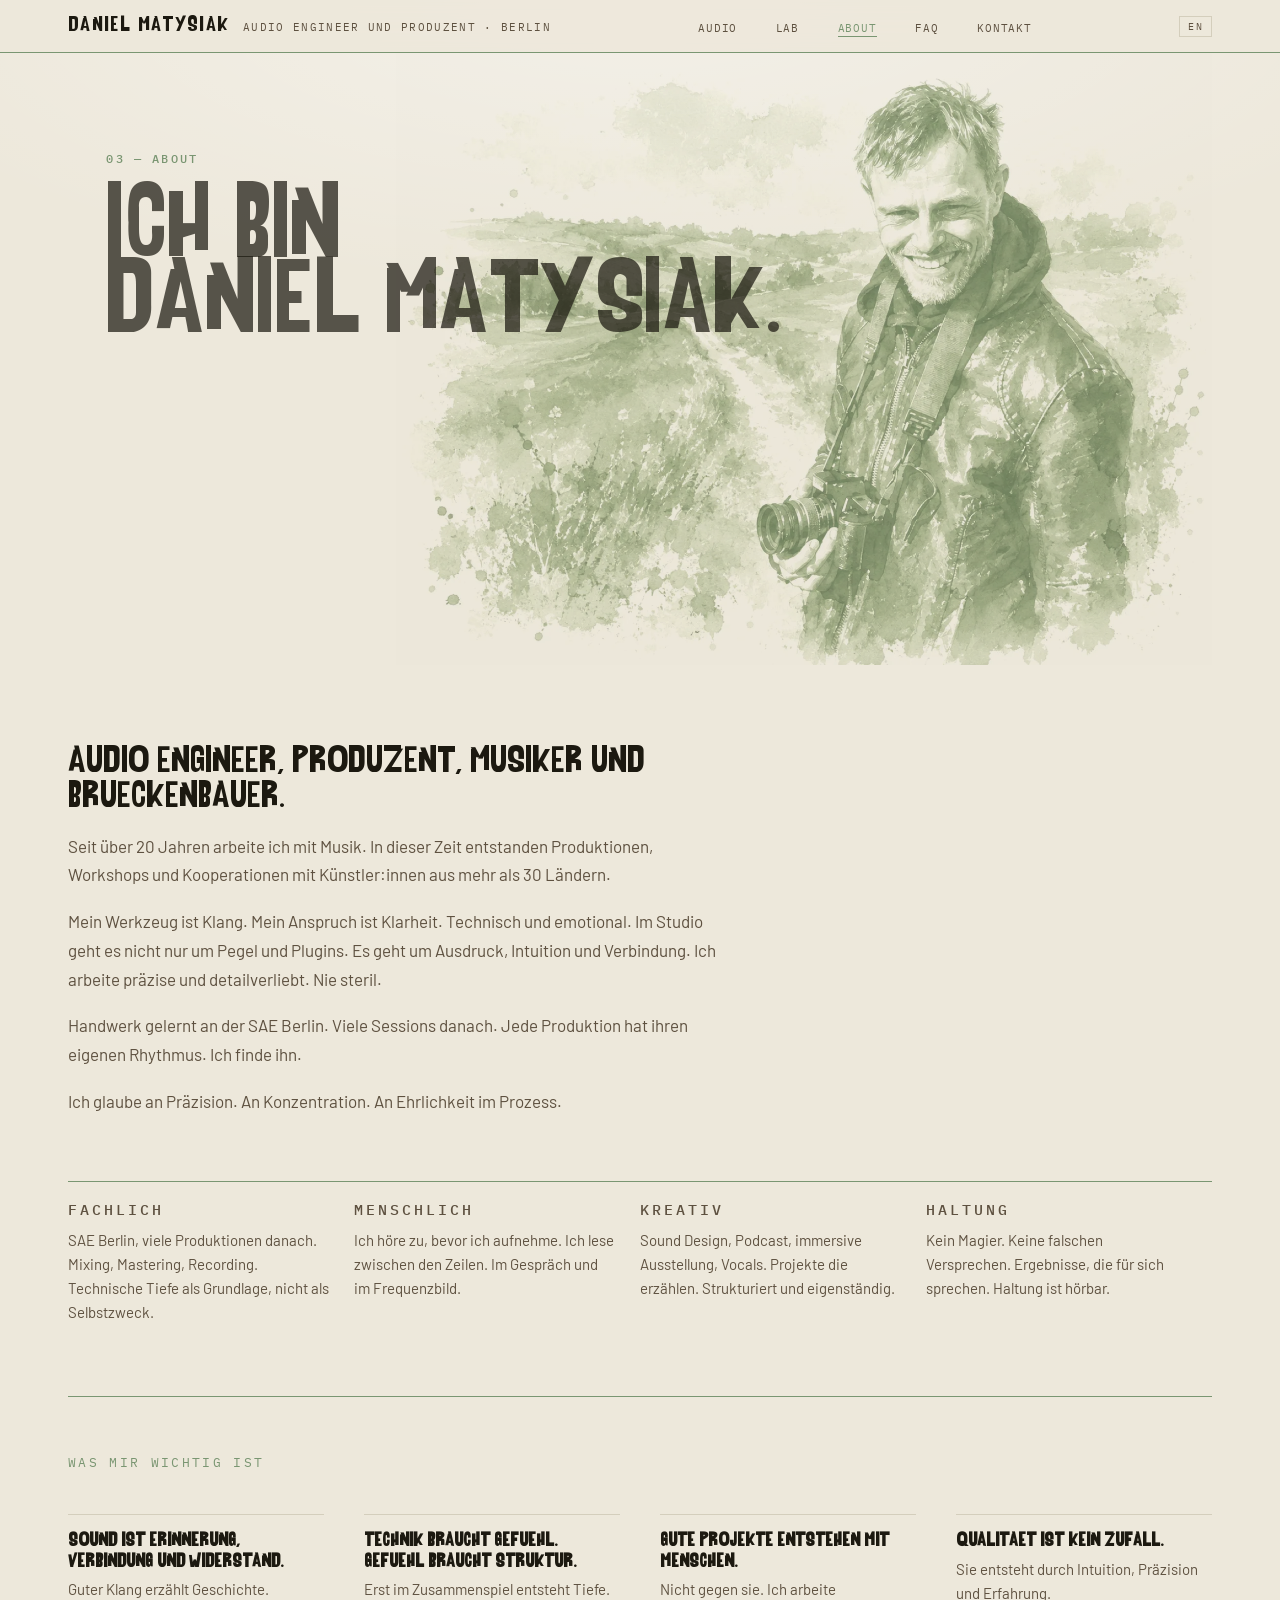
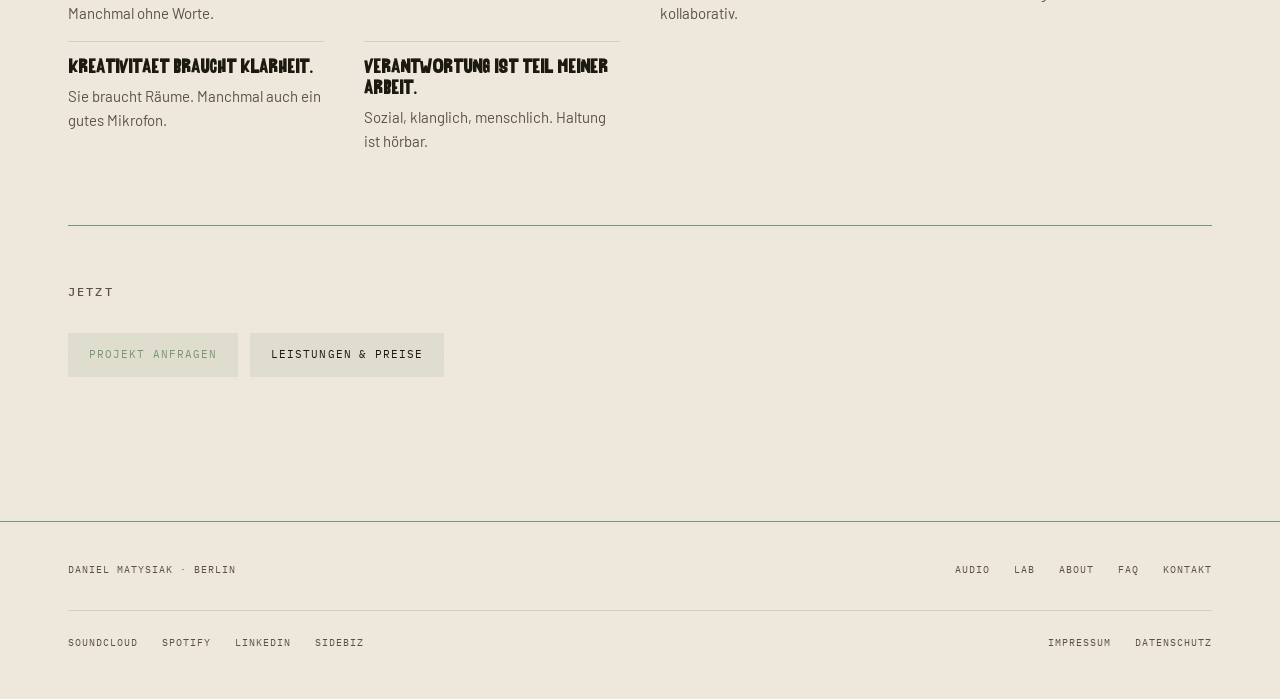
==== about.html @ ee64da7d "fix: Side BiZ → SideBiZ (ein Wort) auf allen Seiten Co-Authored-By: Claude Sonnet 4.6 <noreply@anthr" ====
<!DOCTYPE html>
<html lang="de">
<head>
  <meta charset="UTF-8">
  <meta name="viewport" content="width=device-width, initial-scale=1.0">
  <title>Daniel Matysiak – Audio Engineer & Produzent Berlin</title>
  <meta name="description" content="Daniel Matysiak – Audio Engineer, Produzent und Klangkurator aus Berlin. SAE-ausgebildet. Über 20 Länder. Studio und Vor-Ort.">
  <meta name="robots" content="index, follow">
  <link rel="canonical" href="https://danielmatysiak.de/about.html">
  <meta property="og:type" content="profile">
  <meta property="og:site_name" content="Daniel Matysiak">
  <meta property="og:title" content="Daniel Matysiak – Audio Engineer & Produzent Berlin">
  <meta property="og:description" content="Audio Engineer, Produzent und Klangkurator aus Berlin. SAE-ausgebildet. Über 20 Länder.">
  <meta property="og:url" content="https://danielmatysiak.de/about.html">
  <meta property="og:image" content="https://danielmatysiak.de/img/og_studio.jpg">
  <meta property="og:image:width" content="1200">
  <meta property="og:image:height" content="630">
  <meta property="og:locale" content="de_DE">
  <meta name="twitter:card" content="summary_large_image">
  <meta name="twitter:image" content="https://danielmatysiak.de/img/og_studio.jpg">
  <meta name="twitter:title" content="Daniel Matysiak – Audio Engineer & Produzent Berlin">
  <meta name="twitter:description" content="Audio Engineer, Produzent und Klangkurator aus Berlin. SAE-ausgebildet. Über 20 Länder.">
  <script type="application/ld+json">{"@context":"https://schema.org","@type":"Person","name":"Daniel Matysiak","jobTitle":"Audio Engineer","description":"Audio Engineer, Produzent und Klangkurator aus Berlin.","url":"https://danielmatysiak.de/about.html","address":{"@type":"PostalAddress","addressLocality":"Berlin","addressCountry":"DE"},"alumniOf":{"@type":"EducationalOrganization","name":"SAE Berlin"},"email":"dmatysiak030@gmail.com","sameAs":["https://soundcloud.com/daniel-matysiak","https://open.spotify.com/artist/4DrfQyzufCqDIMgRiKM5IV","https://www.linkedin.com/in/daniel-matysiak-9b5b524a/"]}</script>
  <link rel="preconnect" href="https://fonts.googleapis.com">
  <link rel="preconnect" href="https://fonts.gstatic.com" crossorigin>
  <link href="https://fonts.googleapis.com/css2?family=Boogaloo&family=Barlow:wght@400;500&family=IBM+Plex+Mono&display=swap" rel="stylesheet">
  <link rel="icon" type="image/png" href="favicon_studio_32.png">
  <link rel="icon" type="image/png" sizes="512x512" href="favicon_studio_512.png">
  <link rel="apple-touch-icon" href="favicon_studio_512.png">
  <link rel="stylesheet" href="styles.css">
</head>
<body class="page-about">

  <nav class="site-nav">
    <div class="nav-inner">
      <div class="nav-brand-wrap">
        <a href="index.html" class="nav-brand">Daniel Matysiak</a>
        <span class="nav-claim">Audio Engineer und Produzent · Berlin</span>
      </div>
      <button class="nav-toggle" id="nav-toggle" aria-label="Menü">
        <span></span><span></span><span></span>
      </button>
      <ul class="nav-links" id="nav-links">
        <li><a href="leistungen.html">Audio</a></li>
        <li><a href="lab.html">Lab</a></li>
        <li><a href="about.html" class="active">About</a></li>
        <li><a href="faq.html">FAQ</a></li>
        <li><a href="kontakt.html">Kontakt</a></li>
      </ul>
      <button class="lang-btn" id="lang-btn">EN</button>
    </div>
  </nav>

  <main class="page">

    <section class="hero hero-deco">
      <p class="hero-kicker">03 — About</p>
      <h1 data-en="I'm<br>Daniel Matysiak.">Ich bin<br>Daniel Matysiak.</h1>
      <img class="hero-deco-img hero-deco-full" src="img/about_hero.webp" alt="" aria-hidden="true">
    </section>

    <section class="section">
      <div class="about-grid">
        <div>
          <div class="stance-block">
            <p data-en="Audio engineer, producer, musician and bridge-builder.">Audio Engineer, Produzent, Musiker und Brueckenbauer.</p>
            <p data-en="Over 20 years working with sound. Productions, workshops and collaborations with artists from more than 30 countries.">Seit über 20 Jahren arbeite ich mit Musik. In dieser Zeit entstanden Produktionen, Workshops und Kooperationen mit Künstler:innen aus mehr als 30 Ländern.</p>
            <p data-en="My tool is sound. My standard is clarity. Technical and emotional. In the studio, it's not just about levels and plugins. It's about expression, intuition, and connection.">Mein Werkzeug ist Klang. Mein Anspruch ist Klarheit. Technisch und emotional. Im Studio geht es nicht nur um Pegel und Plugins. Es geht um Ausdruck, Intuition und Verbindung. Ich arbeite präzise und detailverliebt. Nie steril.</p>
            <p data-en="Craft learned at SAE Berlin. Many sessions since. Every production has its own rhythm. I find it.">Handwerk gelernt an der SAE Berlin. Viele Sessions danach. Jede Produktion hat ihren eigenen Rhythmus. Ich finde ihn.</p>
            <p data-en="I believe in precision. In focus. In honesty throughout the process.">Ich glaube an Präzision. An Konzentration. An Ehrlichkeit im Prozess.</p>
          </div>
        </div>
      </div>

      <div class="pillars" style="margin-top:3rem;">
        <div class="pillar">
          <p class="pillar-label" data-en="Professional">Fachlich</p>
          <p data-en="SAE Berlin, many productions since. Mixing, mastering, recording. Technical depth as a foundation, not as an end in itself.">SAE Berlin, viele Produktionen danach. Mixing, Mastering, Recording. Technische Tiefe als Grundlage, nicht als Selbstzweck.</p>
        </div>
        <div class="pillar">
          <p class="pillar-label" data-en="Human">Menschlich</p>
          <p data-en="I listen before I record. I read between the lines — in conversation and in the frequency spectrum.">Ich höre zu, bevor ich aufnehme. Ich lese zwischen den Zeilen. Im Gespräch und im Frequenzbild.</p>
        </div>
        <div class="pillar">
          <p class="pillar-label" data-en="Creative">Kreativ</p>
          <p data-en="Sound design, podcast, immersive exhibition, vocals. Projects that tell stories. Structured and self-directed.">Sound Design, Podcast, immersive Ausstellung, Vocals. Projekte die erzählen. Strukturiert und eigenständig.</p>
        </div>
        <div class="pillar">
          <p class="pillar-label" data-en="Stance">Haltung</p>
          <p data-en="No guru. No empty promises. Results that speak for themselves. Stance is audible.">Kein Magier. Keine falschen Versprechen. Ergebnisse, die für sich sprechen. Haltung ist hörbar.</p>
        </div>
      </div>
    </section>

    <section class="section">
      <p class="eyebrow" data-en="What matters to me">Was mir wichtig ist</p>
      <div class="values-grid">
        <div class="value-item">
          <h4 data-en="Sound is memory, connection, and resistance.">Sound ist Erinnerung, Verbindung und Widerstand.</h4>
          <p data-en="Good sound tells stories. Sometimes without words.">Guter Klang erzählt Geschichte. Manchmal ohne Worte.</p>
        </div>
        <div class="value-item">
          <h4 data-en="Technique needs feeling. Feeling needs structure.">Technik braucht Gefuehl. Gefuehl braucht Struktur.</h4>
          <p data-en="Depth only emerges in the interplay of both.">Erst im Zusammenspiel entsteht Tiefe.</p>
        </div>
        <div class="value-item">
          <h4 data-en="Good projects are made with people.">Gute Projekte entstehen mit Menschen.</h4>
          <p data-en="Not against them. I work collaboratively.">Nicht gegen sie. Ich arbeite kollaborativ.</p>
        </div>
        <div class="value-item">
          <h4 data-en="Quality is no accident.">Qualitaet ist kein Zufall.</h4>
          <p data-en="It comes from intuition, precision, and experience.">Sie entsteht durch Intuition, Präzision und Erfahrung.</p>
        </div>
        <div class="value-item">
          <h4 data-en="Creativity needs clarity.">Kreativitaet braucht Klarheit.</h4>
          <p data-en="It needs space. Sometimes also a good microphone.">Sie braucht Räume. Manchmal auch ein gutes Mikrofon.</p>
        </div>
        <div class="value-item">
          <h4 data-en="Responsibility is part of my work.">Verantwortung ist Teil meiner Arbeit.</h4>
          <p data-en="Social, sonic, human. Stance is audible.">Sozial, klanglich, menschlich. Haltung ist hörbar.</p>
        </div>
      </div>
    </section>

    <section class="section">
      <p class="section-label" data-en="Now">Jetzt</p>
      <div class="cta-row">
        <a class="btn" href="kontakt.html"><span data-en="Start a project">Projekt anfragen</span></a>
        <a class="btn-ghost" href="leistungen.html"><span data-en="Services & Pricing">Leistungen &amp; Preise</span></a>
      </div>
    </section>

  </main>

  <footer>
    <div class="footer-inner">
      <div class="footer-top">
        <span>Daniel Matysiak · Berlin</span>
        <nav class="footer-nav">
          <a href="leistungen.html">Audio</a>
          <a href="lab.html">Lab</a>
          <a href="about.html">About</a>
          <a href="faq.html">FAQ</a>
          <a href="kontakt.html">Kontakt</a>
        </nav>
      </div>
      <div class="footer-bottom">
        <div class="footer-socials">
          <a href="https://soundcloud.com/daniel-matysiak" target="_blank" rel="noopener">SoundCloud</a>
          <a href="https://open.spotify.com/intl-de/artist/17CMWAOhR9dAiNUkGM2mId" target="_blank" rel="noopener">Spotify</a>
          <a href="https://www.linkedin.com/in/daniel-matysiak-9b5b524a/" target="_blank" rel="noopener">LinkedIn</a>
          <a href="https://ki.danielmatysiak.de" target="_blank" rel="noopener">SideBiZ</a>
        </div>
        <div class="footer-legal">
          <a href="kontakt.html#impressum">Impressum</a>
          <a href="kontakt.html#datenschutz">Datenschutz</a>
        </div>
      </div>
    </div>
  </footer>

  <script src="main.js"></script>

</body>
</html>
---- styles.css ----
/* ─── FONTS ───────────────────────────────────────── */
@font-face {
  font-family: "AHDN";
  src: url("ahdn.ttf") format("truetype");
  font-weight: 400;
  font-style: normal;
  font-display: swap;
}

/* ─── VARIABLES ───────────────────────────────────── */
:root {
  --bg:        #f5f0e6;
  --bg-2:      #ece7d6;
  --panel:     #e4dfc9;
  --text:      #1c1910;
  --muted:     #5e5140;
  --line:      #d4cebc;
  --accent:    #c8612a;
  --accent-h:  #d97030;
  --accent-2:  #4878b0;
  --max:       1240px;
  --gutter:    clamp(20px, 4vw, 48px);
  --display:   "AHDN", "Boogaloo", sans-serif;
  --mono:      "IBM Plex Mono", "Courier New", monospace;
  --sans:      "Barlow", Helvetica, Arial, sans-serif;
  --ease-out:  cubic-bezier(0.23, 1, 0.32, 1);
  --ease-in-out: cubic-bezier(0.77, 0, 0.175, 1);
}

*, *::before, *::after { box-sizing: border-box; margin: 0; padding: 0; }

html { scroll-behavior: smooth; overflow-x: hidden; }

body {
  font-family: var(--sans);
  font-size: 16px;
  color: var(--text);
  line-height: 1.6;
  -webkit-font-smoothing: antialiased;
  -moz-osx-font-smoothing: grayscale;
  text-rendering: optimizeLegibility;
  background:
    radial-gradient(ellipse 100% 50% at 50% 0%, rgba(255,255,255,0.4) 0%, transparent 65%),
    #ede8db;
  background-attachment: fixed;
}

body.page-home {
  --accent:    #4878b0;
  --accent-h:  #5a8cc8;
}

body.page-audio {
  --accent:    #4878b0;
  --accent-h:  #5a8cc8;
}

body.page-lab {
  --accent:    #cf7338;
  --accent-h:  #de8450;
}


body.page-about {
  --accent:    #7a9672;
  --accent-h:  #8aaa82;
}

body.page-faq {
  --accent:    #9898cc;
  --accent-h:  #aaaadc;
}

body.page-contact {
  --accent:    #7a4b90;
  --accent-h:  #8a5ba0;
}

a { color: inherit; }
img { max-width: 100%; display: block; }

/* ─── NAV ─────────────────────────────────────────── */
.site-nav {
  position: sticky;
  top: 0;
  z-index: 20;
  background: rgba(237,232,219,0.93);
  backdrop-filter: blur(14px);
  -webkit-backdrop-filter: blur(14px);
  border-bottom: 1px solid var(--accent);
}

.nav-inner {
  max-width: var(--max);
  margin: 0 auto;
  padding: 0 var(--gutter);
  height: 52px;
  display: flex;
  align-items: center;
  justify-content: space-between;
}

.nav-brand-wrap {
  display: flex;
  align-items: baseline;
  gap: 0.85rem;
}

.nav-brand {
  font-family: var(--display);
  font-size: 17px;
  font-weight: 400;
  letter-spacing: 0.08em;
  color: var(--text);
  text-decoration: none;
  transition: color 160ms ease;
}

@media (hover: hover) and (pointer: fine) {
  .nav-brand:hover { color: var(--accent); }
}

.nav-claim {
  font-family: var(--mono);
  font-size: 11px;
  letter-spacing: 0.12em;
  text-transform: uppercase;
  color: var(--muted);
}

@media (max-width: 680px) {
  .nav-claim { display: none; }
}

.nav-links {
  list-style: none;
  display: flex;
  gap: clamp(1rem, 3vw, 2.5rem);
}

.nav-links a {
  font-family: var(--mono);
  font-size: 10.5px;
  letter-spacing: 0.08em;
  text-transform: uppercase;
  color: var(--muted);
  text-decoration: none;
  transition: color 160ms ease;
}

@media (hover: hover) and (pointer: fine) {
  .nav-links a:hover { color: var(--text); }
}
.nav-links a.active {
  color: var(--accent);
  border-bottom: 1px solid var(--accent);
  padding-bottom: 1px;
}

/* Lang toggle */
.lang-btn {
  background: none;
  border: 1px solid var(--line);
  color: var(--muted);
  font-family: var(--mono);
  font-size: 10px;
  letter-spacing: 0.14em;
  padding: 3px 8px;
  cursor: pointer;
  transition: border-color 160ms ease, color 160ms ease;
  flex-shrink: 0;
}

@media (hover: hover) and (pointer: fine) {
  .lang-btn:hover { border-color: var(--accent); color: var(--accent); }
}

/* Hamburger */
.nav-toggle {
  display: none;
  flex-direction: column;
  gap: 5px;
  background: none;
  border: none;
  cursor: pointer;
  padding: 4px;
  -webkit-tap-highlight-color: transparent;
  outline: none;
}
.nav-toggle span {
  display: block;
  width: 22px;
  height: 1.5px;
  background: var(--text);
  transition: transform 160ms ease, opacity 160ms ease;
}
.nav-toggle.open span:nth-child(1) { transform: translateY(6.5px) rotate(45deg); }
.nav-toggle.open span:nth-child(2) { opacity: 0; }
.nav-toggle.open span:nth-child(3) { transform: translateY(-6.5px) rotate(-45deg); }

@media (max-width: 680px) {
  .nav-inner {
    justify-content: flex-start;
  }
  .nav-toggle {
    display: flex;
    margin-left: auto;
    background: color-mix(in srgb, var(--accent) 12%, var(--bg));
    backdrop-filter: blur(10px);
    -webkit-backdrop-filter: blur(10px);
    border-radius: 0;
    padding: 8px 10px;
  }
  .lang-btn {
    margin-left: 1rem;
  }
  .nav-links {
    display: flex;
    flex-direction: column;
    gap: 0;
    padding: 8px 0 16px;
    position: absolute;
    top: 52px;
    left: 0;
    right: 0;
    background: rgba(245, 240, 230, 0.82);
    backdrop-filter: blur(14px);
    -webkit-backdrop-filter: blur(14px);
    border-top: 1px solid var(--line);
    border-bottom: 1px solid var(--line);
    opacity: 0;
    transform: translateY(-6px);
    pointer-events: none;
    transition: opacity 180ms var(--ease-out), transform 180ms var(--ease-out);
  }
  .nav-links.open {
    opacity: 1;
    transform: translateY(0);
    pointer-events: auto;
  }
  .nav-links li a {
    display: block;
    padding: 10px var(--gutter);
  }
}

@media (max-width: 680px) and (prefers-reduced-motion: reduce) {
  .nav-links {
    transition: none;
  }
}

/* ─── PAGE ────────────────────────────────────────── */
.page {
  max-width: var(--max);
  margin: 0 auto;
  padding: 0 var(--gutter) 88px;
}

/* ─── SECTIONS ────────────────────────────────────── */
.section {
  border-top: 1px solid var(--accent);
  padding: 56px 0;
}

.hero + .section {
  border-top: none;
}

.legal-section {
  border-top: 1px solid var(--accent);
  padding: 44px 0;
}

.section-label,
.section-title {
  font-family: var(--mono);
  font-size: 12px;
  font-weight: 500;
  letter-spacing: 0.18em;
  text-transform: uppercase;
  color: var(--muted);
  margin-bottom: 1.5rem;
}

.eyebrow {
  font-family: var(--mono);
  font-size: 13px;
  letter-spacing: 0.18em;
  text-transform: uppercase;
  color: var(--accent);
  margin-bottom: 1.25rem;
}

/* ─── TYPE ────────────────────────────────────────── */
h1 {
  font-family: var(--display);
  font-size: clamp(58px, 8.5vw, 108px);
  font-weight: 400;
  letter-spacing: 0.01em;
  line-height: 0.9;
  color: var(--text);
}

h1, h2, h3, h4,
.nav-brand,
.chapter-title,
.price-name,
.stance-block p:first-child,
.contact-row-name,
details.acc-item > summary {
  text-transform: uppercase;
}

h2 {
  font-family: var(--display);
  font-size: clamp(32px, 4.2vw, 54px);
  font-weight: 400;
  letter-spacing: 0.01em;
  line-height: 1.0;
  color: var(--text);
  margin-bottom: 1.5rem;
}

h3 {
  font-family: var(--display);
  font-size: clamp(22px, 2.8vw, 34px);
  font-weight: 400;
  letter-spacing: -0.02em;
  line-height: 1.1;
  color: var(--text);
}

h4 {
  font-family: var(--display);
  font-weight: 400;
}

.lede {
  font-size: clamp(17px, 2vw, 21px);
  color: var(--muted);
  line-height: 1.62;
  margin-top: 1.25rem;
  max-width: 520px;
  font-weight: 400;
}

.body-text {
  font-size: clamp(15px, 1.5vw, 17px);
  color: var(--muted);
  line-height: 1.7;
  max-width: 66ch;
}

.section-intro {
  font-size: clamp(15px, 1.6vw, 17px);
  color: var(--muted);
  line-height: 1.65;
  max-width: 560px;
  margin-bottom: 2.5rem;
}

/* ─── BUTTONS ─────────────────────────────────────── */
.btn,
.btn-ghost {
  display: inline-flex;
  align-items: center;
  height: 44px;
  padding: 0 20px;
  font-family: var(--mono);
  font-size: 10.5px;
  letter-spacing: 0.1em;
  word-spacing: -0.06em;
  text-transform: uppercase;
  text-decoration: none;
  cursor: pointer;
  border-radius: 0;
  backdrop-filter: blur(10px);
  -webkit-backdrop-filter: blur(10px);
  transition: background 160ms var(--ease-out), color 160ms ease, border-color 160ms var(--ease-out), transform 100ms var(--ease-out);
}

.btn {
  background: rgba(237, 232, 219, 0.52);
  color: var(--accent);
  border: 1px solid transparent;
}

@media (hover: hover) and (pointer: fine) {
  .btn:hover { background: rgba(237, 232, 219, 0.82); }
}
.btn:active { transform: scale(0.97); }

.btn-ghost {
  background: rgba(237, 232, 219, 0.35);
  color: var(--text);
  border: 1px solid transparent;
}

@media (hover: hover) and (pointer: fine) {
  .btn-ghost:hover { background: rgba(237, 232, 219, 0.65); }
}
.btn-ghost:active { transform: scale(0.97); }

/* Buttons außerhalb des Hero: Accent-Tint der jeweiligen Seite */
.section .btn,
.section .btn-ghost,
form .btn {
  background: color-mix(in srgb, var(--accent) 12%, transparent);
}

@media (hover: hover) and (pointer: fine) {
  .section .btn:hover,
  form .btn:hover { background: color-mix(in srgb, var(--accent) 22%, transparent); }
  .section .btn-ghost:hover { background: color-mix(in srgb, var(--accent) 16%, transparent); }
}

.cta-row {
  display: flex;
  flex-wrap: wrap;
  gap: 0.75rem;
  margin-top: 2rem;
}

/* ─── HERO ────────────────────────────────────────── */
.hero {
  padding: clamp(52px, 8vw, 96px) 0 clamp(44px, 6vw, 68px);
  padding-left: clamp(12px, 3vw, 40px);
}

/* Hero with decorative layered image */
.hero-deco {
  position: relative;
  overflow: hidden;
  min-height: clamp(280px, 40vh, 480px);
}
.hero-deco::before {
  display: none;
}
.hero-deco-img {
  position: absolute;
  right: -2%;
  top: 50%;
  transform: translateY(-50%);
  width: 42%;
  opacity: 0.65;
  mix-blend-mode: multiply;
  pointer-events: none;
  z-index: 0;
}

.hero-deco .hero-kicker,
.hero-deco h1,
.hero-deco .lede,
.hero-deco .hero-grid,
.hero-deco .cta-row {
  position: relative;
  z-index: 2;
}

.hero-deco-img.hero-deco-full {
  width: 100%;
  right: 0;
  left: 0;
  top: 0;
  transform: none;
  height: 100%;
  object-fit: cover;
  object-position: center top;
}


/* Hero h1: semi-transparent fill so illustration bleeds through the letters */
.hero-deco h1 {
  color: rgba(28, 25, 16, 0.72);
}

/* Home / Audio / Lab: volle Deckkraft */
.page-home .hero-deco h1,
.page-audio .hero-deco h1,
.page-lab .hero-deco h1 {
  color: var(--text);
}

.hero-deco-img.hero-deco-portrait {
  position: absolute;
  right: 0;
  top: 0;
  width: auto;
  height: 100%;
  transform: none;
  opacity: 0.65;
  mix-blend-mode: multiply;
  pointer-events: none;
  z-index: 0;
}

.page-lab .hero-deco {
  min-height: clamp(360px, 55vh, 580px);
}

.page-faq .hero-deco,
.page-about .hero-deco,
.page-contact .hero-deco {
  min-height: clamp(500px, 68vh, 720px);
}

.page-contact .hero-deco {
  display: flex;
  flex-direction: column;
  justify-content: space-between;
}

.page-faq .hero h1,
.page-contact .hero h1 {
  font-size: clamp(80px, 11vw, 148px);
}

.page-about .hero h1 {
  font-size: clamp(48px, 6.5vw, 84px);
}

.page-contact .hero-deco-img.hero-deco-full,
.page-about .hero-deco-img.hero-deco-full {
  object-fit: contain;
  object-position: right center;
}

/* object-position for home/audio/lab is randomized by JS */

@media (max-width: 480px) {
  /* Hero line-height: 0.9 is too tight when text wraps on small screens */
  h1 {
    line-height: 1.05;
  }

  .page-faq .hero-deco,
  .page-about .hero-deco,
  .page-contact .hero-deco {
    min-height: clamp(300px, 55svh, 440px);
  }

  .page-faq .hero h1,
  .page-contact .hero h1 {
    font-size: clamp(56px, 15vw, 72px);
  }

  .page-lab .hero h1 {
    font-size: clamp(40px, 11vw, 58px);
  }

  /* Portrait images: cap width so they don't crowd text */
  .hero-deco-img.hero-deco-portrait {
    max-width: 52%;
    opacity: 0.5;
  }

}

/* Hero with image — 2-column editorial layout */
.hero-has-img {
  display: grid;
  grid-template-columns: 1fr clamp(280px, 42vw, 540px);
  grid-template-rows: minmax(clamp(320px, 55vh, 680px), auto);
  gap: 0;
  align-items: stretch;
  margin-right: calc(-1 * var(--gutter));
}

.hero-text {
  min-width: 0;
}

/* h1 scales to the narrower text column */
.hero-has-img h1 {
  font-size: clamp(32px, 4.5vw, 58px);
}

.page-kontakt .hero-has-img h1 {
  font-size: clamp(48px, 7vw, 96px);
}

.hero-has-img .hero-grid {
  grid-column: 1 / -1;
  margin-top: 1.25rem;
}

.hero-img-wrap {
  background: transparent;
  overflow: hidden;
  padding-left: clamp(1rem, 2vw, 2rem);
  opacity: 0;
  transform: translateY(6px);
  animation: fadeUp 280ms var(--ease-out) 120ms forwards;
}

.hero-img {
  width: 100%;
  height: 100%;
  object-fit: contain;
  display: block;
  opacity: 0.9;
  mix-blend-mode: multiply;
  position: relative;
  z-index: -1;
}

@media (max-width: 680px) {
  .hero-has-img {
    grid-template-columns: 1fr;
  }
  .hero-img-wrap {
    display: none;
  }
}

.hero-kicker {
  font-family: var(--mono);
  font-size: 12px;
  font-weight: 500;
  letter-spacing: 0.18em;
  text-transform: uppercase;
  color: var(--accent);
  margin-bottom: 1.5rem;
  opacity: 0;
  transform: translateY(6px);
  animation: fadeUp 280ms var(--ease-out) forwards;
}

.hero h1 {
  opacity: 0;
  transform: translateY(6px);
  animation: fadeUp 280ms var(--ease-out) 80ms forwards;
  transition: color 200ms ease;
}

@media (hover: hover) and (pointer: fine) {
  .hero:hover h1 { color: var(--accent); }
}

.hero .lede {
  opacity: 0;
  transform: translateY(6px);
  animation: fadeUp 280ms var(--ease-out) 200ms forwards;
}

.hero .hero-grid {
  opacity: 0;
  transform: translateY(6px);
  animation: fadeUp 280ms var(--ease-out) 260ms forwards;
}

@media (prefers-reduced-motion: reduce) {
  .hero-kicker,
  .hero h1,
  .hero .lede,
  .hero .hero-grid,
  .hero-img-wrap {
    opacity: 1;
    transform: none;
    animation: none;
  }
}

.hero-grid {
  display: grid;
  grid-template-columns: repeat(12, 1fr);
  gap: 22px;
  margin-top: 2.75rem;
}

.hero-copy { grid-column: span 7; }

.hero-panel {
  grid-column: span 5;
  background: rgba(237, 232, 219, 0.52);
  backdrop-filter: blur(10px);
  -webkit-backdrop-filter: blur(10px);
  padding: 1.5rem 1.75rem;
  align-self: start;
}

@media (max-width: 780px) {
  .hero-copy  { grid-column: span 12; }
  .hero-panel { grid-column: span 12; }
}

.hero-panel-label {
  font-family: var(--mono);
  font-size: 10px;
  letter-spacing: 0.2em;
  text-transform: uppercase;
  color: var(--muted);
  margin-bottom: 1rem;
}

.hero-panel ul { list-style: none; }

.hero-panel ul li {
  font-size: 13.5px;
  color: var(--text);
  padding: 0.55rem 0;
  border-bottom: 1px solid var(--line);
  display: flex;
  justify-content: space-between;
  align-items: baseline;
  font-family: var(--sans);
}

.hero-panel ul li:first-child { border-top: 1px solid var(--line); }

.hero-panel ul li span:last-child {
  font-family: var(--mono);
  font-size: 11px;
  color: var(--accent);
  letter-spacing: 0.04em;
}

/* ─── CHAPTER NAV (index only) ────────────────────── */
.chapter-list {
  display: grid;
  gap: 0;
  margin-top: 3rem;
}

.chapter-item {
  display: grid;
  grid-template-columns: 3rem 1fr auto;
  align-items: baseline;
  gap: 1.5rem;
  padding: 1.5rem 0;
  border-top: 1px solid var(--accent);
  text-decoration: none;
  color: var(--text);
  transition: color 180ms var(--ease-out);
  opacity: 0;
  transform: translateY(6px);
  animation: fadeUp 280ms var(--ease-out) forwards;
}

.chapter-item:nth-child(1) { animation-delay: 20ms; }
.chapter-item:nth-child(2) { animation-delay: 50ms; }
.chapter-item:nth-child(3) { animation-delay: 80ms; }
.chapter-item:nth-child(4) { animation-delay: 110ms; }
.chapter-item:nth-child(5) { animation-delay: 140ms; }

@keyframes fadeUp {
  to { opacity: 1; transform: translateY(0); }
}

.chapter-item:last-child { border-bottom: 1px solid var(--accent); }

@media (hover: hover) and (pointer: fine) {
  .chapter-item:hover { color: var(--accent); }
}
.chapter-item:active { color: var(--accent); }

.chapter-num {
  font-family: var(--mono);
  font-size: 10px;
  letter-spacing: 0.18em;
  color: var(--muted);
  padding-top: 4px;
}

.chapter-title {
  font-family: var(--display);
  font-size: clamp(26px, 3.5vw, 44px);
  font-weight: 400;
  line-height: 1.0;
}

.chapter-desc {
  font-family: var(--mono);
  font-size: 10px;
  letter-spacing: 0.1em;
  color: var(--muted);
  text-align: right;
  white-space: nowrap;
  line-height: 1.5;
  text-transform: uppercase;
}

@media (hover: hover) and (pointer: fine) {
  .chapter-item:hover .chapter-title { color: var(--accent); }

  .chapter-item:nth-child(2):hover,
  .chapter-item:nth-child(2):hover .chapter-title { color: #cf7338; }
  .chapter-item:nth-child(3):hover,
  .chapter-item:nth-child(3):hover .chapter-title { color: #7a9672; }
  .chapter-item:nth-child(4):hover,
  .chapter-item:nth-child(4):hover .chapter-title { color: #9898cc; }
  .chapter-item:nth-child(5):hover,
  .chapter-item:nth-child(5):hover .chapter-title { color: #7a4b90; }
}

@media (prefers-reduced-motion: reduce) {
  .chapter-item {
    opacity: 1;
    transform: none;
    animation: none;
  }
}

@media (max-width: 600px) {
  .chapter-item { grid-template-columns: 2rem 1fr; }
  .chapter-desc { display: none; }
}

/* ─── PRICE TABLE ─────────────────────────────────── */
.price-table { margin-top: 2rem; }

.price-row {
  display: flex;
  justify-content: space-between;
  align-items: start;
  gap: 1.5rem;
  padding: 1rem 0.5rem;
  margin: 0 -0.5rem;
  border-top: 1px solid var(--line);
  transition: background 180ms var(--ease-out);
}

@media (hover: hover) and (pointer: fine) {
  .price-row:hover { background: var(--bg-2); }
  .price-row:hover .price-name { color: var(--accent); }
}
.price-row:active { background: var(--bg-2); }
.price-row:active .price-name { color: var(--accent); }

.price-name {
  transition: color 180ms ease;
}

.price-row:last-child { border-bottom: 1px solid var(--line); }

.price-name {
  font-family: var(--display);
  font-size: 17px;
  font-weight: 400;
  color: var(--text);
  margin-bottom: 0.3rem;
}

.price-detail {
  font-size: 15px;
  color: var(--muted);
  line-height: 1.6;
  font-family: var(--sans);
}

.price-amount {
  font-family: var(--mono);
  font-size: 12.5px;
  color: var(--accent);
  white-space: nowrap;
  flex-shrink: 0;
  padding-top: 2px;
  letter-spacing: 0.03em;
}

.service-cols {
  display: grid;
  grid-template-columns: 1fr 1fr;
  gap: 0 3rem;
}

@media (max-width: 680px) {
  .service-cols { grid-template-columns: 1fr; }
}

.service-note {
  font-family: var(--mono);
  font-size: 10.5px;
  color: var(--muted);
  margin-top: 0.6rem;
  letter-spacing: 0.05em;
}

/* ─── ABOUT ───────────────────────────────────────── */
.about-grid {
  display: grid;
  grid-template-columns: 1fr;
  gap: clamp(2rem, 5vw, 5rem);
  align-items: start;
  max-width: 680px;
}

.about-photo-wrap { position: relative; }

.about-photo {
  width: 100%;
  height: 100%;
  max-height: 540px;
  object-fit: cover;
  object-position: center top;
  display: block;
  filter: grayscale(30%) contrast(1.06) sepia(8%);
}

@media (max-width: 720px) {
  .about-grid { grid-template-columns: 1fr; gap: 2.5rem; }
  .about-photo { max-height: 380px; }
}

.stance-block { margin-top: 1.5rem; }

.stance-block p {
  max-width: 66ch;
  color: var(--muted);
  margin-bottom: 1.1rem;
  line-height: 1.7;
  font-size: clamp(15px, 1.6vw, 17px);
}

.stance-block p:first-child {
  font-family: var(--display);
  font-size: clamp(22px, 2.6vw, 30px);
  font-weight: 400;
  line-height: 1.15;
  color: var(--text);
}

.pillars {
  margin-top: 0;
  display: grid;
  grid-template-columns: repeat(4, 1fr);
  gap: 0;
}
@media (min-width: 721px) { .page-lab .pillars { grid-template-columns: repeat(3, 1fr); } }
@media (max-width: 720px) { .pillars { grid-template-columns: 1fr 1fr; } }
@media (max-width: 480px) { .pillars { grid-template-columns: 1fr; } }

.pillar {
  border-top: 1px solid var(--accent);
  padding: 1rem 1.5rem 1rem 0;
}

.page-audio .pillar,
.page-lab .pillar {
  background: none;
}

.pillar-label {
  font-family: var(--mono);
  font-size: 11.5px;
  font-weight: 500;
  letter-spacing: 0.2em;
  text-transform: uppercase;
  color: var(--accent);
  margin-bottom: 0.4rem;
}

.pillar p {
  font-size: 15px;
  color: var(--muted);
  line-height: 1.6;
}

/* ─── VALUES GRID ─────────────────────────────────── */
.values-grid {
  display: grid;
  grid-template-columns: repeat(auto-fit, minmax(220px, 1fr));
  gap: 0 2.5rem;
  margin-top: 2.5rem;
}

.value-item {
  border-top: 1px solid var(--line);
  padding: 1rem 0;
  transition: border-color 180ms ease;
}

.value-item h4 {
  font-size: 15px;
  font-weight: 600;
  letter-spacing: 0;
  line-height: 1.38;
  color: var(--text);
  margin-bottom: 0.3rem;
  transition: color 180ms ease;
}

.value-item p {
  font-size: 15px;
  color: var(--muted);
  line-height: 1.6;
}

.value-item:active { border-top-color: var(--accent); }
.value-item:active h4 { color: var(--accent); }


.pillar { transition: background 180ms var(--ease-out); }

@media (hover: hover) and (pointer: fine) {
  .pillar:hover { background: var(--bg-2); }
}

/* ─── LAB MODULES ─────────────────────────────────── */
.lab-intro { max-width: 640px; margin-bottom: 3rem; }

.lab-phases {
  display: grid;
  grid-template-columns: repeat(4, 1fr);
  gap: 0;
  margin-bottom: 3.5rem;
}
@media (max-width: 720px) {
  .lab-phases { grid-template-columns: 1fr 1fr; }
  .lab-phase { min-height: 200px; padding-bottom: 1rem; }
}

.lab-phase {
  border-top: 2px solid var(--accent);
  padding: 1rem 1.5rem 0 0;
  background: none;
}

.lab-phase-num {
  font-family: var(--mono);
  font-size: 10px;
  letter-spacing: 0.18em;
  color: var(--accent);
  margin-bottom: 0.4rem;
}

.lab-phase h4 {
  font-size: clamp(15px, 1.5vw, 17px);
  color: var(--text);
  margin-bottom: 0.35rem;
}

.lab-phase p {
  font-size: 15px;
  color: var(--muted);
  line-height: 1.5;
}

.lab-modules {
  display: grid;
  grid-template-columns: repeat(3, 1fr);
  gap: 0;
}
@media (max-width: 900px) { .lab-modules { grid-template-columns: 1fr 1fr; } }
@media (max-width: 600px) { .lab-modules { grid-template-columns: 1fr; } }

.lab-module {
  border-top: 1px solid var(--line);
  padding: 1.25rem 1.5rem 1.25rem 0;
  background: none;
  transition: border-color 180ms ease, background 180ms ease;
}

@media (hover: hover) and (pointer: fine) {
  .lab-module:hover {
    border-top-color: var(--accent);
    background: var(--bg-2);
  }
  .lab-module:hover h4 {
    color: var(--accent);
  }
}
.lab-module:active { border-top-color: var(--accent); background: var(--bg-2); }
.lab-module:active h4 { color: var(--accent); }

.lab-module h4 {
  transition: color 180ms ease;
}

.lab-module-tag {
  font-family: var(--mono);
  font-size: 11.5px;
  font-weight: 500;
  letter-spacing: 0.16em;
  text-transform: uppercase;
  color: var(--muted);
  margin-bottom: 0.5rem;
}

.lab-module h4 {
  font-size: clamp(16px, 1.6vw, 21px);
  letter-spacing: 0.06em;
  color: var(--text);
  margin-bottom: 0.5rem;
  line-height: 1.2;
}

.lab-module p {
  font-size: 15px;
  color: var(--muted);
  line-height: 1.6;
}

.lab-module strong {
  color: var(--text);
  font-weight: 500;
}

.modules-cta {
  margin-top: 2.5rem;
}

.modules-cta-text {
  font-size: 15px;
  color: var(--muted);
  margin-bottom: 1rem;
}

.lab-cta {
  margin-top: 3rem;
  padding-top: 2rem;
  display: flex;
  flex-direction: column;
  align-items: flex-start;
  gap: 1rem;
}

.lab-cta p {
  font-size: 15px;
  color: var(--muted);
}

/* ─── EDITORIAL LIST ──────────────────────────────── */
.editorial-list { display: grid; gap: 0; }

.editorial-item {
  padding: 1.75rem 0 2rem;
  border-top: 1px solid var(--line);
}

.editorial-item:first-child { border-top: 0; padding-top: 0; }

.editorial-item h3 {
  margin: 0.35rem 0 0.5rem;
}

.editorial-item h3 a {
  text-decoration: none;
  transition: color 160ms ease;
}

.editorial-item h3 a:hover { color: var(--accent); }

.editorial-item p {
  font-size: 15px;
  color: var(--muted);
}

/* ─── FAQ ─────────────────────────────────────────── */
.faq-tabs {
  display: flex;
  border-bottom: 1px solid var(--line);
  margin-bottom: 0;
}

.faq-tab {
  background: none;
  border: none;
  border-bottom: 2px solid transparent;
  margin-bottom: -1px;
  padding: 0.65rem 1.25rem;
  font-family: var(--mono);
  font-size: 10.5px;
  letter-spacing: 0.1em;
  text-transform: uppercase;
  color: var(--muted);
  cursor: pointer;
  transition: color 160ms ease, border-color 160ms ease;
}

.faq-tab.active { color: var(--accent); border-bottom-color: var(--accent); }
@media (hover: hover) and (pointer: fine) {
  .faq-tab:hover { color: var(--text); }
}

.faq-panel        { display: none; }
.faq-panel.active { display: block; }

details.acc-item { border-top: 1px solid var(--line); }
details.acc-item:last-child { border-bottom: 1px solid var(--line); }

details.acc-item > summary {
  list-style: none;
  cursor: pointer;
  display: flex;
  justify-content: space-between;
  align-items: center;
  padding: 1.1rem 0;
  font-family: var(--display);
  font-size: clamp(16px, 1.7vw, 19px);
  font-weight: 400;
  color: var(--text);
  user-select: none;
  transition: color 160ms ease;
}

details.acc-item > summary::-webkit-details-marker { display: none; }

details.acc-item > summary::after {
  content: '+';
  font-family: var(--sans);
  font-size: 1.15rem;
  font-weight: 400;
  color: var(--accent);
  flex-shrink: 0;
  transition: transform 160ms ease;
}

details.acc-item[open] > summary::after { transform: rotate(45deg); }

.acc-body {
  padding-bottom: 1.25rem;
  font-size: 15px;
  color: var(--muted);
  line-height: 1.7;
  max-width: 640px;
  opacity: 1;
  transform: translateY(0);
  transition: opacity 220ms var(--ease-out), transform 220ms var(--ease-out);
}

@starting-style {
  details.acc-item[open] > .acc-body {
    opacity: 0;
    transform: translateY(-4px);
  }
}

/* ─── CONTACT ─────────────────────────────────────── */
.contact-grid {
  display: grid;
  grid-template-columns: 1fr 1.4fr;
  gap: 5rem;
  align-items: start;
  margin-top: 2rem;
}

@media (max-width: 720px) {
  .contact-grid { grid-template-columns: 1fr; gap: 2.5rem; }
}

a.contact-row {
  display: flex;
  justify-content: space-between;
  align-items: center;
  padding: 1rem 0;
  border-top: 1px solid var(--line);
  text-decoration: none;
}

a.contact-row:last-child { border-bottom: 1px solid var(--line); }

.contact-row-name {
  display: block;
  font-family: var(--display);
  font-size: 19px;
  font-weight: 400;
  color: var(--text);
  transition: color 160ms ease;
}

.contact-row-sub {
  display: block;
  font-family: var(--mono);
  font-size: 10.5px;
  color: var(--muted);
  margin-top: 0.2rem;
  letter-spacing: 0.04em;
}

.contact-row-arrow {
  font-size: 1rem;
  color: var(--muted);
  transition: color 160ms ease, transform 120ms var(--ease-out);
}

@media (hover: hover) and (pointer: fine) {
  a.contact-row:hover .contact-row-arrow {
    transform: translateX(4px);
    color: var(--accent);
  }
}


.hours { margin-top: 2rem; }

.hour-row {
  display: flex;
  justify-content: space-between;
  padding: 0.55rem 0;
  border-top: 1px solid var(--line);
  font-size: 13px;
}

.hour-row:last-child { border-bottom: 1px solid var(--line); }
.hour-row .day  { font-weight: 500; color: var(--text); font-family: var(--sans); }
.hour-row .time { font-family: var(--mono); font-size: 11px; color: var(--muted); letter-spacing: 0.04em; }

.hours-note {
  font-family: var(--mono);
  font-size: 10.5px;
  color: var(--muted);
  margin-top: 0.75rem;
  letter-spacing: 0.04em;
}

/* ─── FORM ────────────────────────────────────────── */
.form-field {
  display: flex;
  flex-direction: column;
  gap: 0.4rem;
  margin-bottom: 1rem;
}

form label {
  font-family: var(--mono);
  font-size: 10px;
  letter-spacing: 0.18em;
  text-transform: uppercase;
  color: var(--muted);
}

form input[type="text"],
form input[type="email"],
form textarea {
  background: var(--bg-2);
  border: 1px solid var(--line);
  color: var(--text);
  font-family: var(--sans);
  font-size: 15px;
  padding: 0.7rem 0.9rem;
  outline: none;
  width: 100%;
  border-radius: 0;
  transition: border-color 160ms var(--ease-out), background 160ms ease;
}

form input::placeholder,
form textarea::placeholder { color: var(--muted); opacity: 0.7; }

form input:focus,
form textarea:focus {
  border-color: var(--accent);
  background: var(--panel);
}

form textarea { min-height: 120px; resize: vertical; }

.hidden { display: none !important; }

#thank-you {
  padding: 1.5rem;
  background: var(--bg-2);
  border: 1px solid var(--line);
  opacity: 1;
  transform: translateY(0);
  transition: opacity 280ms var(--ease-out), transform 280ms var(--ease-out);
}

@starting-style {
  #thank-you { opacity: 0; transform: translateY(4px); }
}

#thank-you h3 { font-size: 1.1rem; margin-bottom: 0.35rem; color: var(--text); }
#thank-you p  { font-size: 14px; color: var(--muted); }

/* ─── IMPRESSUM / DATENSCHUTZ ─────────────────────── */
.legal-section h2 {
  font-size: clamp(24px, 3vw, 36px);
  margin-bottom: 1.5rem;
}

.legal-section p, .legal-section li {
  font-size: clamp(15px, 1.5vw, 17px);
  color: var(--muted);
  line-height: 1.7;
  max-width: 640px;
}

.legal-section a { color: var(--accent); }

.legal-section ul { list-style: none; margin-top: 0.75rem; }
.legal-section ul li + li { margin-top: 0.4rem; }

.legal-section h3 {
  font-family: var(--mono);
  font-size: 10px;
  font-weight: 400;
  letter-spacing: 0.18em;
  text-transform: uppercase;
  color: var(--muted);
  margin: 2rem 0 0.6rem;
}

/* ─── EMBEDS ──────────────────────────────────────── */
.embed-stack {
  display: flex;
  flex-direction: column;
  gap: 1.5rem;
  margin-top: 2rem;
}

.embed-row {
  display: grid;
  grid-template-columns: 1fr 1fr;
  gap: 1.5rem;
}

@media (max-width: 780px) {
  .embed-row { grid-template-columns: 1fr; }
}

.releases-block {
  margin-top: 2.5rem;
}

.releases-block + .releases-block {
  margin-top: 3rem;
  padding-top: 2.5rem;
  border-top: 1px solid var(--line);
}

.embed-wrap {
  border: 1px solid var(--line);
  overflow: hidden;
  background: var(--bg-2);
}

.embed-wrap-label {
  font-family: var(--mono);
  font-size: 10px;
  letter-spacing: 0.18em;
  text-transform: uppercase;
  color: var(--muted);
  padding: 0.6rem 1rem;
  border-bottom: 1px solid var(--line);
  display: flex;
  justify-content: space-between;
  align-items: center;
}

.embed-wrap-label a {
  color: var(--accent);
  text-decoration: none;
  transition: color 160ms ease;
}
.embed-wrap-label a:hover { color: var(--accent-h); }

.embed-wrap iframe {
  display: block;
  width: 100%;
  border: none;
  border-radius: 0 !important;
  clip-path: inset(0);
}

.embed-wrap.embed-spotify iframe {
  filter: sepia(8%) brightness(0.97) saturate(0.88);
}

.embed-attribution {
  font-family: var(--mono);
  font-size: 9.5px;
  letter-spacing: 0.06em;
  color: var(--muted);
  padding: 0.5rem 1rem;
  border-top: 1px solid var(--line);
}

.embed-attribution a {
  color: var(--muted);
  text-decoration: none;
  transition: color 160ms ease;
}
.embed-attribution a:hover { color: var(--accent); }

.embed-links {
  display: flex;
  gap: 2rem;
  margin-top: 1.5rem;
  flex-wrap: wrap;
}

.embed-links a {
  font-family: var(--mono);
  font-size: 10.5px;
  letter-spacing: 0.08em;
  text-transform: uppercase;
  color: var(--muted);
  text-decoration: none;
  transition: color 160ms ease;
}
.embed-links a:hover { color: var(--text); }

/* ─── MOBILE TAP HIGHLIGHT (erste 3 Seiten) ──────── */
.chapter-item.tapped { color: var(--accent); }
.chapter-item.tapped .chapter-title { color: var(--accent); }
.price-row.tapped { background: var(--bg-2); }
.price-row.tapped .price-name { color: var(--accent); }
.lab-module.tapped { border-top-color: var(--accent); background: var(--bg-2); }
.lab-module.tapped h4 { color: var(--accent); }

/* Letzte 3 Seiten: statische Accent-Farbe auf Touch, kein Fading */
@media (hover: none) {
  .value-item h4 { color: var(--accent); }
  details.acc-item > summary { color: var(--accent); }
  a.contact-row .contact-row-name { color: var(--accent); }
}

.swipe-hint {
  display: none;
}
@media (hover: none) {
  .swipe-hint {
    display: block;
    font-family: var(--mono);
    font-size: 11px;
    letter-spacing: 0.08em;
    color: var(--muted);
    opacity: 0.45;
    text-align: center;
    margin-top: 1.5rem;
  }
}

/* ─── SCROLL REVEAL ──────────────────────────────── */
.reveal {
  opacity: 0;
  transform: translateY(8px);
  transition: opacity 280ms var(--ease-out), transform 280ms var(--ease-out);
}
.reveal.is-visible {
  opacity: 1;
  transform: none;
}

/* ─── FOOTER ──────────────────────────────────────── */
footer {
  border-top: 1px solid var(--accent);
  padding: 2.5rem 0 3rem;
}

.footer-inner {
  max-width: var(--max);
  margin: 0 auto;
  padding: 0 var(--gutter);
  display: flex;
  flex-direction: column;
}

.footer-inner span,
.footer-inner a {
  font-family: var(--mono);
  font-size: 10px;
  letter-spacing: 0.1em;
  text-transform: uppercase;
  color: var(--muted);
  text-decoration: none;
  transition: color 160ms ease;
}

.footer-inner a:hover { color: var(--text); }

.footer-socials { display: flex; gap: 1.5rem; flex-wrap: wrap; }

.footer-top {
  display: flex;
  align-items: flex-start;
  justify-content: space-between;
  gap: 2rem;
  flex-wrap: wrap;
  margin-bottom: 2rem;
}

.footer-nav { display: flex; gap: 1.5rem; flex-wrap: wrap; }
.footer-legal { display: flex; gap: 1.5rem; }

.footer-bottom {
  display: flex;
  align-items: center;
  justify-content: space-between;
  flex-wrap: wrap;
  gap: 1rem;
  padding-top: 1.5rem;
  border-top: 1px solid var(--line);
}

/* ─── SWIPE PAGE TRANSITION ───────────────────────── */
@keyframes swipe-in-from-right {
  from { transform: translateX(60%); opacity: 0; }
}
@keyframes swipe-in-from-left {
  from { transform: translateX(-60%); opacity: 0; }
}

.page[data-entering="from-right"] {
  animation: swipe-in-from-right 380ms cubic-bezier(0.32, 0.72, 0, 1);
}
.page[data-entering="from-left"] {
  animation: swipe-in-from-left 380ms cubic-bezier(0.32, 0.72, 0, 1);
}
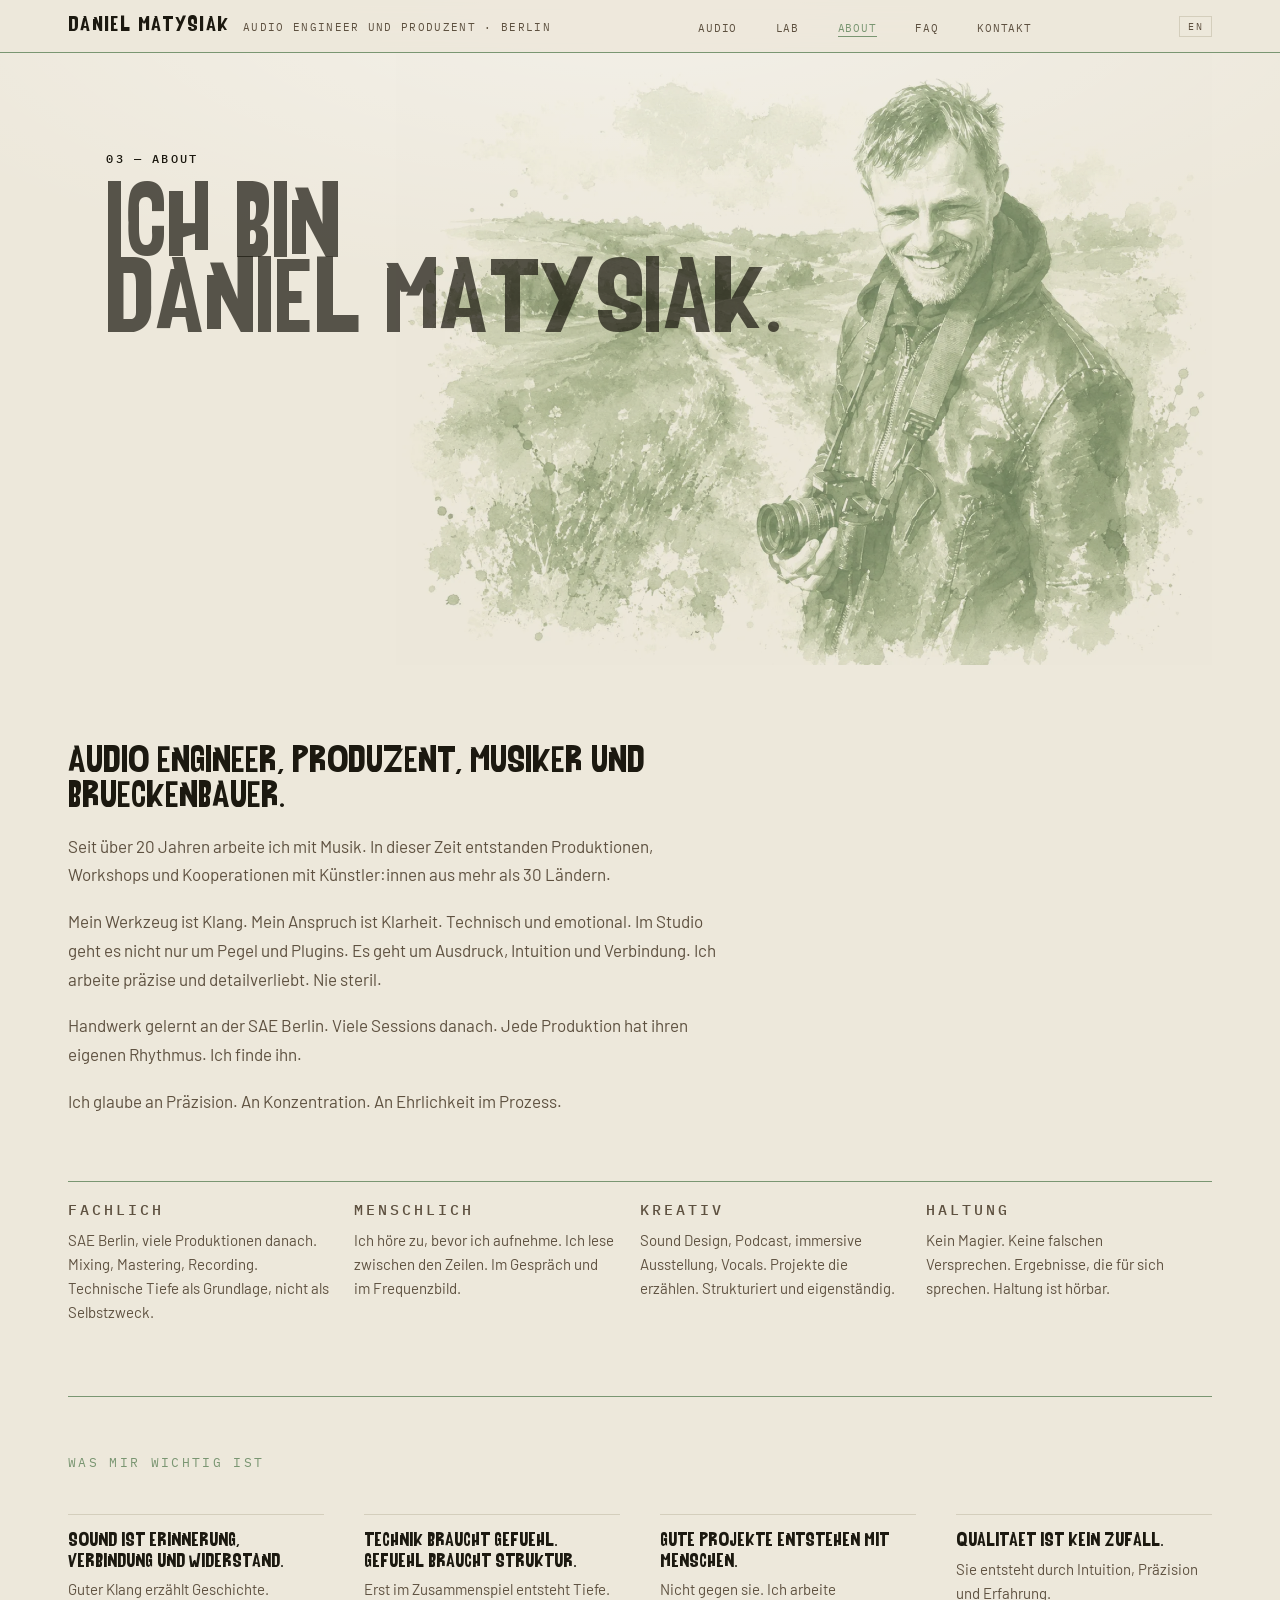
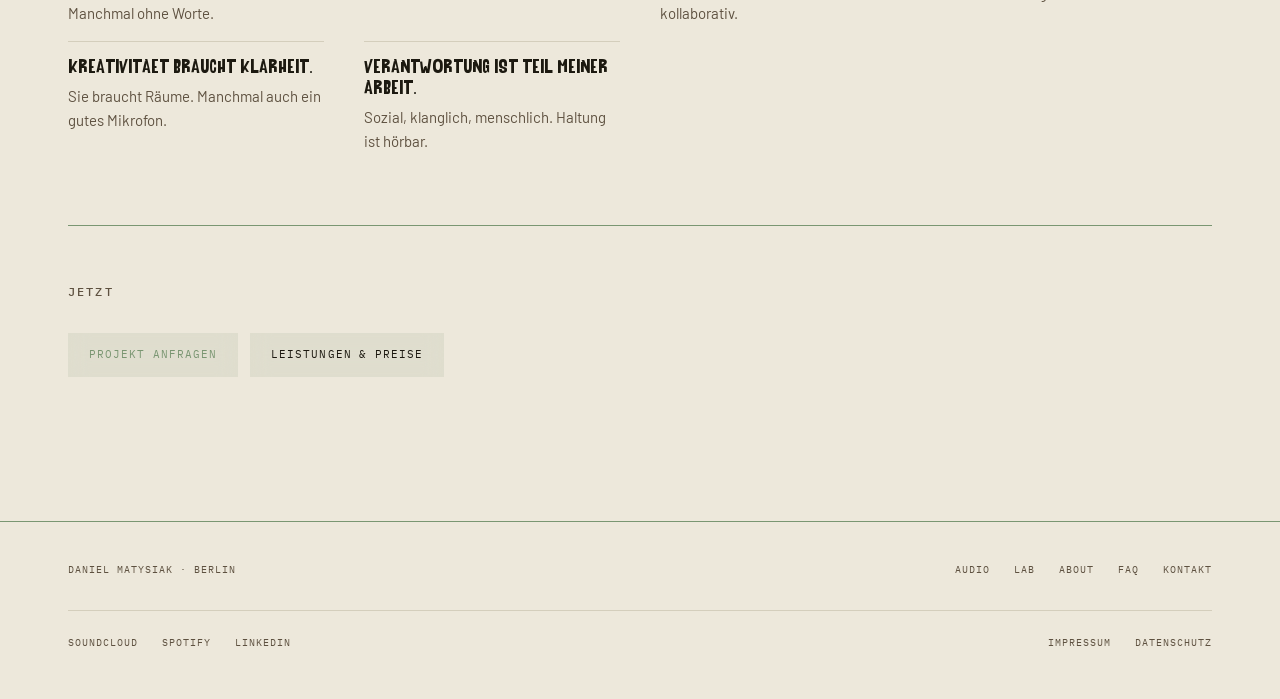
==== commit 9312d2a2: "Footer: SideBiZ-Link entfernen Co-Authored-By: Claude Sonnet 5 <noreply@anthropic.com>" ====
--- a/about.html
+++ b/about.html
@@ -149,7 +149,6 @@
           <a href="https://soundcloud.com/daniel-matysiak" target="_blank" rel="noopener">SoundCloud</a>
           <a href="https://open.spotify.com/intl-de/artist/17CMWAOhR9dAiNUkGM2mId" target="_blank" rel="noopener">Spotify</a>
           <a href="https://www.linkedin.com/in/daniel-matysiak-9b5b524a/" target="_blank" rel="noopener">LinkedIn</a>
-          <a href="https://ki.danielmatysiak.de" target="_blank" rel="noopener">SideBiZ</a>
         </div>
         <div class="footer-legal">
           <a href="kontakt.html#impressum">Impressum</a>
--- a/styles.css
+++ b/styles.css
@@ -405,13 +405,15 @@
 /* Buttons außerhalb des Hero: Accent-Tint der jeweiligen Seite */
 .section .btn,
 .section .btn-ghost,
-form .btn {
+form .btn,
+.lab-dialog .btn {
   background: color-mix(in srgb, var(--accent) 12%, transparent);
 }
 
 @media (hover: hover) and (pointer: fine) {
   .section .btn:hover,
-  form .btn:hover { background: color-mix(in srgb, var(--accent) 22%, transparent); }
+  form .btn:hover,
+  .lab-dialog .btn:hover { background: color-mix(in srgb, var(--accent) 22%, transparent); }
   .section .btn-ghost:hover { background: color-mix(in srgb, var(--accent) 16%, transparent); }
 }
 
@@ -431,7 +433,7 @@
 /* Hero with decorative layered image */
 .hero-deco {
   position: relative;
-  overflow: hidden;
+  overflow: clip;
   min-height: clamp(280px, 40vh, 480px);
 }
 .hero-deco::before {
@@ -449,6 +451,11 @@
   z-index: 0;
 }
 
+.hero-deco .lede { color: var(--text); }
+
+
+.hero-deco .hero-kicker { color: var(--text); }
+
 .hero-deco .hero-kicker,
 .hero-deco h1,
 .hero-deco .lede,
@@ -456,6 +463,13 @@
 .hero-deco .cta-row {
   position: relative;
   z-index: 2;
+}
+
+.hero-deco .hero-copy {
+  background: rgba(237, 232, 219, 0.52);
+  backdrop-filter: blur(10px);
+  -webkit-backdrop-filter: blur(10px);
+  padding: 1.75rem 2rem;
 }
 
 .hero-deco-img.hero-deco-full {
@@ -475,12 +489,7 @@
   color: rgba(28, 25, 16, 0.72);
 }
 
-/* Home / Audio / Lab: volle Deckkraft */
-.page-home .hero-deco h1,
-.page-audio .hero-deco h1,
-.page-lab .hero-deco h1 {
-  color: var(--text);
-}
+
 
 .hero-deco-img.hero-deco-portrait {
   position: absolute;
@@ -495,6 +504,14 @@
   z-index: 0;
 }
 
+.page-home .hero-deco {
+  min-height: clamp(320px, 65vh, 780px);
+}
+
+.page-home .hero-copy {
+  grid-column: span 5;
+}
+
 .page-lab .hero-deco {
   min-height: clamp(360px, 55vh, 580px);
 }
@@ -553,6 +570,17 @@
   .hero-deco-img.hero-deco-portrait {
     max-width: 52%;
     opacity: 0.5;
+  }
+
+  /* On mobile the bg image is reduced to 0.5 opacity, so text needs more presence */
+  .hero-deco h1 {
+    color: rgba(28, 25, 16, 0.88);
+  }
+
+  /* bg image is 0.5 vs 0.65 on desktop — reduce glass opacity to keep same visual weight */
+  .hero-deco .hero-copy,
+  .hero-panel {
+    background: rgba(237, 232, 219, 0.38);
   }
 
 }
@@ -635,7 +663,7 @@
 }
 
 @media (hover: hover) and (pointer: fine) {
-  .hero:hover h1 { color: var(--accent); }
+  .hero:hover h1 { color: color-mix(in srgb, var(--accent) 72%, transparent); }
 }
 
 .hero .lede {
@@ -644,7 +672,8 @@
   animation: fadeUp 280ms var(--ease-out) 200ms forwards;
 }
 
-.hero .hero-grid {
+.hero .hero-grid,
+.hero .hero-copy {
   opacity: 0;
   transform: translateY(6px);
   animation: fadeUp 280ms var(--ease-out) 260ms forwards;
@@ -655,6 +684,7 @@
   .hero h1,
   .hero .lede,
   .hero .hero-grid,
+  .hero .hero-copy,
   .hero-img-wrap {
     opacity: 1;
     transform: none;
@@ -683,6 +713,14 @@
 @media (max-width: 780px) {
   .hero-copy  { grid-column: span 12; }
   .hero-panel { grid-column: span 12; }
+  .page-home .hero-copy { grid-column: span 12; }
+}
+
+.hero-panel .lede {
+  background-color: rgba(255, 255, 255, 0.30);
+  backdrop-filter: blur(4px);
+  -webkit-backdrop-filter: blur(4px);
+  transform: translateZ(0);
 }
 
 .hero-panel-label {
@@ -973,7 +1011,7 @@
 
 .value-item h4 {
   font-size: 15px;
-  font-weight: 600;
+  font-weight: 400;
   letter-spacing: 0;
   line-height: 1.38;
   color: var(--text);
@@ -1050,6 +1088,8 @@
   padding: 1.25rem 1.5rem 1.25rem 0;
   background: none;
   transition: border-color 180ms ease, background 180ms ease;
+  display: flex;
+  flex-direction: column;
 }
 
 @media (hover: hover) and (pointer: fine) {
@@ -1119,6 +1159,230 @@
 .lab-cta p {
   font-size: 15px;
   color: var(--muted);
+}
+
+/* ─── LAB MODULE POPUPS ───────────────────────────── */
+.lab-module-more {
+  margin-top: auto;
+  padding-top: 0.75rem;
+}
+
+.lab-more-btn {
+  background: none;
+  border: none;
+  cursor: pointer;
+  font-family: var(--mono);
+  font-size: 11px;
+  font-weight: 500;
+  letter-spacing: 0.08em;
+  text-transform: uppercase;
+  color: var(--accent);
+  padding: 0;
+  transition: transform 100ms var(--ease-out);
+}
+
+@media (hover: hover) and (pointer: fine) {
+  .lab-more-btn:hover { text-decoration: underline; }
+}
+
+.lab-more-btn:active { transform: scale(0.97); }
+
+.lab-dialog {
+  max-width: 560px;
+  width: calc(100% - 2.5rem);
+  max-height: 85vh;
+  margin: auto;
+  overflow-y: auto;
+  padding: clamp(1.5rem, 4vw, 2.25rem);
+  border: none;
+  border-radius: 0;
+  background: var(--bg);
+  color: var(--text);
+  opacity: 0;
+  transform: translateY(6px);
+  transition: opacity 220ms var(--ease-out), transform 220ms var(--ease-out),
+              overlay 220ms allow-discrete, display 220ms allow-discrete;
+}
+
+.lab-dialog[open] {
+  opacity: 1;
+  transform: translateY(0);
+}
+
+@starting-style {
+  .lab-dialog[open] {
+    opacity: 0;
+    transform: translateY(6px);
+  }
+}
+
+.lab-dialog::backdrop {
+  background: rgba(28, 25, 16, 0);
+  backdrop-filter: blur(0px);
+  -webkit-backdrop-filter: blur(0px);
+  transition: background 220ms ease, backdrop-filter 220ms ease,
+              overlay 220ms allow-discrete, display 220ms allow-discrete;
+}
+
+.lab-dialog[open]::backdrop {
+  background: rgba(28, 25, 16, 0.55);
+  backdrop-filter: blur(4px);
+  -webkit-backdrop-filter: blur(4px);
+}
+
+@starting-style {
+  .lab-dialog[open]::backdrop {
+    background: rgba(28, 25, 16, 0);
+    backdrop-filter: blur(0px);
+    -webkit-backdrop-filter: blur(0px);
+  }
+}
+
+@media (prefers-reduced-motion: reduce) {
+  .lab-dialog,
+  .lab-dialog[open] { transform: none; }
+  @starting-style {
+    .lab-dialog[open] { transform: none; }
+  }
+}
+
+.lab-dialog-close {
+  display: flex;
+  justify-content: flex-end;
+  margin: 0 0 0.5rem;
+}
+
+.lab-dialog-close button {
+  background: none;
+  border: none;
+  font-size: 22px;
+  line-height: 1;
+  color: var(--muted);
+  cursor: pointer;
+  padding: 0.25rem;
+  transition: color 160ms ease, transform 100ms var(--ease-out);
+}
+
+@media (hover: hover) and (pointer: fine) {
+  .lab-dialog-close button:hover { color: var(--accent); }
+}
+
+.lab-dialog-close button:active { transform: scale(0.9); }
+
+.lab-dialog-tag {
+  font-family: var(--mono);
+  font-size: 11.5px;
+  font-weight: 500;
+  letter-spacing: 0.16em;
+  text-transform: uppercase;
+  color: var(--muted);
+  margin-bottom: 0.4rem;
+}
+
+.lab-dialog h4 {
+  font-size: clamp(20px, 3vw, 26px);
+  line-height: 1.1;
+  margin-bottom: 0.5rem;
+}
+
+.lab-dialog .lab-dialog-lede {
+  font-style: italic;
+  color: var(--muted);
+  font-size: 15px;
+  margin: 0 0 1.25rem;
+}
+
+.lab-dialog h5 {
+  font-family: var(--mono);
+  font-size: 11px;
+  font-weight: 500;
+  letter-spacing: 0.14em;
+  text-transform: uppercase;
+  color: var(--muted);
+  margin: 1.25rem 0 0.5rem;
+}
+
+.lab-dialog p {
+  font-size: 15px;
+  color: var(--muted);
+  line-height: 1.6;
+}
+
+.lab-dialog ul {
+  margin: 0 0 1rem;
+  padding-left: 1.1rem;
+  color: var(--muted);
+  font-size: 15px;
+  line-height: 1.6;
+}
+
+.lab-dialog ul li { margin-bottom: 0.35rem; }
+
+.lab-dialog .lab-dialog-note {
+  font-style: italic;
+  font-size: 14px;
+}
+
+.lab-dialog-table {
+  width: 100%;
+  border-collapse: collapse;
+  margin: 0.75rem 0 1.25rem;
+}
+
+.lab-dialog-table tr { border-top: 1px solid var(--line); }
+.lab-dialog-table tr:first-child { border-top: none; }
+
+.lab-dialog-table th,
+.lab-dialog-table td {
+  text-align: left;
+  padding: 0.6rem 0;
+  font-size: 15px;
+  vertical-align: top;
+  font-weight: 400;
+}
+
+.lab-dialog-table th {
+  font-family: var(--mono);
+  font-weight: 500;
+  white-space: nowrap;
+  padding-right: 1rem;
+  color: var(--text);
+}
+
+.lab-dialog-table td { color: var(--muted); }
+
+.lab-dialog-cta { margin-top: 1.5rem; }
+
+.lab-dialog-tabs {
+  display: flex;
+  gap: 1.25rem;
+  margin: 0.25rem 0 1.25rem;
+  border-bottom: 1px solid var(--line);
+}
+
+.lab-dialog-panel { transition: opacity 90ms ease; }
+
+.lab-dialog-panel.lab-panel-fade-out,
+.lab-dialog-panel.lab-panel-fade-in { opacity: 0; }
+
+.lab-tab {
+  background: none;
+  border: none;
+  cursor: pointer;
+  font-family: var(--mono);
+  font-size: 11.5px;
+  font-weight: 500;
+  letter-spacing: 0.1em;
+  text-transform: uppercase;
+  color: var(--muted);
+  padding: 0 0 0.6rem;
+  border-bottom: 2px solid transparent;
+  margin-bottom: -1px;
+}
+
+.lab-tab.is-active {
+  color: var(--accent);
+  border-bottom-color: var(--accent);
 }
 
 /* ─── EDITORIAL LIST ──────────────────────────────── */
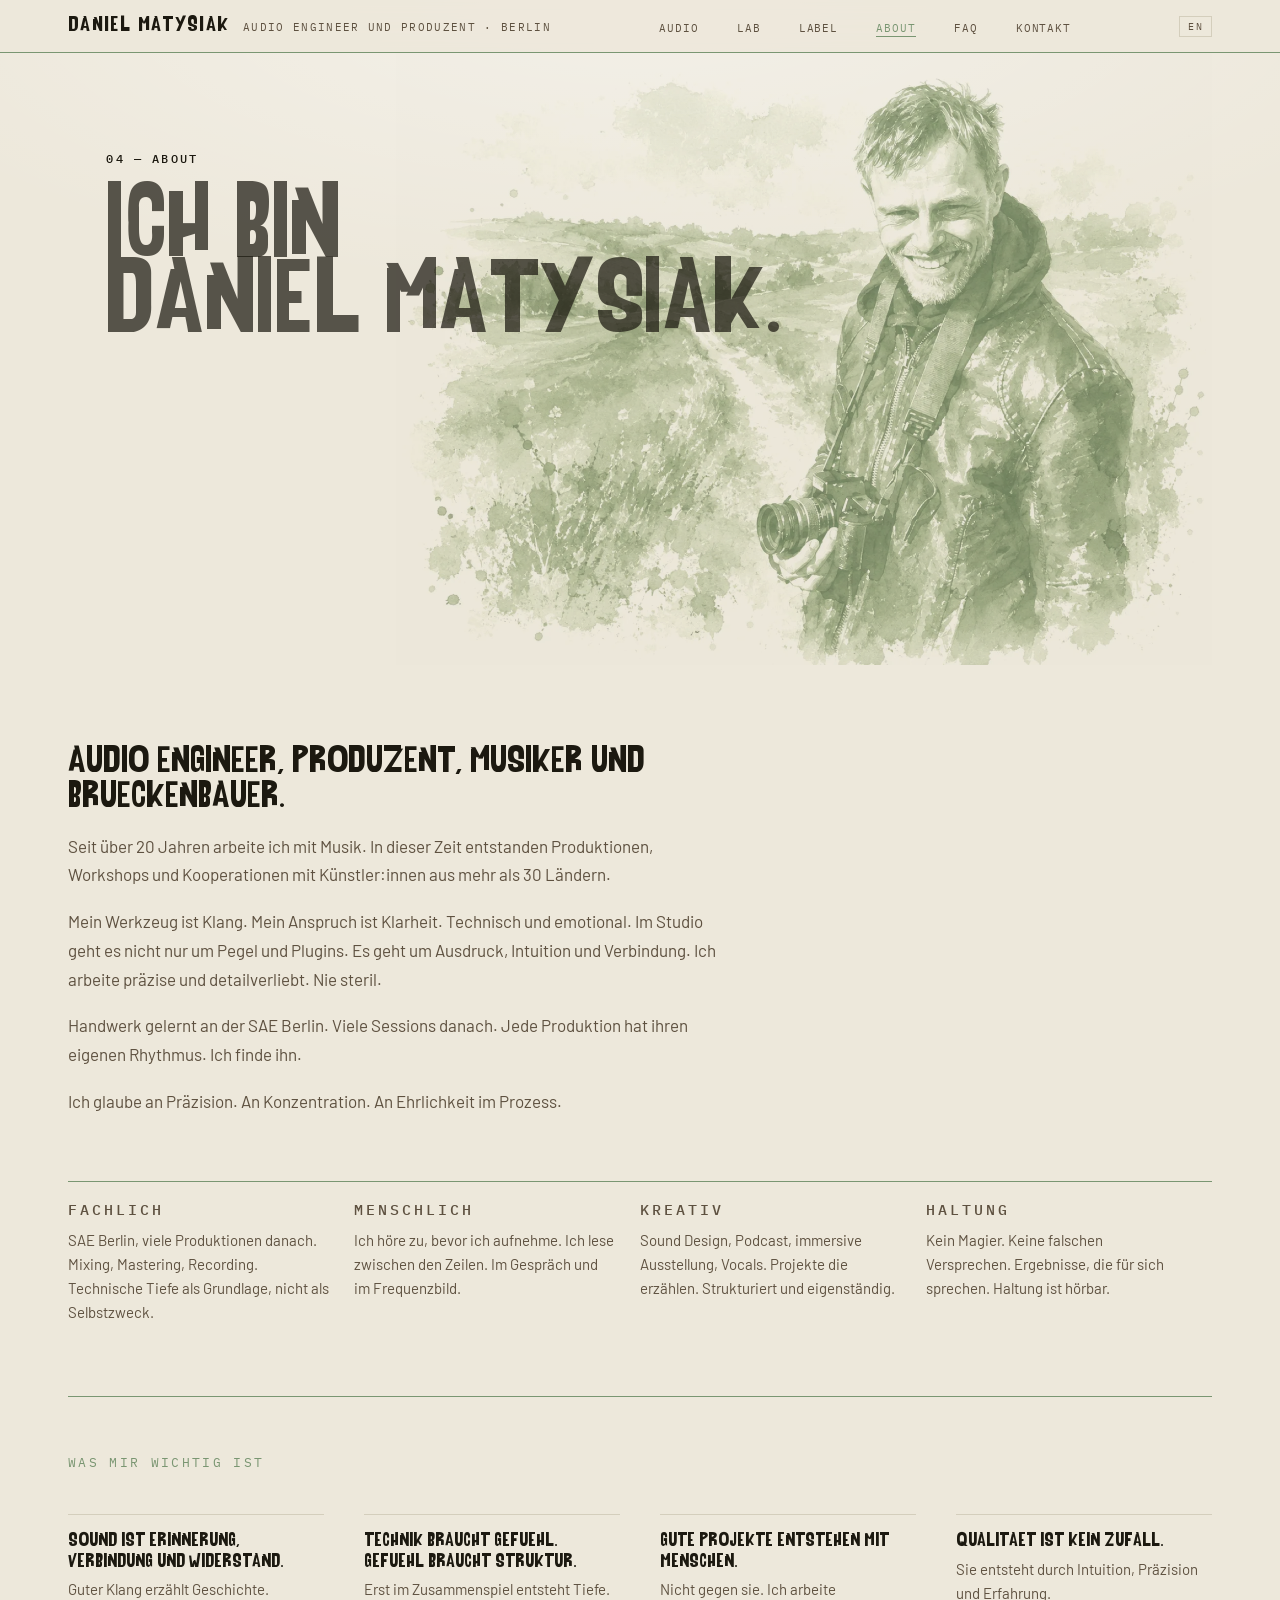
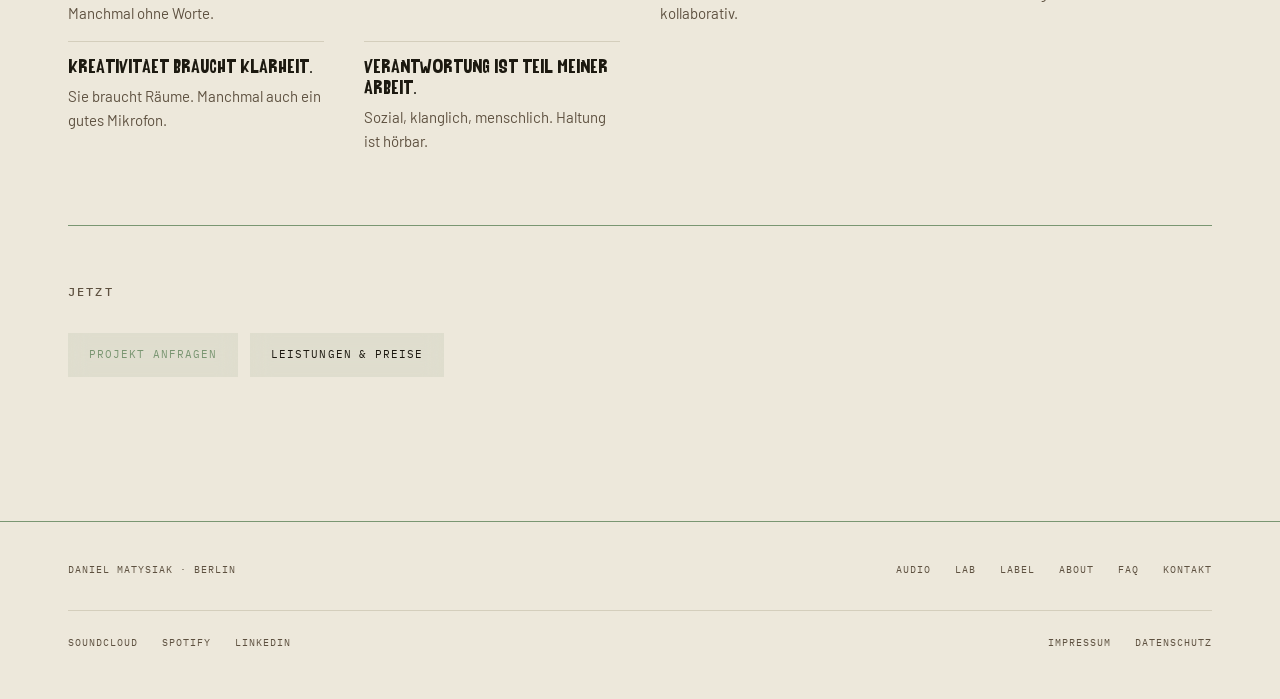
==== commit cf388001: "Label-Seite 4Spur Records mit Plattenwand und Spotify-Player - Neuer Reiter Label (03): Hero wie Aud" ====
--- a/about.html
+++ b/about.html
@@ -43,6 +43,7 @@
       <ul class="nav-links" id="nav-links">
         <li><a href="leistungen.html">Audio</a></li>
         <li><a href="lab.html">Lab</a></li>
+        <li><a href="label.html">Label</a></li>
         <li><a href="about.html" class="active">About</a></li>
         <li><a href="faq.html">FAQ</a></li>
         <li><a href="kontakt.html">Kontakt</a></li>
@@ -54,7 +55,7 @@
   <main class="page">
 
     <section class="hero hero-deco">
-      <p class="hero-kicker">03 — About</p>
+      <p class="hero-kicker">04 — About</p>
       <h1 data-en="I'm<br>Daniel Matysiak.">Ich bin<br>Daniel Matysiak.</h1>
       <img class="hero-deco-img hero-deco-full" src="img/about_hero.webp" alt="" aria-hidden="true">
     </section>
@@ -139,6 +140,7 @@
         <nav class="footer-nav">
           <a href="leistungen.html">Audio</a>
           <a href="lab.html">Lab</a>
+          <a href="label.html">Label</a>
           <a href="about.html">About</a>
           <a href="faq.html">FAQ</a>
           <a href="kontakt.html">Kontakt</a>
--- a/styles.css
+++ b/styles.css
@@ -61,6 +61,11 @@
 }
 
 
+body.page-label {
+  --accent:    #4878b0;
+  --accent-h:  #5a8cc8;
+}
+
 body.page-about {
   --accent:    #7a9672;
   --accent-h:  #8aaa82;
@@ -781,6 +786,7 @@
 .chapter-item:nth-child(3) { animation-delay: 80ms; }
 .chapter-item:nth-child(4) { animation-delay: 110ms; }
 .chapter-item:nth-child(5) { animation-delay: 140ms; }
+.chapter-item:nth-child(6) { animation-delay: 170ms; }
 
 @keyframes fadeUp {
   to { opacity: 1; transform: translateY(0); }
@@ -825,11 +831,13 @@
   .chapter-item:nth-child(2):hover,
   .chapter-item:nth-child(2):hover .chapter-title { color: #cf7338; }
   .chapter-item:nth-child(3):hover,
-  .chapter-item:nth-child(3):hover .chapter-title { color: #7a9672; }
+  .chapter-item:nth-child(3):hover .chapter-title { color: #4878b0; }
   .chapter-item:nth-child(4):hover,
-  .chapter-item:nth-child(4):hover .chapter-title { color: #9898cc; }
+  .chapter-item:nth-child(4):hover .chapter-title { color: #7a9672; }
   .chapter-item:nth-child(5):hover,
-  .chapter-item:nth-child(5):hover .chapter-title { color: #7a4b90; }
+  .chapter-item:nth-child(5):hover .chapter-title { color: #9898cc; }
+  .chapter-item:nth-child(6):hover,
+  .chapter-item:nth-child(6):hover .chapter-title { color: #7a4b90; }
 }
 
 @media (prefers-reduced-motion: reduce) {
@@ -1864,3 +1872,426 @@
 .page[data-entering="from-left"] {
   animation: swipe-in-from-left 380ms cubic-bezier(0.32, 0.72, 0, 1);
 }
+
+/* ─── LABEL: PLATTENWAND ──────────────────────────── */
+.page-label { scrollbar-gutter: stable; }
+html:has(dialog:modal) { overflow: hidden; scrollbar-gutter: stable; }
+
+.page-label .page { max-width: 2000px; }
+.page-label .release-wall { border-top: none; padding-top: 24px; }
+
+.visually-hidden {
+  position: absolute; width: 1px; height: 1px; margin: -1px; padding: 0;
+  overflow: hidden; clip: rect(0 0 0 0); white-space: nowrap; border: 0;
+}
+
+/* Jahresanker: erste Kachel eines Jahres */
+.release[id] { scroll-margin-top: 84px; }
+
+/* Hängung: dicht, quadratische Cover, 2 Spalten mobil, 4–6 am Desktop */
+.release-grid {
+  list-style: none;
+  padding: 0;
+  display: grid;
+  grid-template-columns: repeat(auto-fill, minmax(clamp(150px, 13.2vw, 240px), 1fr));
+  gap: 34px 14px;
+  align-items: start;
+}
+
+@media (max-width: 600px) {
+  .release-grid { grid-template-columns: repeat(2, minmax(0, 1fr)); gap: 22px 10px; }
+  .release.is-highlight.hl-left,
+  .release.is-highlight.hl-right { grid-row: auto; grid-column: 1 / -1; }
+}
+
+.release { margin: 0; min-width: 0; }
+.release.is-highlight { grid-column: span 2; grid-row: span 2; }
+
+.release-open {
+  display: block;
+  width: 100%;
+  padding: 0;
+  border: 0;
+  background: none;
+  color: var(--text);
+  font: inherit;
+  text-align: left;
+  cursor: pointer;
+  position: relative;
+  -webkit-tap-highlight-color: transparent;
+}
+
+.release-open:focus-visible { outline: 3px solid var(--accent); outline-offset: 4px; }
+
+/* Cover: Platz wird vor dem Laden reserviert */
+.cover {
+  display: block;
+  position: relative;
+  aspect-ratio: 1 / 1;
+  width: 100%;
+  overflow: hidden;
+  background: var(--panel);
+}
+
+.cover img { display: block; width: 100%; height: 100%; object-fit: cover; }
+
+.cover-ph, .panel-cover.cover-ph {
+  background: var(--panel);
+  box-shadow: inset 0 0 0 1px var(--line);
+}
+
+/* Hover: Artist halbtransparent über dem Cover, in der Display-Schrift des Labels */
+.cover-info {
+  position: absolute;
+  inset: 0;
+  display: flex;
+  align-items: flex-end;
+  padding: clamp(10px, 1.1vw, 16px);
+  background: linear-gradient(to top, rgba(18, 16, 10, 0.56) 0%, rgba(18, 16, 10, 0.2) 40%, rgba(18, 16, 10, 0) 70%);
+  opacity: 0;
+  pointer-events: none;
+  transition: opacity 120ms var(--ease-out); /* Ausblenden schneller als Einblenden */
+}
+
+.cover-artist {
+  display: block;
+  font-family: var(--display);
+  font-size: clamp(18px, 1.8vw, 28px);
+  line-height: 1.02;
+  color: rgba(245, 240, 230, 0.9);
+  text-wrap: balance;
+  overflow-wrap: anywhere;
+  transform: translateY(6px);
+  transition: transform 120ms var(--ease-out);
+}
+
+.is-highlight .cover-artist { font-size: clamp(24px, 2.6vw, 40px); }
+.cover { transition: transform 160ms var(--ease-out); }
+.release-open:active .cover { transform: scale(0.985); }
+
+/* Tastaturfokus: sofort, ohne Animation */
+.release-open:focus-visible .cover-info { opacity: 1; transition: none; }
+.release-open:focus-visible .cover-artist { transform: none; transition: none; }
+
+@media (hover: hover) and (pointer: fine) {
+  .release-open:hover .cover-info { opacity: 1; transition: opacity 220ms var(--ease-out); }
+  .release-open:hover .cover-artist { transform: none; transition: transform 260ms var(--ease-out); }
+  .release-open:hover .release-title { color: var(--accent); }
+}
+
+.release-artist,
+.release-title,
+.release-date { display: block; overflow-wrap: break-word; hyphens: auto; }
+.release-title { text-wrap: balance; }
+
+.release-artist {
+  margin-top: 10px;
+  font-family: var(--mono);
+  font-size: 11px;
+  letter-spacing: 0.1em;
+  text-transform: uppercase;
+  line-height: 1.4;
+  color: var(--muted);
+}
+.release-feat { text-transform: none; letter-spacing: 0; }
+
+.release-title {
+  margin-top: 3px;
+  font-family: var(--sans);
+  font-weight: 500;
+  font-size: clamp(15px, 1.25vw, 18px);
+  line-height: 1.22;
+  transition: color 160ms var(--ease-out);
+}
+
+.release-date {
+  margin-top: 4px;
+  font-family: var(--mono);
+  font-size: 11px;
+  letter-spacing: 0.04em;
+  color: var(--muted);
+}
+
+.release-count { color: var(--accent); font-weight: 500; }
+
+/* Jahresnavigation */
+.year-nav {
+  position: fixed;
+  z-index: 15;
+  opacity: 0;
+  pointer-events: none;
+  transition: opacity 200ms var(--ease-out);
+}
+.year-nav.visible { opacity: 1; pointer-events: auto; }
+.year-nav ul { list-style: none; margin: 0; padding: 0; display: flex; }
+.year-nav a {
+  display: block;
+  font-family: var(--mono);
+  font-size: 11px;
+  letter-spacing: 0.1em;
+  color: var(--muted);
+  text-decoration: none;
+  padding: 6px 8px;
+}
+.year-nav a.active { color: var(--accent); font-weight: 500; }
+@media (hover: hover) and (pointer: fine) { .year-nav a:hover { color: var(--accent); } }
+.year-nav a { transition: color 160ms ease, transform 100ms var(--ease-out); }
+.year-nav a:active { transform: scale(0.94); }
+.year-nav a:focus-visible { outline: 2px solid var(--accent); outline-offset: 2px; }
+
+@media (min-width: 900px) {
+  .year-nav { right: clamp(6px, 1vw, 18px); top: 50%; transform: translate(0, -50%); transition: opacity 200ms var(--ease-out), transform 260ms var(--ease-out); }
+  .panel-side .year-nav { transform: translate(calc(-1 * min(520px, 44vw)), -50%); z-index: 30; }
+  .year-nav ul { flex-direction: column; align-items: flex-end; }
+  .page-label .release-wall { padding-right: 52px; }
+}
+
+@media (max-width: 899px) {
+  .year-nav {
+    left: 0; right: 0; bottom: 0;
+    background: rgba(245,240,230,0.94);
+    border-top: 1px solid var(--line);
+    padding-bottom: env(safe-area-inset-bottom);
+    -webkit-backdrop-filter: blur(6px); backdrop-filter: blur(6px);
+  }
+  .year-nav ul { flex-direction: row; overflow-x: auto; padding: 0 8px; scrollbar-width: none; }
+  .year-nav ul::-webkit-scrollbar { display: none; }
+  .year-nav a { padding: 12px 10px; }
+}
+
+/* Detailpanel: Glas wie die Navigation, ohne Rand */
+.release-panel {
+  position: fixed;
+  inset: var(--panel-top, 0px) 0 0 auto;   /* Desktop: beginnt unter dem Hero, nie darüber */
+  margin: 0;
+  padding: 0;
+  width: min(520px, 44vw);
+  max-width: none;
+  height: auto;
+  max-height: none;
+  z-index: 25;
+  border: none;
+  border-radius: 0;
+  background: rgba(237, 232, 219, 0.74);
+  -webkit-backdrop-filter: blur(18px);
+  backdrop-filter: blur(18px);
+  color: var(--text);
+  overflow: hidden;
+  opacity: 0;
+  transform: translateX(24px);
+  transition: opacity 150ms var(--ease-out), transform 150ms var(--ease-out),
+              overlay 150ms allow-discrete, display 150ms allow-discrete;   /* Schließen: schnell */
+}
+
+.release-panel[open] {
+  opacity: 1; transform: none;
+  transition: opacity 240ms var(--ease-out), transform 240ms var(--ease-out),
+              overlay 240ms allow-discrete, display 240ms allow-discrete;   /* Öffnen: etwas ruhiger */
+}
+@starting-style { .release-panel[open] { opacity: 0; transform: translateX(24px); } }
+
+.release-panel::backdrop {
+  background: rgba(28, 25, 16, 0);
+  transition: background 220ms ease, overlay 220ms allow-discrete, display 220ms allow-discrete;
+}
+.release-panel[open]::backdrop { background: rgba(28, 25, 16, 0.22); }
+@starting-style { .release-panel[open]::backdrop { background: rgba(28, 25, 16, 0); } }
+
+.panel-inner { height: 100%; display: flex; flex-direction: column; position: relative; }
+
+.panel-close {
+  position: absolute;
+  top: 10px; right: 10px;
+  z-index: 2;
+  width: 44px; height: 44px;
+  display: grid; place-items: center;
+  border: none;
+  background: none;
+  color: var(--muted);
+  font-family: var(--mono);
+  font-size: 26px;
+  line-height: 1;
+  cursor: pointer;
+  text-shadow: 0 0 10px rgba(237, 232, 219, 0.9);
+  transition: color 160ms ease, transform 100ms var(--ease-out);
+}
+@media (hover: hover) and (pointer: fine) { .panel-close:hover { color: var(--accent); } }
+.panel-close:active { transform: scale(0.9); }
+.panel-close:focus-visible { outline: 2px solid var(--accent); outline-offset: 2px; }
+
+.panel-body {
+  flex: 1;
+  overflow-y: auto;
+  overscroll-behavior: contain;
+  padding: 0 clamp(20px, 3vw, 32px) 40px;
+}
+
+.panel-cover {
+  display: block;
+  aspect-ratio: 1 / 1;
+  width: min(100%, 40dvh);
+  margin: 0 0 24px;
+  padding: 0;
+  background: var(--panel);
+}
+.panel-cover img { display: block; width: 100%; height: 100%; object-fit: cover; }
+
+.panel-artist {
+  font-family: var(--mono);
+  font-size: 12px;
+  letter-spacing: 0.1em;
+  text-transform: uppercase;
+  color: var(--muted);
+}
+
+.panel-title {
+  margin: 6px 0 10px;
+  font-family: var(--display);
+  font-weight: 400;
+  font-size: clamp(28px, 3vw, 40px);
+  line-height: 1.05;
+  overflow-wrap: anywhere;
+}
+
+.title-ver {
+  display: block;
+  margin-top: 6px;
+  font-family: var(--sans);
+  font-weight: 500;
+  font-size: clamp(15px, 1.4vw, 18px);
+  line-height: 1.3;
+  color: var(--muted);
+}
+
+.panel-meta { font-family: var(--mono); font-size: 11.5px; letter-spacing: 0.08em; color: var(--muted); }
+
+.panel-actions { margin: 24px 0 8px; }
+.release-panel .btn {
+  background: color-mix(in srgb, var(--accent) 12%, transparent);
+  color: var(--accent);
+  border: none;
+}
+@media (hover: hover) and (pointer: fine) {
+  .release-panel .btn:hover { background: color-mix(in srgb, var(--accent) 22%, transparent); }
+}
+.release-panel .btn:focus-visible { outline: 2px solid var(--accent); outline-offset: 2px; }
+.release-panel .btn.btn-disabled { background: color-mix(in srgb, var(--muted) 10%, transparent); color: var(--muted); }
+.panel-player { margin-top: 14px; }
+.panel-player[hidden] { display: none; }
+/* Spotify-Player unverändert (Cover und Farben bleiben original) */
+.panel-player iframe { display: block; width: 100%; border: 0; border-radius: 12px; background: transparent; }
+.panel-actions button.btn {
+  height: auto; padding: 4px 0; background: none; border: none; color: var(--accent);
+  font-family: var(--mono); font-size: 11px; letter-spacing: 0.1em; text-transform: uppercase;
+  text-decoration: underline; text-decoration-color: color-mix(in srgb, currentColor 40%, transparent); text-underline-offset: 4px;
+  backdrop-filter: none; -webkit-backdrop-filter: none; cursor: pointer;
+}
+.panel-actions button.btn[aria-expanded="true"] { color: var(--muted); }
+@media (hover: hover) and (pointer: fine) {
+  .release-panel .panel-actions button.btn:hover { background: none; color: var(--accent); }
+}
+
+.panel-note { margin-top: 10px; font-size: 14px; color: var(--muted); }
+
+.panel-links { list-style: none; display: flex; flex-wrap: wrap; gap: 6px 18px; margin-top: 14px; padding: 0; }
+.panel-links a {
+  font-family: var(--mono); font-size: 11px; letter-spacing: 0.1em; text-transform: uppercase;
+  color: var(--text); text-decoration-color: var(--accent); text-underline-offset: 3px;
+}
+
+.panel-desc { margin-top: 20px; line-height: 1.65; }
+
+.panel-h {
+  margin: 28px 0 10px;
+  font-family: var(--mono); font-size: 11px; font-weight: 500;
+  letter-spacing: 0.18em; text-transform: uppercase; color: var(--accent);
+}
+
+.panel-tracks { padding-left: 1.6rem; }
+.panel-tracks li { padding: 6px 0; border-bottom: 1px solid var(--line); }
+.panel-tracks li span:first-child { overflow-wrap: anywhere; }
+.track-dur { float: right; font-family: var(--mono); font-size: 11px; color: var(--muted); }
+
+.panel-credits { display: grid; grid-template-columns: auto 1fr; gap: 4px 16px; }
+.panel-credits dt { font-family: var(--mono); font-size: 11px; letter-spacing: 0.08em; text-transform: uppercase; color: var(--muted); }
+.panel-credits dd { margin: 0; }
+
+@media (max-width: 700px) {
+  .release-panel { inset: 0; width: 100vw; border-left: 0; }
+  .panel-cover { width: min(100%, 44dvh); margin: 0 0 20px; }
+  .panel-body { padding: 64px 16px 40px; }
+  .panel-close { top: 10px; right: 10px; }
+}
+
+@media (prefers-reduced-motion: reduce) {
+  html { scroll-behavior: auto; }
+  .year-nav { transition: opacity 200ms linear; }
+  .release-panel, .release-panel[open] { transform: none; }
+  .cover-info, .release-title, .year-nav, .cover { transition: none; }
+  .cover-artist { transform: none; transition: none; }
+}
+
+/* Label: Geschichte der Cover */
+.label-story { border-top: none; padding-top: 8px; padding-bottom: 8px; padding-left: clamp(12px, 3vw, 40px); }
+.story-text { max-width: 640px; }
+.story-text p { font-size: clamp(16px, 1.5vw, 18px); line-height: 1.7; color: var(--text); margin: 0 0 1rem; }
+.story-link { font-family: var(--mono); font-size: 11px; letter-spacing: 0.1em; text-transform: uppercase; color: var(--accent);
+  text-decoration: underline; text-decoration-color: color-mix(in srgb, currentColor 40%, transparent); text-underline-offset: 4px; }
+.page-label .release-wall { padding-left: 0; }
+
+/* Plattform-Links in einer Zeile */
+.panel-open { display: flex; flex-wrap: wrap; align-items: baseline; gap: 4px 14px; margin-top: 16px;
+  font-family: var(--mono); font-size: 11px; letter-spacing: 0.1em; text-transform: uppercase; color: var(--muted); }
+.panel-open a { color: var(--text); white-space: nowrap; text-decoration: underline;
+  text-decoration-color: var(--accent); text-underline-offset: 3px; }
+@media (hover: hover) and (pointer: fine) { .panel-open a:hover { color: var(--accent); } }
+
+.story-links { display: flex; flex-wrap: wrap; align-items: baseline; gap: 4px 16px; font-family: var(--mono); font-size: 11px;
+  letter-spacing: 0.1em; text-transform: uppercase; color: var(--muted); margin-top: 1.25rem; }
+.story-links .story-link { white-space: nowrap; }
+@media (hover: hover) and (pointer: fine) { .story-link:hover { color: var(--accent-h); } }
+
+.story-text .story-links { font-size: 11px; line-height: 1.5; color: var(--muted); }
+
+/* Kopfbereich wie bei Audio: gleiche Breite wie die übrigen Seiten; nur die Plattenwand nutzt die volle Breite */
+.page-label .hero-deco,
+.page-label .label-story { max-width: calc(var(--max) - 2 * var(--gutter)); margin-left: auto; margin-right: auto; }
+.page-label .label-story { padding-left: clamp(12px, 3vw, 40px); }
+
+/* Akkordeon „Über die Cover“ unter der Archiv-Einleitung */
+.release-wall .section-intro { margin-bottom: 0.5rem; }
+.cover-story { margin: 0 0 clamp(16px, 2.5vw, 32px); max-width: 640px; }
+.story-toggle {
+  background: none; border: none; padding: 6px 0; cursor: pointer; color: var(--accent);
+  font-family: var(--mono); font-size: 11px; letter-spacing: 0.1em; text-transform: uppercase;
+  text-decoration: underline; text-decoration-color: color-mix(in srgb, currentColor 40%, transparent); text-underline-offset: 4px;
+}
+.story-toggle::after { content: "▾"; display: inline-block; margin-left: 0.5em; transition: transform 200ms var(--ease-out); }
+.story-toggle[aria-expanded="true"]::after { transform: rotate(180deg); }
+.story-toggle:focus-visible { outline: 2px solid var(--accent); outline-offset: 3px; }
+.story-body { display: grid; grid-template-rows: 0fr; transition: grid-template-rows 260ms var(--ease-out); }
+.story-body.open { grid-template-rows: 1fr; }
+.story-inner { overflow: hidden; min-height: 0; }
+.story-body:not(.open) .story-inner { visibility: hidden; transition: visibility 0s linear 260ms; }
+.story-body.open .story-inner { visibility: visible; }
+.cover-story .story-text { padding-top: 14px; }
+@media (prefers-reduced-motion: reduce) { .story-body, .story-toggle::after { transition: none; } }
+
+/* Seitenpanel offen: die Wand weicht aus und ordnet sich neu, nichts liegt darunter */
+@media (min-width: 701px) { .panel-side .release-wall { padding-right: calc(min(520px, 44vw) + 16px); } }
+@media (min-width: 900px) { .panel-side .release-wall { padding-right: calc(min(520px, 44vw) + 60px); } }
+
+/* Hero: beide Glasflächen gleich hoch */
+.page-label .hero-grid { align-items: stretch; }
+.page-label .hero-panel { align-self: stretch; }
+.page-label .hero-copy { display: flex; flex-direction: column; justify-content: space-between; }
+.page-label .hero-copy .cta-row { margin-top: 1.5rem; }
+
+/* Druck-Feedback für alle klickbaren Elemente */
+.story-toggle { transition: transform 100ms var(--ease-out); }
+.story-toggle:active, .panel-actions button.btn:active { transform: scale(0.97); }
+
+/* Typografie: Fließtext ohne Waisen und Witwen, Mischtext in Meta-Zeilen nicht gesperrt */
+.story-text p, .panel-desc, .panel-note { text-wrap: pretty; }
+.panel-title { text-wrap: balance; }
+.panel-meta { letter-spacing: 0.04em; }
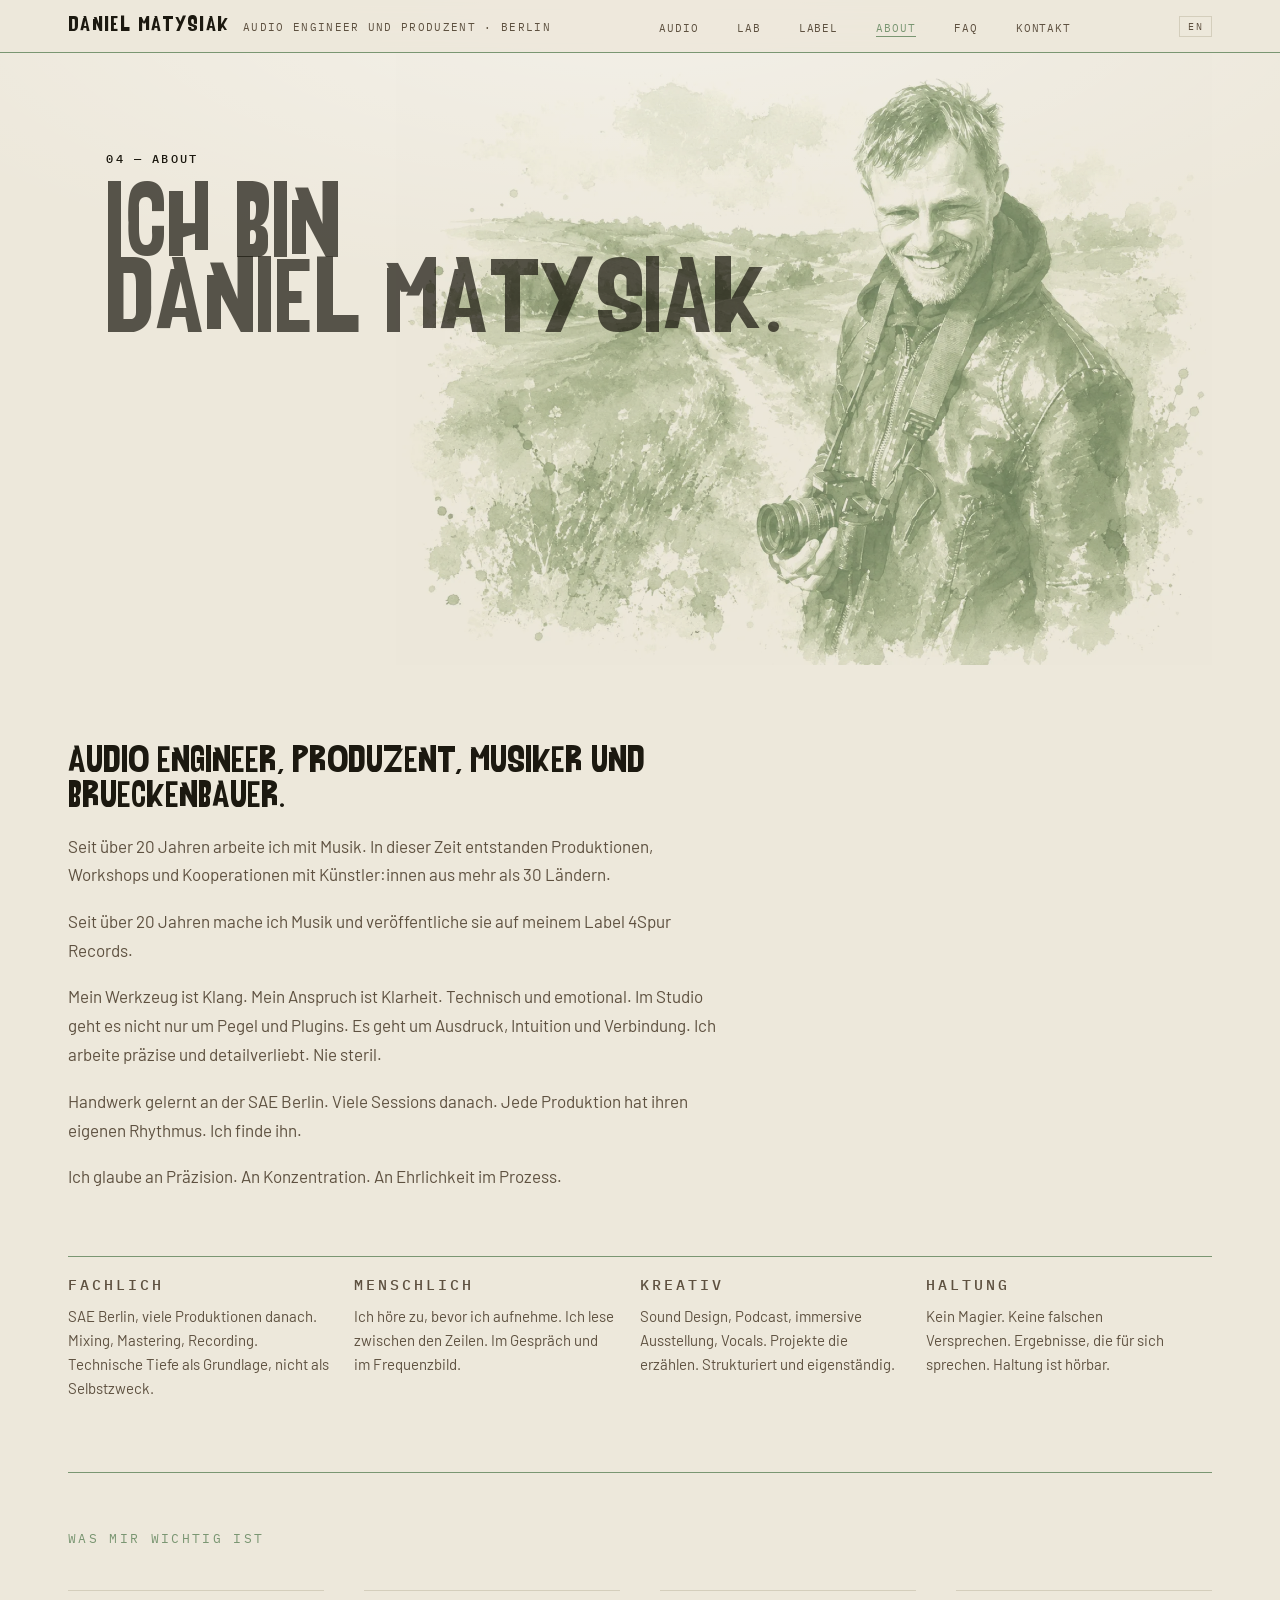
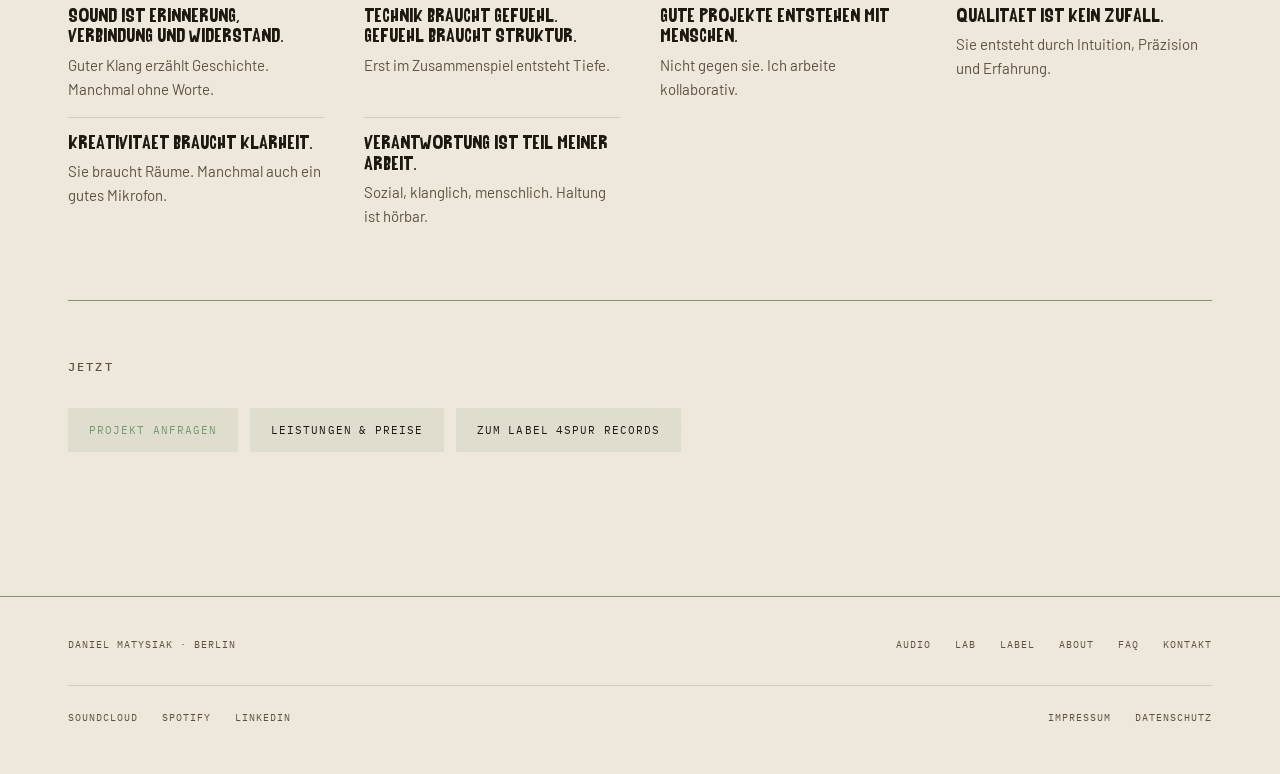
==== commit f43e4b88: "About: Labelarbeit erwähnt, Button zum Label Co-Authored-By: Claude Sonnet 5.5 <noreply@anthropic.co" ====
--- a/about.html
+++ b/about.html
@@ -66,6 +66,7 @@
           <div class="stance-block">
             <p data-en="Audio engineer, producer, musician and bridge-builder.">Audio Engineer, Produzent, Musiker und Brueckenbauer.</p>
             <p data-en="Over 20 years working with sound. Productions, workshops and collaborations with artists from more than 30 countries.">Seit über 20 Jahren arbeite ich mit Musik. In dieser Zeit entstanden Produktionen, Workshops und Kooperationen mit Künstler:innen aus mehr als 30 Ländern.</p>
+            <p data-en="I have been making music for over 20 years and release it on my own label, 4Spur Records.">Seit über 20 Jahren mache ich Musik und veröffentliche sie auf meinem Label 4Spur Records.</p>
             <p data-en="My tool is sound. My standard is clarity. Technical and emotional. In the studio, it's not just about levels and plugins. It's about expression, intuition, and connection.">Mein Werkzeug ist Klang. Mein Anspruch ist Klarheit. Technisch und emotional. Im Studio geht es nicht nur um Pegel und Plugins. Es geht um Ausdruck, Intuition und Verbindung. Ich arbeite präzise und detailverliebt. Nie steril.</p>
             <p data-en="Craft learned at SAE Berlin. Many sessions since. Every production has its own rhythm. I find it.">Handwerk gelernt an der SAE Berlin. Viele Sessions danach. Jede Produktion hat ihren eigenen Rhythmus. Ich finde ihn.</p>
             <p data-en="I believe in precision. In focus. In honesty throughout the process.">Ich glaube an Präzision. An Konzentration. An Ehrlichkeit im Prozess.</p>
@@ -128,6 +129,7 @@
       <div class="cta-row">
         <a class="btn" href="kontakt.html"><span data-en="Start a project">Projekt anfragen</span></a>
         <a class="btn-ghost" href="leistungen.html"><span data-en="Services & Pricing">Leistungen &amp; Preise</span></a>
+        <a class="btn-ghost" href="label.html"><span data-en="To the label 4Spur Records">Zum Label 4Spur Records</span></a>
       </div>
     </section>
 
--- a/styles.css
+++ b/styles.css
@@ -1894,18 +1894,25 @@
   padding: 0;
   display: grid;
   grid-template-columns: repeat(auto-fill, minmax(clamp(150px, 13.2vw, 240px), 1fr));
-  gap: 34px 14px;
+  /* Raster-Rechnung: gleiche Abstände waagerecht und senkrecht (--g), feste Beschriftungshöhe (--cap).
+     Zwei Zeilen = 2·(s + cap) + g. Ein großes Cover ist 2·s + g breit und hoch, seine Beschriftung 2·cap hoch:
+     2·s + g + 2·cap, also genau so hoch wie zwei Zeilen. Oberkante und Unterkante liegen auf denselben Linien. */
+  --g: clamp(14px, 1.4vw, 22px);
+  --cap: 112px;
+  gap: var(--g);
   align-items: start;
 }
 
 @media (max-width: 600px) {
-  .release-grid { grid-template-columns: repeat(2, minmax(0, 1fr)); gap: 22px 10px; }
+  .release-grid { grid-template-columns: repeat(2, minmax(0, 1fr)); --g: 12px; --cap: 128px; }
   .release.is-highlight.hl-left,
   .release.is-highlight.hl-right { grid-row: auto; grid-column: 1 / -1; }
 }
 
 .release { margin: 0; min-width: 0; }
 .release.is-highlight { grid-column: span 2; grid-row: span 2; }
+.meta { display: flow-root; min-height: var(--cap); }  /* flow-root: Außenabstand der ersten Zeile bleibt im Block */
+.release.is-highlight .meta { min-height: calc(2 * var(--cap)); }
 
 .release-open {
   display: block;
@@ -2062,7 +2069,7 @@
 /* Detailpanel: Glas wie die Navigation, ohne Rand */
 .release-panel {
   position: fixed;
-  inset: var(--panel-top, 0px) 0 0 auto;   /* Desktop: beginnt unter dem Hero, nie darüber */
+  inset: var(--panel-top, 0px) 0 var(--panel-bottom, 0px) auto;   /* Desktop: unter dem Menü, über dem Footer */
   margin: 0;
   padding: 0;
   width: min(520px, 44vw);
@@ -2231,12 +2238,6 @@
   .cover-artist { transform: none; transition: none; }
 }
 
-/* Label: Geschichte der Cover */
-.label-story { border-top: none; padding-top: 8px; padding-bottom: 8px; padding-left: clamp(12px, 3vw, 40px); }
-.story-text { max-width: 640px; }
-.story-text p { font-size: clamp(16px, 1.5vw, 18px); line-height: 1.7; color: var(--text); margin: 0 0 1rem; }
-.story-link { font-family: var(--mono); font-size: 11px; letter-spacing: 0.1em; text-transform: uppercase; color: var(--accent);
-  text-decoration: underline; text-decoration-color: color-mix(in srgb, currentColor 40%, transparent); text-underline-offset: 4px; }
 .page-label .release-wall { padding-left: 0; }
 
 /* Plattform-Links in einer Zeile */
@@ -2246,36 +2247,10 @@
   text-decoration-color: var(--accent); text-underline-offset: 3px; }
 @media (hover: hover) and (pointer: fine) { .panel-open a:hover { color: var(--accent); } }
 
-.story-links { display: flex; flex-wrap: wrap; align-items: baseline; gap: 4px 16px; font-family: var(--mono); font-size: 11px;
-  letter-spacing: 0.1em; text-transform: uppercase; color: var(--muted); margin-top: 1.25rem; }
-.story-links .story-link { white-space: nowrap; }
-@media (hover: hover) and (pointer: fine) { .story-link:hover { color: var(--accent-h); } }
-
-.story-text .story-links { font-size: 11px; line-height: 1.5; color: var(--muted); }
-
 /* Kopfbereich wie bei Audio: gleiche Breite wie die übrigen Seiten; nur die Plattenwand nutzt die volle Breite */
-.page-label .hero-deco,
-.page-label .label-story { max-width: calc(var(--max) - 2 * var(--gutter)); margin-left: auto; margin-right: auto; }
-.page-label .label-story { padding-left: clamp(12px, 3vw, 40px); }
-
-/* Akkordeon „Über die Cover“ unter der Archiv-Einleitung */
-.release-wall .section-intro { margin-bottom: 0.5rem; }
-.cover-story { margin: 0 0 clamp(16px, 2.5vw, 32px); max-width: 640px; }
-.story-toggle {
-  background: none; border: none; padding: 6px 0; cursor: pointer; color: var(--accent);
-  font-family: var(--mono); font-size: 11px; letter-spacing: 0.1em; text-transform: uppercase;
-  text-decoration: underline; text-decoration-color: color-mix(in srgb, currentColor 40%, transparent); text-underline-offset: 4px;
-}
-.story-toggle::after { content: "▾"; display: inline-block; margin-left: 0.5em; transition: transform 200ms var(--ease-out); }
-.story-toggle[aria-expanded="true"]::after { transform: rotate(180deg); }
-.story-toggle:focus-visible { outline: 2px solid var(--accent); outline-offset: 3px; }
-.story-body { display: grid; grid-template-rows: 0fr; transition: grid-template-rows 260ms var(--ease-out); }
-.story-body.open { grid-template-rows: 1fr; }
-.story-inner { overflow: hidden; min-height: 0; }
-.story-body:not(.open) .story-inner { visibility: hidden; transition: visibility 0s linear 260ms; }
-.story-body.open .story-inner { visibility: visible; }
-.cover-story .story-text { padding-top: 14px; }
-@media (prefers-reduced-motion: reduce) { .story-body, .story-toggle::after { transition: none; } }
+.page-label .hero-deco { max-width: calc(var(--max) - 2 * var(--gutter)); margin-left: auto; margin-right: auto; }
+
+.release-wall .section-intro { margin-bottom: 1.25rem; }
 
 /* Seitenpanel offen: die Wand weicht aus und ordnet sich neu, nichts liegt darunter */
 @media (min-width: 701px) { .panel-side .release-wall { padding-right: calc(min(520px, 44vw) + 16px); } }
@@ -2288,10 +2263,128 @@
 .page-label .hero-copy .cta-row { margin-top: 1.5rem; }
 
 /* Druck-Feedback für alle klickbaren Elemente */
-.story-toggle { transition: transform 100ms var(--ease-out); }
-.story-toggle:active, .panel-actions button.btn:active { transform: scale(0.97); }
+.panel-actions button.btn:active { transform: scale(0.97); }
 
 /* Typografie: Fließtext ohne Waisen und Witwen, Mischtext in Meta-Zeilen nicht gesperrt */
-.story-text p, .panel-desc, .panel-note { text-wrap: pretty; }
+.panel-desc, .panel-note { text-wrap: pretty; }
 .panel-title { text-wrap: balance; }
 .panel-meta { letter-spacing: 0.04em; }
+
+/* Künstlerkachel: gleiche Größe wie ein Cover; Porträt im Panel im Originalformat */
+.artist-tile { grid-row: span 2; align-self: stretch; }
+.artist-tile .release-open { display: flex; flex-direction: column; height: 100%; }
+.artist-tile .cover { flex: 1 1 0; min-height: 0; aspect-ratio: auto; }   /* Höhe = zwei Zeilen minus Beschriftung */
+.artist-tile .cover img { position: absolute; inset: 0; width: 100%; height: 100%; object-fit: cover; object-position: 50% 12%; }
+.artist-tile .meta { flex: none; }
+.artist-tile .release-artist { text-transform: uppercase; }
+.panel-cover.is-portrait { aspect-ratio: auto; width: auto; max-width: 100%; background: none; }
+.panel-cover.is-portrait img { width: auto; max-width: 100%; height: auto; max-height: 42dvh; object-fit: contain; }
+
+.year-nav.behind-hero { opacity: 0; pointer-events: none; }
+
+@media (max-width: 600px) { .release.is-highlight .meta { min-height: var(--cap); } }
+
+/* Quellenangabe unter der Wand */
+.cover-credit { margin-top: clamp(28px, 4vw, 56px); font-family: var(--mono); font-size: 11px; letter-spacing: 0.1em; text-transform: uppercase; color: var(--muted); }
+.cover-credit a { color: var(--text); text-decoration: underline; text-decoration-color: var(--accent); text-underline-offset: 3px; }
+@media (hover: hover) and (pointer: fine) { .cover-credit a:hover { color: var(--accent); } }
+
+/* Bildtitel des Covers im Detailpanel */
+.panel-art { margin-top: 10px; font-family: var(--mono); font-size: 11px; letter-spacing: 0.04em; color: var(--muted); }
+.panel-art span { text-transform: uppercase; letter-spacing: 0.1em; margin-right: 0.4em; }
+
+/* Bildtitel als Schalter und Großansicht */
+.art-open {
+  background: none; border: none; padding: 4px 0; cursor: zoom-in; color: var(--accent);
+  font-family: var(--mono); font-size: 11px; letter-spacing: 0.1em;   /* wie „Player schließen“ */
+  text-decoration: underline; text-decoration-color: color-mix(in srgb, currentColor 40%, transparent); text-underline-offset: 4px;
+  transition: color 160ms var(--ease-out), transform 100ms var(--ease-out);
+}
+@media (hover: hover) and (pointer: fine) { .art-open:hover { color: var(--accent-h); } }
+.art-open:active { transform: scale(0.97); }
+.art-open:focus-visible { outline: 2px solid var(--accent); outline-offset: 3px; }
+
+.lightbox { width: 100vw; height: 100dvh; max-width: none; max-height: none; margin: 0; padding: 0; border: none; background: transparent; color: #f5f0e6;
+  display: none; place-items: center; overflow: hidden;
+  opacity: 0; transition: opacity 150ms var(--ease-out), overlay 150ms allow-discrete, display 150ms allow-discrete; }
+.lightbox[open] { display: grid; opacity: 1; transition-duration: 220ms; }
+@starting-style { .lightbox[open] { opacity: 0; } }
+.lightbox::backdrop { background: rgba(28, 25, 16, 0.78); -webkit-backdrop-filter: blur(8px); backdrop-filter: blur(8px); }
+.lightbox-fig { margin: 0; display: grid; justify-items: center; gap: 12px; transform: scale(0.97); transition: transform 150ms var(--ease-out); }
+.lightbox[open] .lightbox-fig { transform: none; transition-duration: 240ms; }
+@starting-style { .lightbox[open] .lightbox-fig { transform: scale(0.97); } }
+.lightbox-fig img { display: block; width: min(92vw, 84dvh); height: min(92vw, 84dvh); object-fit: contain; background: transparent; cursor: default; }
+.lightbox-fig figcaption { font-family: var(--mono); font-size: 11px; letter-spacing: 0.06em; color: rgba(245, 240, 230, 0.85); }
+.lightbox-close { position: absolute; top: 12px; right: 12px; width: 44px; height: 44px; display: grid; place-items: center; border: none; background: none;
+  color: rgba(245, 240, 230, 0.9); font-family: var(--mono); font-size: 28px; line-height: 1; cursor: pointer; transition: color 160ms ease, transform 100ms var(--ease-out); }
+@media (hover: hover) and (pointer: fine) { .lightbox-close:hover { color: #fff; } }
+.lightbox-close:active { transform: scale(0.9); }
+.lightbox-close:focus-visible { outline: 2px solid rgba(245, 240, 230, 0.9); outline-offset: 2px; }
+@media (prefers-reduced-motion: reduce) { .lightbox, .lightbox-fig { transition: none; transform: none; } }
+
+/* Großansicht: Erklärzeile unter dem Bild */
+.lightbox-art { position: relative; display: block; width: min(92vw, 84dvh); height: min(92vw, 84dvh); }
+.lightbox-art img { width: 100%; height: 100%; }
+
+/* Eine Zeile unter dem Player: Schalter und „Öffnen in …“ */
+.panel-row { display: flex; flex-wrap: wrap; align-items: baseline; gap: 6px 24px; margin-top: 12px; }
+.panel-row .panel-open { margin-top: 0; }
+
+/* ─── ARTISTS: Menü im Hero, Filter der Wand, Textblock ─── */
+.btn-menu { gap: 10px; }
+.btn-menu .caret {
+  width: 6px; height: 6px; margin-top: -3px;
+  border-right: 1.5px solid currentColor; border-bottom: 1.5px solid currentColor;
+  transform: rotate(45deg); transition: transform 200ms var(--ease-out);
+}
+.btn-menu[aria-expanded="true"] .caret { transform: translateY(3px) rotate(-135deg); }
+
+.artist-menu {
+  position: absolute; inset: auto; margin: 0; padding: 6px 0;
+  width: max-content; max-width: min(92vw, 320px); max-height: min(60vh, 460px); overflow-y: auto;
+  border: none; border-radius: 0; color: var(--text);
+  background: rgba(237, 232, 219, 0.95);   /* fast deckend: das Menü liegt über dem bewegten Hero-Bild */
+  -webkit-backdrop-filter: blur(18px); backdrop-filter: blur(18px);
+  opacity: 0; transform: translateY(-6px);
+  transition: opacity 120ms var(--ease-out), transform 120ms var(--ease-out), overlay 120ms allow-discrete, display 120ms allow-discrete;   /* Schließen: schnell */
+}
+.artist-menu:popover-open { opacity: 1; transform: none; transition-duration: 200ms; }
+@starting-style { .artist-menu:popover-open { opacity: 0; transform: translateY(-6px); } }
+.artist-menu ul { list-style: none; margin: 0; padding: 0; }
+.artist-menu button {
+  display: flex; justify-content: space-between; align-items: baseline; gap: 24px; width: 100%;
+  padding: 11px 20px; background: none; border: 0; text-align: left; cursor: pointer;
+  font-family: var(--mono); font-size: 11.5px; letter-spacing: 0.08em; color: var(--text);
+  transition: color 160ms ease, background-color 160ms ease, transform 100ms var(--ease-out);
+}
+.artist-menu li:first-child button { color: var(--muted); border-bottom: 1px solid var(--line); margin-bottom: 4px; }
+.artist-menu button[aria-current] { color: var(--accent); font-weight: 500; }
+.artist-menu .menu-count { color: var(--muted); font-size: 10.5px; }
+@media (hover: hover) and (pointer: fine) { .artist-menu button:hover { color: var(--accent); background: color-mix(in srgb, var(--accent) 8%, transparent); } }
+.artist-menu button:active { transform: scale(0.98); }
+.artist-menu button:focus-visible { outline: 2px solid var(--accent); outline-offset: -2px; }
+
+.artist-intro { padding: clamp(28px, 4vw, 56px) 0 8px; scroll-margin-top: 84px; max-width: 68ch; }
+.artist-intro[hidden] { display: none; }
+.artist-intro.is-in { animation: intro-in 260ms var(--ease-out); }
+@keyframes intro-in { from { opacity: 0; transform: translateY(8px); } }
+.artist-intro-name { font-family: var(--display); font-weight: 400; font-size: clamp(34px, 4.4vw, 60px); line-height: 1.02; margin: 0 0 1rem; text-wrap: balance; }
+.artist-intro-text { font-size: clamp(16px, 1.5vw, 18px); line-height: 1.6; margin: 0 0 1.25rem; }
+.artist-intro-meta { display: flex; flex-wrap: wrap; align-items: baseline; gap: 6px 22px; margin: 0; font-family: var(--mono); font-size: 11px; letter-spacing: 0.1em; text-transform: uppercase; color: var(--muted); }
+.artist-intro-link { color: var(--text); text-decoration: underline; text-decoration-color: var(--accent); text-underline-offset: 3px; }
+.artist-intro-reset { background: none; border: 0; padding: 0; font: inherit; letter-spacing: inherit; text-transform: inherit; color: var(--accent); cursor: pointer; text-decoration: underline; text-underline-offset: 3px; transition: color 160ms ease, transform 100ms var(--ease-out); }
+.artist-intro-reset:active { transform: scale(0.97); }
+@media (hover: hover) and (pointer: fine) { .artist-intro-link:hover, .artist-intro-reset:hover { color: var(--accent-h); } }
+.artist-intro-link:focus-visible, .artist-intro-reset:focus-visible { outline: 2px solid var(--accent); outline-offset: 3px; }
+
+/* Gefilterte Wand: keine großen Kacheln, damit keine Lücken entstehen */
+.release[hidden] { display: none; }
+.filtered .release.is-highlight { grid-column: auto; grid-row: auto; }
+.filtered .release.is-highlight .meta { min-height: var(--cap); }
+.filtered .release { scroll-margin-top: 84px; }
+@media (prefers-reduced-motion: reduce) {
+  .artist-menu, .artist-menu:popover-open { transition: none; transform: none; }
+  .artist-intro.is-in { animation: none; }
+  .btn-menu .caret { transition: none; }
+}
+.filtered .release-wall .section-intro { display: none; }
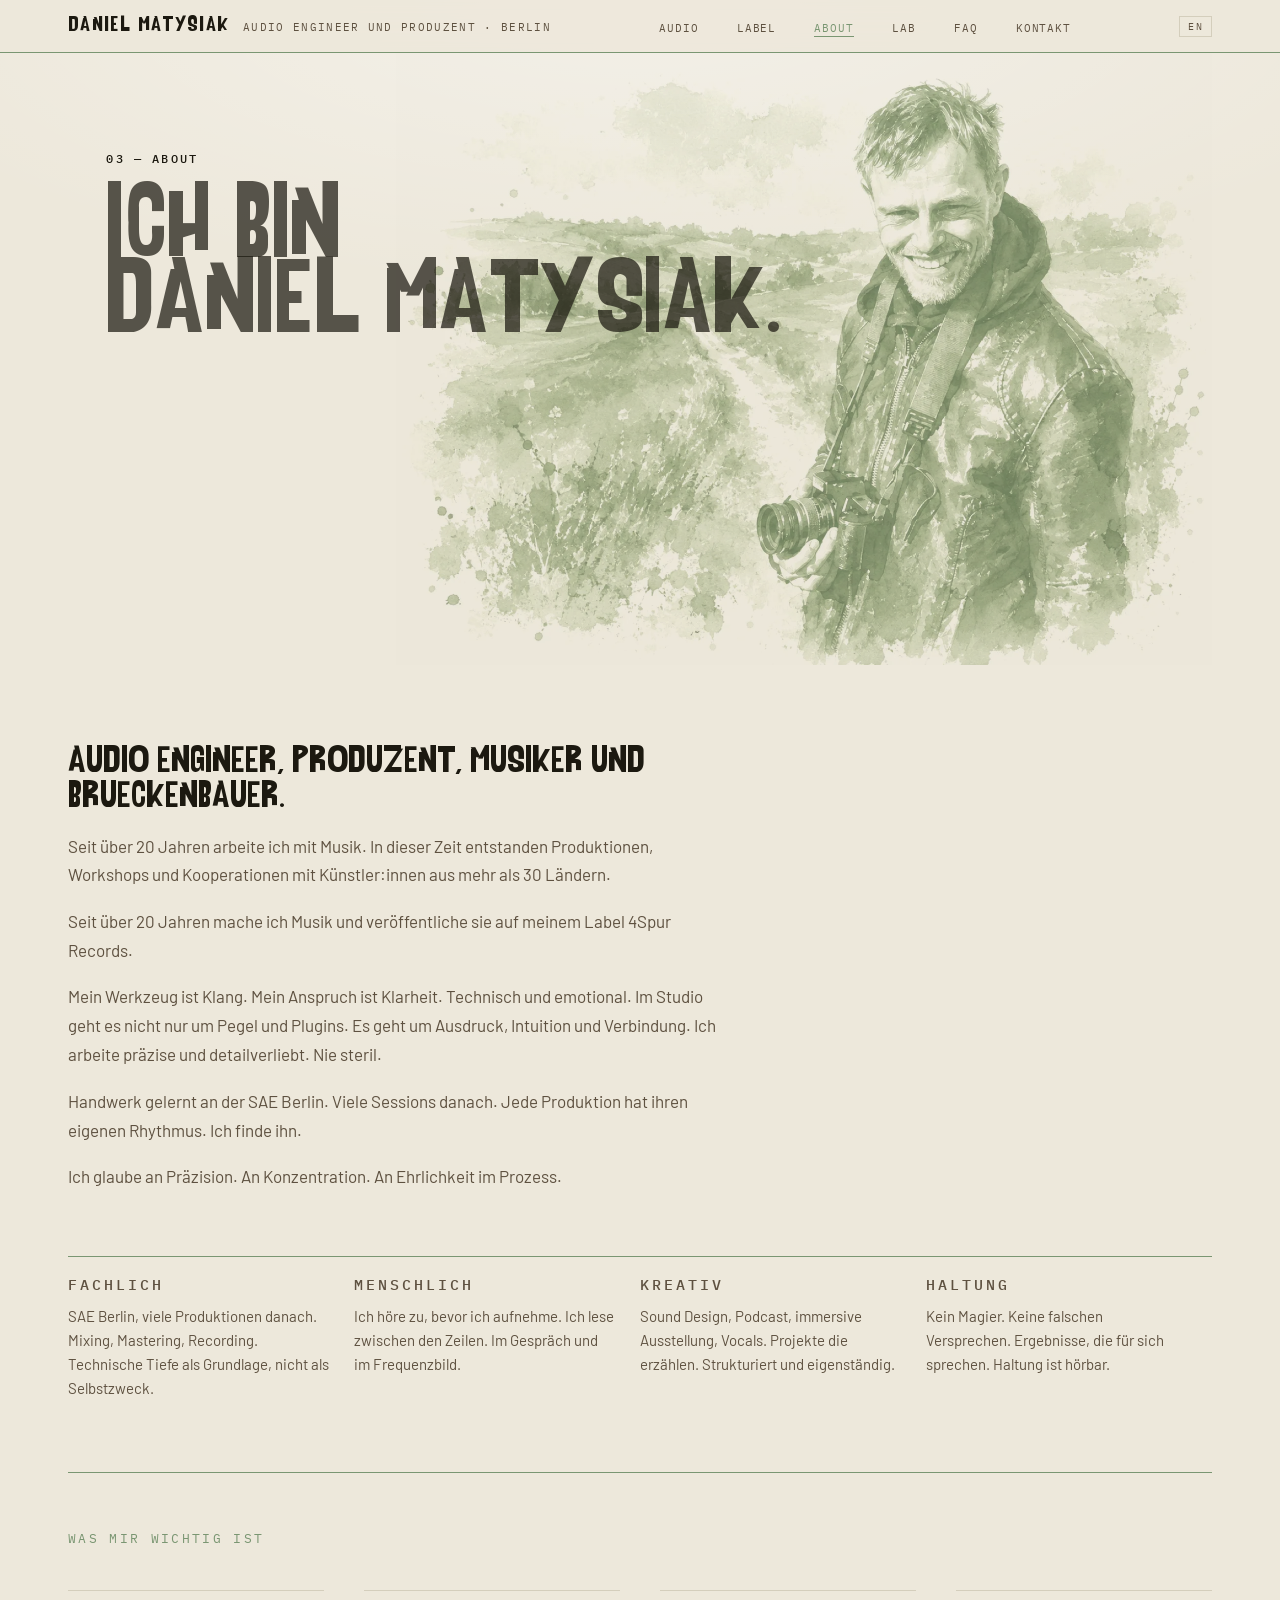
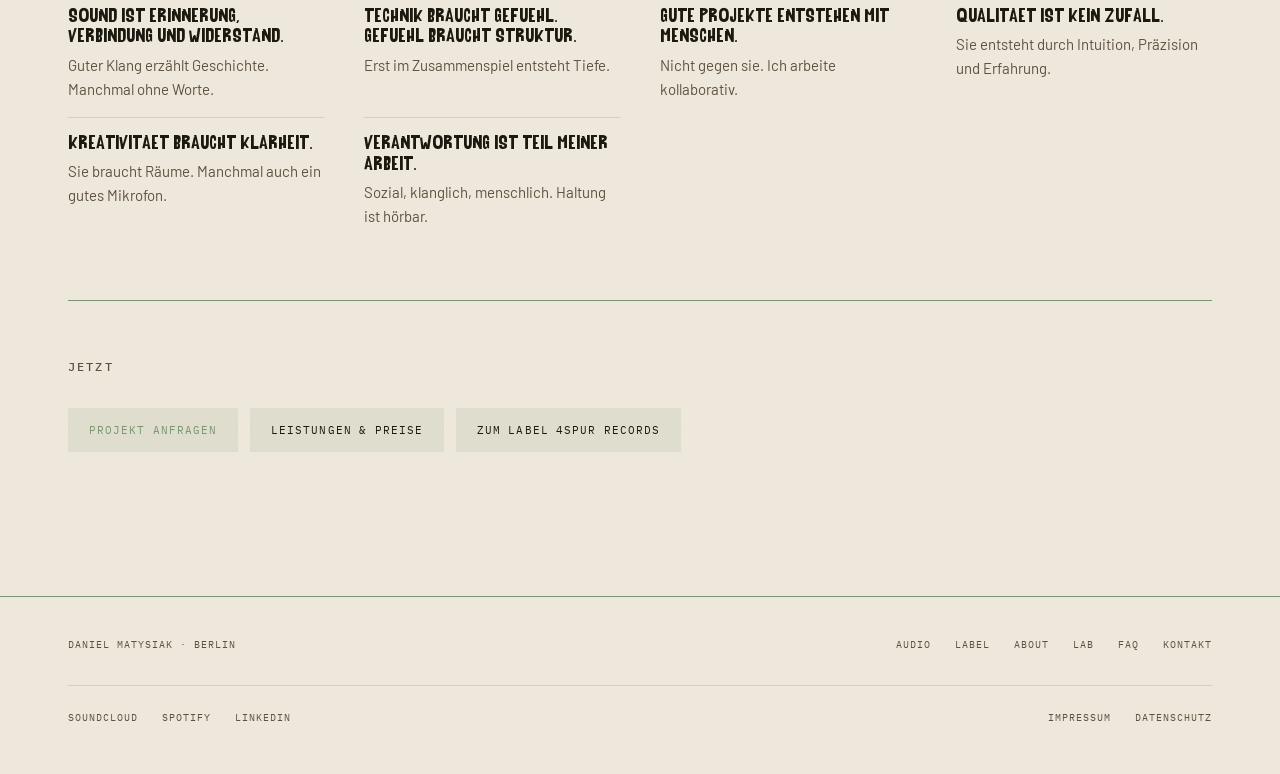
==== commit 323a7822: "Menü-Reihenfolge: Audio, Label, About, Lab, FAQ, Kontakt Co-Authored-By: Claude Sonnet 5.5 <noreply@" ====
--- a/about.html
+++ b/about.html
@@ -42,9 +42,9 @@
       </button>
       <ul class="nav-links" id="nav-links">
         <li><a href="leistungen.html">Audio</a></li>
-        <li><a href="lab.html">Lab</a></li>
         <li><a href="label.html">Label</a></li>
         <li><a href="about.html" class="active">About</a></li>
+        <li><a href="lab.html">Lab</a></li>
         <li><a href="faq.html">FAQ</a></li>
         <li><a href="kontakt.html">Kontakt</a></li>
       </ul>
@@ -55,7 +55,7 @@
   <main class="page">
 
     <section class="hero hero-deco">
-      <p class="hero-kicker">04 — About</p>
+      <p class="hero-kicker">03 — About</p>
       <h1 data-en="I'm<br>Daniel Matysiak.">Ich bin<br>Daniel Matysiak.</h1>
       <img class="hero-deco-img hero-deco-full" src="img/about_hero.webp" alt="" aria-hidden="true">
     </section>
@@ -141,9 +141,9 @@
         <span>Daniel Matysiak · Berlin</span>
         <nav class="footer-nav">
           <a href="leistungen.html">Audio</a>
-          <a href="lab.html">Lab</a>
           <a href="label.html">Label</a>
           <a href="about.html">About</a>
+          <a href="lab.html">Lab</a>
           <a href="faq.html">FAQ</a>
           <a href="kontakt.html">Kontakt</a>
         </nav>
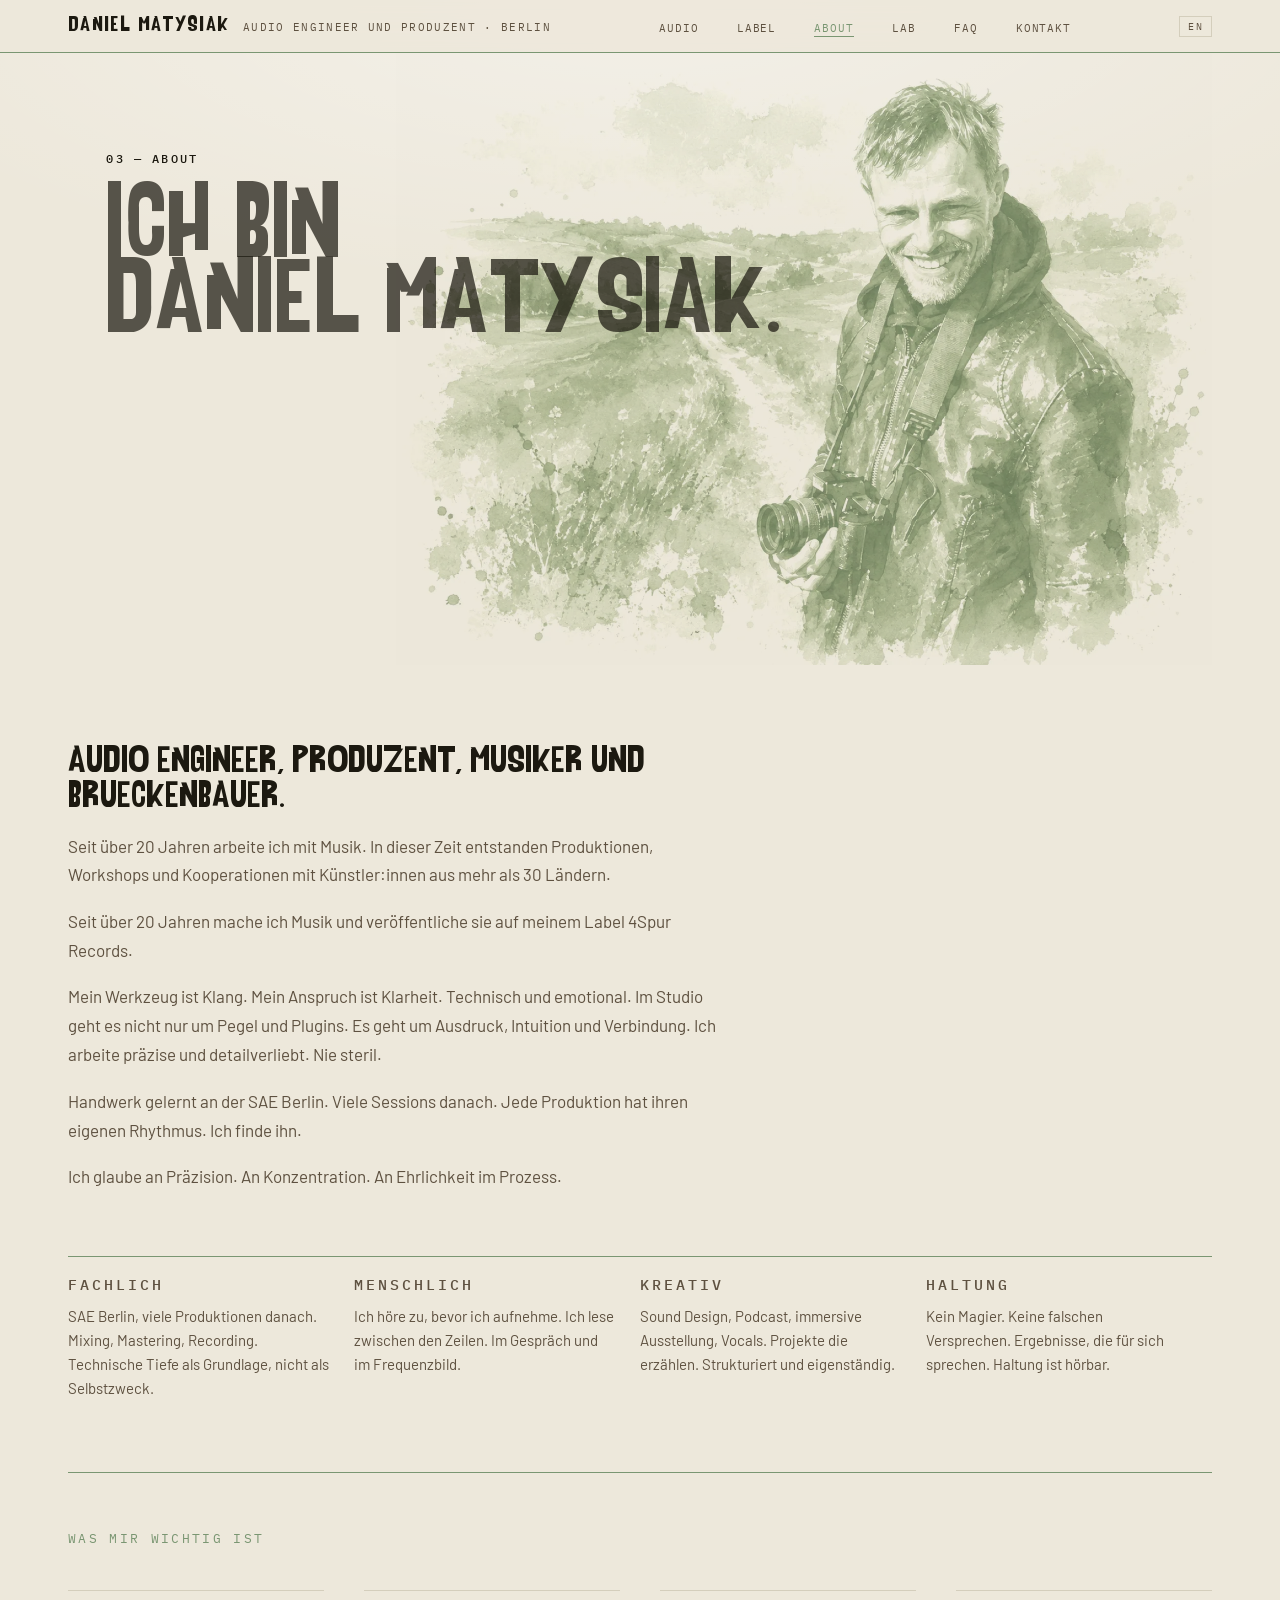
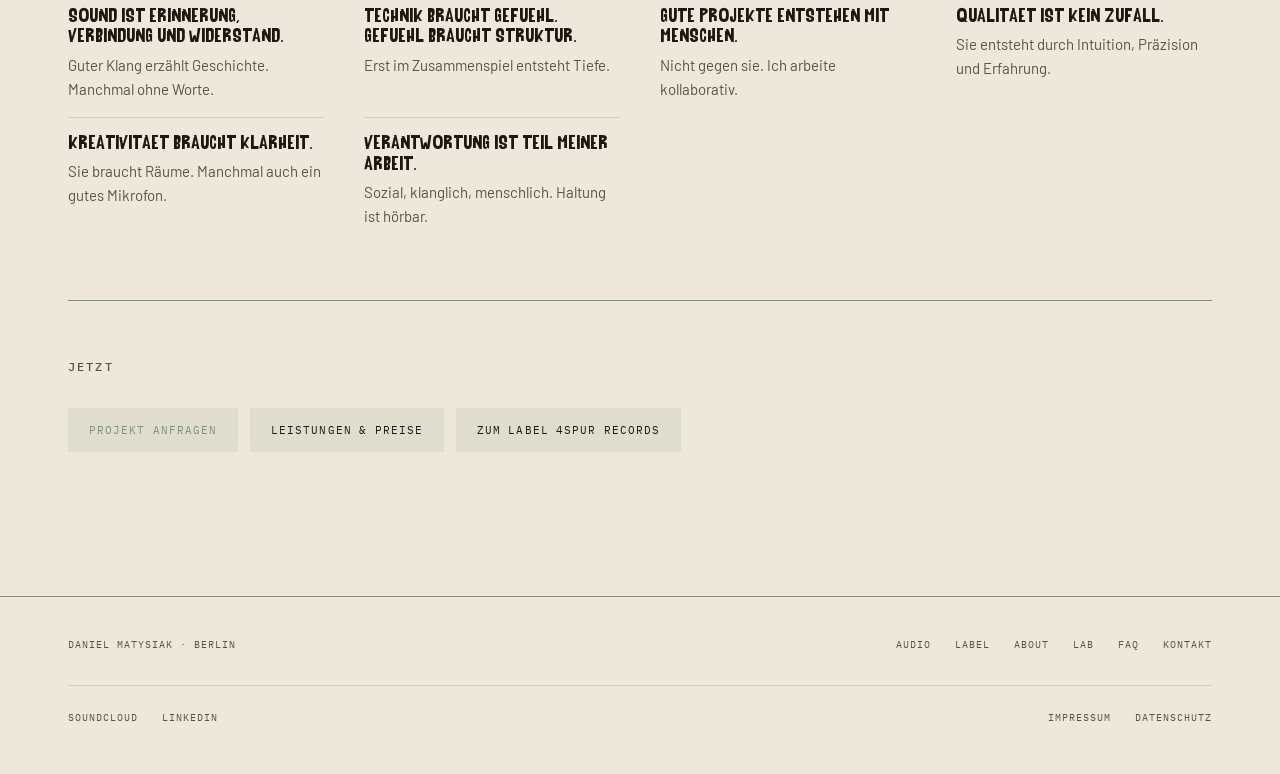
==== commit 2e043d48: "808 gespiegelt, Platzhalter-Cover wieder drin, Spotify-Link im Footer entfernt Co-Authored-By: Claud" ====
--- a/about.html
+++ b/about.html
@@ -151,7 +151,6 @@
       <div class="footer-bottom">
         <div class="footer-socials">
           <a href="https://soundcloud.com/daniel-matysiak" target="_blank" rel="noopener">SoundCloud</a>
-          <a href="https://open.spotify.com/intl-de/artist/17CMWAOhR9dAiNUkGM2mId" target="_blank" rel="noopener">Spotify</a>
           <a href="https://www.linkedin.com/in/daniel-matysiak-9b5b524a/" target="_blank" rel="noopener">LinkedIn</a>
         </div>
         <div class="footer-legal">
--- a/styles.css
+++ b/styles.css
@@ -2364,12 +2364,21 @@
 .artist-menu button:active { transform: scale(0.98); }
 .artist-menu button:focus-visible { outline: 2px solid var(--accent); outline-offset: -2px; }
 
-.artist-intro { padding: clamp(28px, 4vw, 56px) 0 8px; scroll-margin-top: 84px; max-width: 68ch; }
+.artist-intro { padding: clamp(28px, 4vw, 56px) 0 8px; scroll-margin-top: 84px; --ag: clamp(14px, 1.4vw, 22px); }   /* --ag = Abstand der Cover untereinander */
+.artist-intro-body { display: flex; align-items: flex-start; gap: var(--ag); margin-bottom: 1.25rem; }
+.artist-intro-photo { flex: none; width: 232px; height: 174px; padding: 0; border: 0; background: none; cursor: zoom-in; overflow: hidden;
+  opacity: 0.8; transition: opacity 220ms var(--ease-out), transform 100ms var(--ease-out); }   /* Größe setzt label.js: so hoch wie der Text */
+.artist-intro-photo[hidden] { display: none; }
+.artist-intro-photo img { display: block; width: 100%; height: 100%; object-fit: cover; }
+@media (hover: hover) and (pointer: fine) { .artist-intro-photo:hover { opacity: 0.98; } }
+.artist-intro-photo:active { transform: scale(0.99); }
+.artist-intro-photo:focus-visible { outline: 2px solid var(--accent); outline-offset: 3px; opacity: 1; }
+@media (max-width: 800px) { .artist-intro-body { flex-direction: column; } .artist-intro-photo { width: 100% !important; height: auto !important; aspect-ratio: 4 / 3; } }
 .artist-intro[hidden] { display: none; }
 .artist-intro.is-in { animation: intro-in 260ms var(--ease-out); }
 @keyframes intro-in { from { opacity: 0; transform: translateY(8px); } }
 .artist-intro-name { font-family: var(--display); font-weight: 400; font-size: clamp(34px, 4.4vw, 60px); line-height: 1.02; margin: 0 0 1rem; text-wrap: balance; }
-.artist-intro-text { font-size: clamp(16px, 1.5vw, 18px); line-height: 1.6; margin: 0 0 1.25rem; }
+.artist-intro-text { flex: 0 1 50ch; min-width: 0; font-size: clamp(16px, 1.5vw, 18px); line-height: 1.6; margin: 0; }
 .artist-intro-meta { display: flex; flex-wrap: wrap; align-items: baseline; gap: 6px 22px; margin: 0; font-family: var(--mono); font-size: 11px; letter-spacing: 0.1em; text-transform: uppercase; color: var(--muted); }
 .artist-intro-link { color: var(--text); text-decoration: underline; text-decoration-color: var(--accent); text-underline-offset: 3px; }
 .artist-intro-reset { background: none; border: 0; padding: 0; font: inherit; letter-spacing: inherit; text-transform: inherit; color: var(--accent); cursor: pointer; text-decoration: underline; text-underline-offset: 3px; transition: color 160ms ease, transform 100ms var(--ease-out); }
@@ -2388,3 +2397,17 @@
   .btn-menu .caret { transition: none; }
 }
 .filtered .release-wall .section-intro { display: none; }
+
+/* Artist-Foto in der Lightbox: Format des Fotos, nie größer als das Original erlaubt (max-width setzt label.js) */
+.lightbox.is-photo .lightbox-art { width: min(92vw, calc(84dvh * var(--ar, 1.3333))); height: auto; aspect-ratio: var(--ar, 1.3333); }
+.lightbox.is-photo .lightbox-fig img { width: 100%; height: 100%; object-fit: cover; }
+
+/* Widerruf der Spotify-Einwilligung: leise, unter dem Player */
+.panel-revoke { display: block; margin: 10px 0 0; padding: 0; background: none; border: 0; cursor: pointer; font-family: var(--mono); font-size: 11px; letter-spacing: 0.04em; color: var(--muted); text-decoration: underline; text-underline-offset: 3px; transition: color 160ms ease, transform 100ms var(--ease-out); }
+.panel-revoke[hidden] { display: none; }
+.panel-revoke:active { transform: scale(0.97); }
+@media (hover: hover) and (pointer: fine) { .panel-revoke:hover { color: var(--accent); } }
+.panel-revoke:focus-visible { outline: 2px solid var(--accent); outline-offset: 2px; }
+
+/* „808“ in der Display-Schrift vertikal gespiegelt: der große Bauch unten */
+.n808 { display: inline-block; transform: translateY(-0.115em) scaleY(-1); transform-origin: 50% 50%; }   /* Spiegelachse liegt mittig im Zeilenkasten, die Ziffer sitzt tiefer: um 0,115 em anheben */
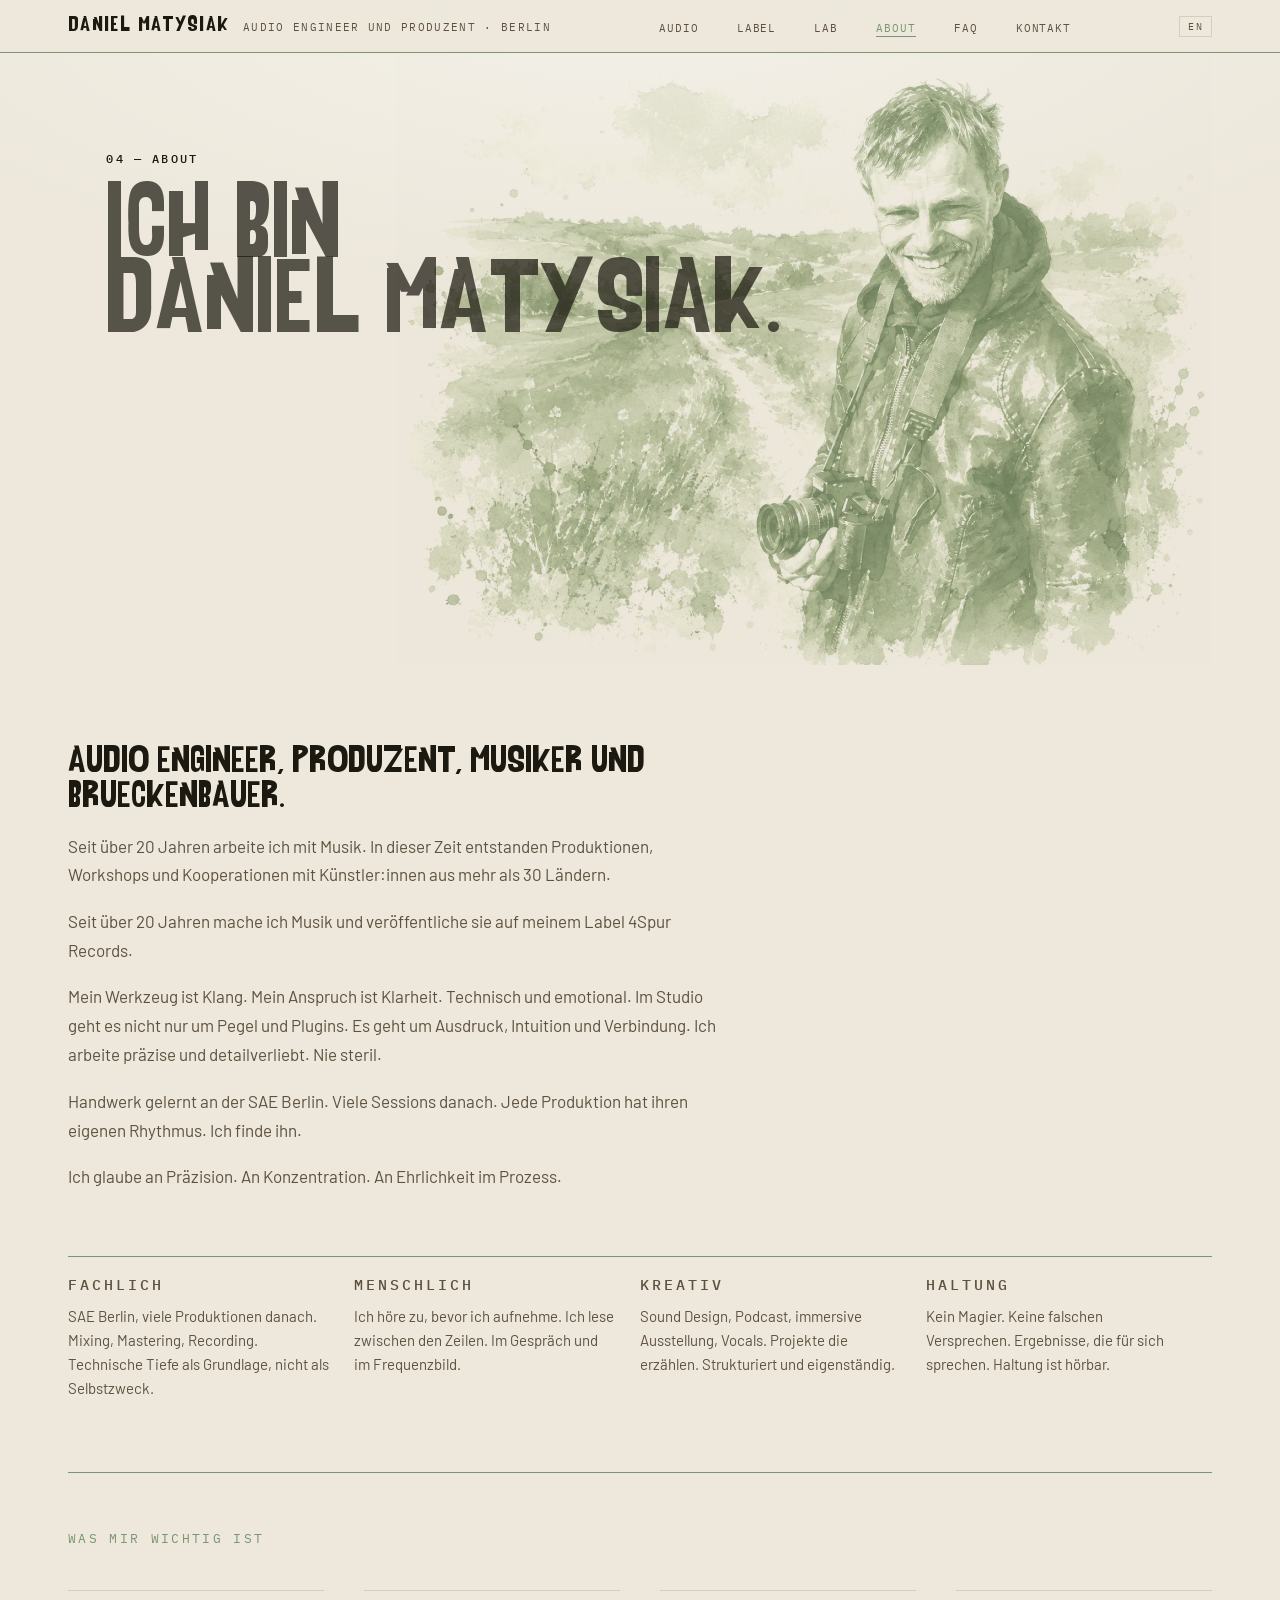
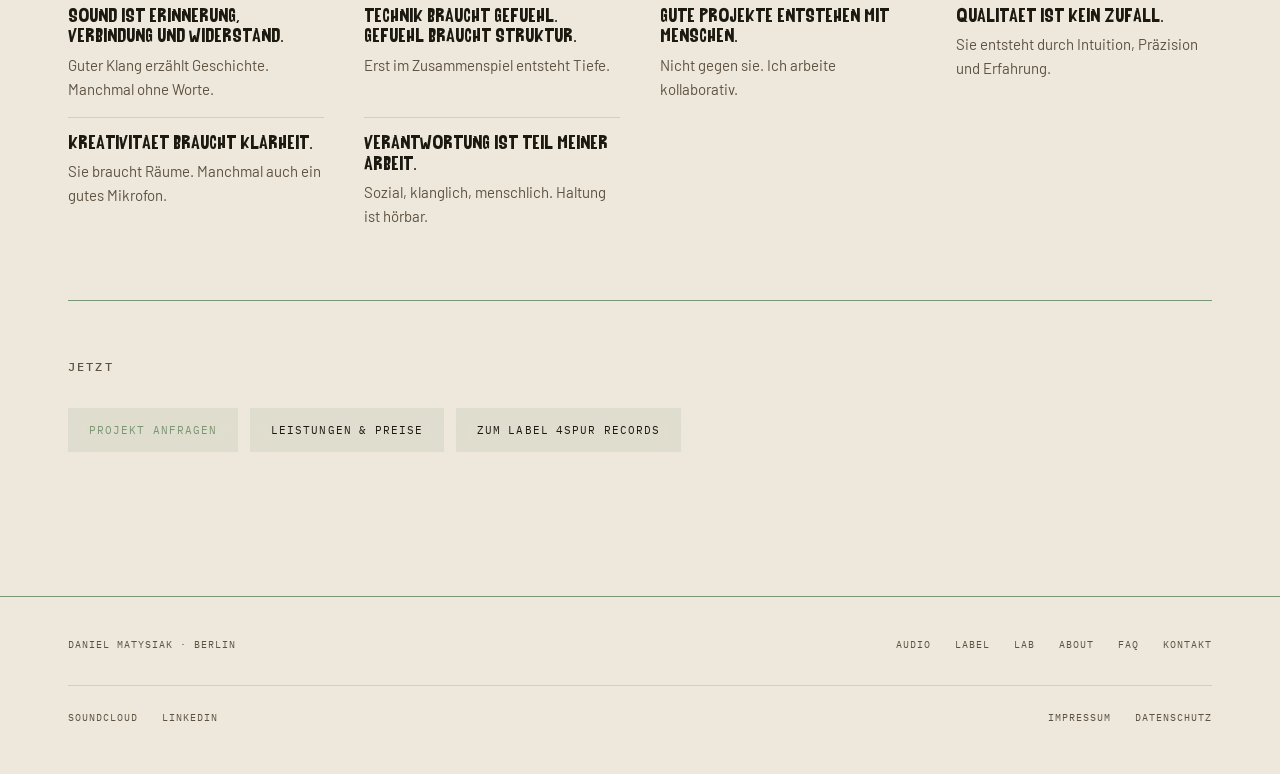
==== commit 422f5d06: "Navigation: Lab vor About (Menü, Footer, Startseite, Kapitelnummern) Co-Authored-By: Claude Sonnet 5" ====
--- a/about.html
+++ b/about.html
@@ -43,8 +43,8 @@
       <ul class="nav-links" id="nav-links">
         <li><a href="leistungen.html">Audio</a></li>
         <li><a href="label.html">Label</a></li>
+        <li><a href="lab.html">Lab</a></li>
         <li><a href="about.html" class="active">About</a></li>
-        <li><a href="lab.html">Lab</a></li>
         <li><a href="faq.html">FAQ</a></li>
         <li><a href="kontakt.html">Kontakt</a></li>
       </ul>
@@ -55,7 +55,7 @@
   <main class="page">
 
     <section class="hero hero-deco">
-      <p class="hero-kicker">03 — About</p>
+      <p class="hero-kicker">04 — About</p>
       <h1 data-en="I'm<br>Daniel Matysiak.">Ich bin<br>Daniel Matysiak.</h1>
       <img class="hero-deco-img hero-deco-full" src="img/about_hero.webp" alt="" aria-hidden="true">
     </section>
@@ -142,8 +142,8 @@
         <nav class="footer-nav">
           <a href="leistungen.html">Audio</a>
           <a href="label.html">Label</a>
+          <a href="lab.html">Lab</a>
           <a href="about.html">About</a>
-          <a href="lab.html">Lab</a>
           <a href="faq.html">FAQ</a>
           <a href="kontakt.html">Kontakt</a>
         </nav>
--- a/styles.css
+++ b/styles.css
@@ -60,10 +60,9 @@
   --accent-h:  #de8450;
 }
 
-
 body.page-label {
-  --accent:    #4878b0;
-  --accent-h:  #5a8cc8;
+  --accent:    #3a9a96;
+  --accent-h:  #4fb0ab;
 }
 
 body.page-about {
@@ -458,7 +457,6 @@
 
 .hero-deco .lede { color: var(--text); }
 
-
 .hero-deco .hero-kicker { color: var(--text); }
 
 .hero-deco .hero-kicker,
@@ -488,13 +486,10 @@
   object-position: center top;
 }
 
-
 /* Hero h1: semi-transparent fill so illustration bleeds through the letters */
 .hero-deco h1 {
   color: rgba(28, 25, 16, 0.72);
 }
-
-
 
 .hero-deco-img.hero-deco-portrait {
   position: absolute;
@@ -591,61 +586,8 @@
 }
 
 /* Hero with image — 2-column editorial layout */
-.hero-has-img {
-  display: grid;
-  grid-template-columns: 1fr clamp(280px, 42vw, 540px);
-  grid-template-rows: minmax(clamp(320px, 55vh, 680px), auto);
-  gap: 0;
-  align-items: stretch;
-  margin-right: calc(-1 * var(--gutter));
-}
-
-.hero-text {
-  min-width: 0;
-}
 
 /* h1 scales to the narrower text column */
-.hero-has-img h1 {
-  font-size: clamp(32px, 4.5vw, 58px);
-}
-
-.page-kontakt .hero-has-img h1 {
-  font-size: clamp(48px, 7vw, 96px);
-}
-
-.hero-has-img .hero-grid {
-  grid-column: 1 / -1;
-  margin-top: 1.25rem;
-}
-
-.hero-img-wrap {
-  background: transparent;
-  overflow: hidden;
-  padding-left: clamp(1rem, 2vw, 2rem);
-  opacity: 0;
-  transform: translateY(6px);
-  animation: fadeUp 280ms var(--ease-out) 120ms forwards;
-}
-
-.hero-img {
-  width: 100%;
-  height: 100%;
-  object-fit: contain;
-  display: block;
-  opacity: 0.9;
-  mix-blend-mode: multiply;
-  position: relative;
-  z-index: -1;
-}
-
-@media (max-width: 680px) {
-  .hero-has-img {
-    grid-template-columns: 1fr;
-  }
-  .hero-img-wrap {
-    display: none;
-  }
-}
 
 .hero-kicker {
   font-family: var(--mono);
@@ -830,8 +772,12 @@
 
   .chapter-item:nth-child(2):hover,
   .chapter-item:nth-child(2):hover .chapter-title { color: #cf7338; }
+  .chapter-item:nth-child(1):hover,
+  .chapter-item:nth-child(1):hover .chapter-title { color: #4878b0; }
+  .chapter-item:nth-child(2):hover,
+  .chapter-item:nth-child(2):hover .chapter-title { color: #3a9a96; }
   .chapter-item:nth-child(3):hover,
-  .chapter-item:nth-child(3):hover .chapter-title { color: #4878b0; }
+  .chapter-item:nth-child(3):hover .chapter-title { color: #cf7338; }
   .chapter-item:nth-child(4):hover,
   .chapter-item:nth-child(4):hover .chapter-title { color: #7a9672; }
   .chapter-item:nth-child(5):hover,
@@ -932,21 +878,8 @@
   max-width: 680px;
 }
 
-.about-photo-wrap { position: relative; }
-
-.about-photo {
-  width: 100%;
-  height: 100%;
-  max-height: 540px;
-  object-fit: cover;
-  object-position: center top;
-  display: block;
-  filter: grayscale(30%) contrast(1.06) sepia(8%);
-}
-
 @media (max-width: 720px) {
   .about-grid { grid-template-columns: 1fr; gap: 2.5rem; }
-  .about-photo { max-height: 380px; }
 }
 
 .stance-block { margin-top: 1.5rem; }
@@ -1036,7 +969,6 @@
 .value-item:active { border-top-color: var(--accent); }
 .value-item:active h4 { color: var(--accent); }
 
-
 .pillar { transition: background 180ms var(--ease-out); }
 
 @media (hover: hover) and (pointer: fine) {
@@ -1044,7 +976,6 @@
 }
 
 /* ─── LAB MODULES ─────────────────────────────────── */
-.lab-intro { max-width: 640px; margin-bottom: 3rem; }
 
 .lab-phases {
   display: grid;
@@ -1153,20 +1084,6 @@
   font-size: 15px;
   color: var(--muted);
   margin-bottom: 1rem;
-}
-
-.lab-cta {
-  margin-top: 3rem;
-  padding-top: 2rem;
-  display: flex;
-  flex-direction: column;
-  align-items: flex-start;
-  gap: 1rem;
-}
-
-.lab-cta p {
-  font-size: 15px;
-  color: var(--muted);
 }
 
 /* ─── LAB MODULE POPUPS ───────────────────────────── */
@@ -1393,61 +1310,7 @@
   border-bottom-color: var(--accent);
 }
 
-/* ─── EDITORIAL LIST ──────────────────────────────── */
-.editorial-list { display: grid; gap: 0; }
-
-.editorial-item {
-  padding: 1.75rem 0 2rem;
-  border-top: 1px solid var(--line);
-}
-
-.editorial-item:first-child { border-top: 0; padding-top: 0; }
-
-.editorial-item h3 {
-  margin: 0.35rem 0 0.5rem;
-}
-
-.editorial-item h3 a {
-  text-decoration: none;
-  transition: color 160ms ease;
-}
-
-.editorial-item h3 a:hover { color: var(--accent); }
-
-.editorial-item p {
-  font-size: 15px;
-  color: var(--muted);
-}
-
 /* ─── FAQ ─────────────────────────────────────────── */
-.faq-tabs {
-  display: flex;
-  border-bottom: 1px solid var(--line);
-  margin-bottom: 0;
-}
-
-.faq-tab {
-  background: none;
-  border: none;
-  border-bottom: 2px solid transparent;
-  margin-bottom: -1px;
-  padding: 0.65rem 1.25rem;
-  font-family: var(--mono);
-  font-size: 10.5px;
-  letter-spacing: 0.1em;
-  text-transform: uppercase;
-  color: var(--muted);
-  cursor: pointer;
-  transition: color 160ms ease, border-color 160ms ease;
-}
-
-.faq-tab.active { color: var(--accent); border-bottom-color: var(--accent); }
-@media (hover: hover) and (pointer: fine) {
-  .faq-tab:hover { color: var(--text); }
-}
-
-.faq-panel        { display: none; }
-.faq-panel.active { display: block; }
 
 details.acc-item { border-top: 1px solid var(--line); }
 details.acc-item:last-child { border-bottom: 1px solid var(--line); }
@@ -1554,7 +1417,6 @@
   }
 }
 
-
 .hours { margin-top: 2rem; }
 
 .hour-row {
@@ -1666,22 +1528,6 @@
 }
 
 /* ─── EMBEDS ──────────────────────────────────────── */
-.embed-stack {
-  display: flex;
-  flex-direction: column;
-  gap: 1.5rem;
-  margin-top: 2rem;
-}
-
-.embed-row {
-  display: grid;
-  grid-template-columns: 1fr 1fr;
-  gap: 1.5rem;
-}
-
-@media (max-width: 780px) {
-  .embed-row { grid-template-columns: 1fr; }
-}
 
 .releases-block {
   margin-top: 2.5rem;
@@ -1692,78 +1538,6 @@
   padding-top: 2.5rem;
   border-top: 1px solid var(--line);
 }
-
-.embed-wrap {
-  border: 1px solid var(--line);
-  overflow: hidden;
-  background: var(--bg-2);
-}
-
-.embed-wrap-label {
-  font-family: var(--mono);
-  font-size: 10px;
-  letter-spacing: 0.18em;
-  text-transform: uppercase;
-  color: var(--muted);
-  padding: 0.6rem 1rem;
-  border-bottom: 1px solid var(--line);
-  display: flex;
-  justify-content: space-between;
-  align-items: center;
-}
-
-.embed-wrap-label a {
-  color: var(--accent);
-  text-decoration: none;
-  transition: color 160ms ease;
-}
-.embed-wrap-label a:hover { color: var(--accent-h); }
-
-.embed-wrap iframe {
-  display: block;
-  width: 100%;
-  border: none;
-  border-radius: 0 !important;
-  clip-path: inset(0);
-}
-
-.embed-wrap.embed-spotify iframe {
-  filter: sepia(8%) brightness(0.97) saturate(0.88);
-}
-
-.embed-attribution {
-  font-family: var(--mono);
-  font-size: 9.5px;
-  letter-spacing: 0.06em;
-  color: var(--muted);
-  padding: 0.5rem 1rem;
-  border-top: 1px solid var(--line);
-}
-
-.embed-attribution a {
-  color: var(--muted);
-  text-decoration: none;
-  transition: color 160ms ease;
-}
-.embed-attribution a:hover { color: var(--accent); }
-
-.embed-links {
-  display: flex;
-  gap: 2rem;
-  margin-top: 1.5rem;
-  flex-wrap: wrap;
-}
-
-.embed-links a {
-  font-family: var(--mono);
-  font-size: 10.5px;
-  letter-spacing: 0.08em;
-  text-transform: uppercase;
-  color: var(--muted);
-  text-decoration: none;
-  transition: color 160ms ease;
-}
-.embed-links a:hover { color: var(--text); }
 
 /* ─── MOBILE TAP HIGHLIGHT (erste 3 Seiten) ──────── */
 .chapter-item.tapped { color: var(--accent); }
@@ -2018,8 +1792,6 @@
   letter-spacing: 0.04em;
   color: var(--muted);
 }
-
-.release-count { color: var(--accent); font-weight: 500; }
 
 /* Jahresnavigation */
 .year-nav {
@@ -2214,14 +1986,15 @@
   letter-spacing: 0.18em; text-transform: uppercase; color: var(--accent);
 }
 
-.panel-tracks { padding-left: 1.6rem; }
-.panel-tracks li { padding: 6px 0; border-bottom: 1px solid var(--line); }
-.panel-tracks li span:first-child { overflow-wrap: anywhere; }
-.track-dur { float: right; font-family: var(--mono); font-size: 11px; color: var(--muted); }
-
-.panel-credits { display: grid; grid-template-columns: auto 1fr; gap: 4px 16px; }
+.panel-tracks { list-style: none; padding-left: 0; counter-reset: trk; }
+.panel-tracks li { display: flex; align-items: baseline; gap: 0.5rem; padding: 6px 0; border-bottom: 1px solid var(--line); counter-increment: trk; }   /* Nummer, Titel und Laufzeit auf einer Grundlinie */
+.panel-tracks li::before { content: counter(trk) "."; min-width: 1.5rem; }
+.panel-tracks li span:first-child { flex: 1; min-width: 0; overflow-wrap: anywhere; }
+.track-dur { margin-left: auto; font-family: var(--mono); font-size: 11px; color: var(--muted); white-space: nowrap; }
+
+.panel-credits { display: grid; grid-template-columns: auto 1fr; gap: 6px 14px; align-items: baseline; }   /* Rolle und Name auf einer Grundlinie */
 .panel-credits dt { font-family: var(--mono); font-size: 11px; letter-spacing: 0.08em; text-transform: uppercase; color: var(--muted); }
-.panel-credits dd { margin: 0; }
+.panel-credits dd { margin: 0; font-family: var(--mono); font-size: 11px; font-weight: 500; letter-spacing: 0.08em; text-transform: uppercase; color: var(--text); }   /* gleiche Schrift und Zeile wie die Rolle, etwas kräftiger */
 
 @media (max-width: 700px) {
   .release-panel { inset: 0; width: 100vw; border-left: 0; }
@@ -2277,6 +2050,7 @@
 .artist-tile .cover img { position: absolute; inset: 0; width: 100%; height: 100%; object-fit: cover; object-position: 50% 12%; }
 .artist-tile .meta { flex: none; }
 .artist-tile .release-artist { text-transform: uppercase; }
+button.panel-cover.is-portrait { border: 0; cursor: zoom-in; }
 .panel-cover.is-portrait { aspect-ratio: auto; width: auto; max-width: 100%; background: none; }
 .panel-cover.is-portrait img { width: auto; max-width: 100%; height: auto; max-height: 42dvh; object-fit: contain; }
 
@@ -2373,7 +2147,8 @@
 @media (hover: hover) and (pointer: fine) { .artist-intro-photo:hover { opacity: 0.98; } }
 .artist-intro-photo:active { transform: scale(0.99); }
 .artist-intro-photo:focus-visible { outline: 2px solid var(--accent); outline-offset: 3px; opacity: 1; }
-@media (max-width: 800px) { .artist-intro-body { flex-direction: column; } .artist-intro-photo { width: 100% !important; height: auto !important; aspect-ratio: 4 / 3; } }
+@media (max-width: 800px) { .artist-intro-body { flex-direction: column; }
+  .artist-intro-photo { width: 100% !important; height: auto !important; aspect-ratio: 4 / 3; } }
 .artist-intro[hidden] { display: none; }
 .artist-intro.is-in { animation: intro-in 260ms var(--ease-out); }
 @keyframes intro-in { from { opacity: 0; transform: translateY(8px); } }
@@ -2411,3 +2186,119 @@
 
 /* „808“ in der Display-Schrift vertikal gespiegelt: der große Bauch unten */
 .n808 { display: inline-block; transform: translateY(-0.115em) scaleY(-1); transform-origin: 50% 50%; }   /* Spiegelachse liegt mittig im Zeilenkasten, die Ziffer sitzt tiefer: um 0,115 em anheben */
+
+.title-slash { font-family: var(--sans); font-weight: 500; }   /* Schrägstrich fehlt in der Display-Schrift */
+
+/* Eigener Tooltip in der Schrift der Seite (statt des System-Tooltips) */
+[data-tip] { position: relative; }
+[data-tip]::after {
+  content: attr(data-tip); position: absolute; left: 0; top: calc(100% + 8px); z-index: 40; white-space: nowrap; pointer-events: none;
+  font-family: var(--mono); font-size: 11px; font-weight: 400; letter-spacing: 0.06em; text-transform: none; line-height: 1.2; color: var(--text);
+  background: rgba(237, 232, 219, 0.97); padding: 7px 10px;
+  opacity: 0; transform: translateY(-4px); transition: opacity 100ms var(--ease-out), transform 100ms var(--ease-out);   /* Ausblenden schnell */
+}
+@media (hover: hover) and (pointer: fine) { [data-tip]:hover::after { opacity: 1; transform: none; transition: opacity 160ms var(--ease-out) 350ms, transform 160ms var(--ease-out) 350ms; } }   /* kurze Verzögerung gegen versehentliches Aufpoppen */
+[data-tip]:focus-visible::after { opacity: 1; transform: none; }
+@media (prefers-reduced-motion: reduce) { [data-tip]::after { transition: none; transform: none; } }
+
+/* Hero-Knopf „Label-Künstler“: im Blau der Hero-Überschrift beim Hover (.hero:hover h1 = Akzent 72 %) mit hellem Text (Seitenhintergrund) */
+.page-label .btn-menu { background: color-mix(in srgb, var(--accent) 72%, transparent); color: var(--bg); transition: background-color 160ms ease, transform 100ms var(--ease-out); }
+@media (hover: hover) and (pointer: fine) { .page-label .btn-menu:hover { background: color-mix(in srgb, var(--accent) 86%, transparent); } }
+.page-label .btn-menu[aria-expanded="true"] { background: color-mix(in srgb, var(--accent) 86%, transparent); }
+.page-label .btn-menu:focus-visible { outline: 2px solid var(--accent); outline-offset: 3px; }
+
+/* Textlink im Einleitungssatz der Wand */
+.intro-artists { padding: 0; border: 0; background: none; font: inherit; color: var(--text); cursor: pointer; text-decoration: underline; text-decoration-color: var(--accent); text-underline-offset: 3px; transition: color 160ms ease, transform 100ms var(--ease-out); }
+.intro-artists:active { transform: scale(0.97); }
+@media (hover: hover) and (pointer: fine) { .intro-artists:hover { color: var(--accent); } }
+.intro-artists:focus-visible { outline: 2px solid var(--accent); outline-offset: 2px; }
+
+/* Knopf unter der Wand: Abstand zur letzten Kachelreihe */
+.wall-cta { margin-top: clamp(28px, 4vw, 56px); }
+
+.heart { display: inline-block; transform: rotate(-90deg); margin-left: 0.15em; }   /* „<3“ um 90° gegen den Uhrzeigersinn: Herz steht aufrecht */
+
+/* Teilen: Button am Ende des Panels + Dialog */
+.panel-share { margin: 28px 0 0; padding-top: 18px; border-top: 1px solid color-mix(in srgb, var(--muted) 28%, transparent); }
+.share-btn { display: inline-flex; align-items: center; gap: 8px; padding: 6px 0; background: none; border: 0; cursor: pointer; color: var(--accent);
+  font-family: var(--mono); font-size: 11px; letter-spacing: 0.1em; text-transform: uppercase; transition: color 160ms ease, transform 100ms var(--ease-out); }
+.share-btn svg { flex: none; }
+.share-btn span { text-decoration: underline; text-decoration-color: color-mix(in srgb, currentColor 40%, transparent); text-underline-offset: 4px; }
+.share-btn:active { transform: scale(0.97); }
+.share-btn:focus-visible { outline: 2px solid var(--accent); outline-offset: 3px; }
+.share-dialog { width: min(420px, calc(100vw - 32px)); margin: auto; padding: 26px 24px 22px; border: 0; border-radius: 14px; background: var(--bg); color: var(--text);
+  box-shadow: 0 18px 60px rgba(28, 25, 16, 0.35); opacity: 0; transform: translateY(8px) scale(0.97);
+  transition: opacity 180ms ease, transform 220ms var(--ease-out), overlay 180ms allow-discrete, display 180ms allow-discrete; }
+.share-dialog[open] { opacity: 1; transform: none; }
+@starting-style { .share-dialog[open] { opacity: 0; transform: translateY(8px) scale(0.97); } }
+.share-dialog::backdrop { background: rgba(28, 25, 16, 0.5); -webkit-backdrop-filter: blur(4px); backdrop-filter: blur(4px); }
+.share-title { margin: 0; font-size: 26px; line-height: 1.1; }
+.share-sub { margin: 6px 36px 16px 0; font-size: 15px; color: var(--muted); overflow-wrap: anywhere; }
+.share-close { position: absolute; top: 8px; right: 8px; width: 40px; height: 40px; display: grid; place-items: center; border: 0; background: none; color: var(--muted); font-family: var(--mono); font-size: 24px; line-height: 1; cursor: pointer; }
+@media (hover: hover) and (pointer: fine) { .share-close:hover { color: var(--accent); } }
+.share-close:focus-visible { outline: 2px solid var(--accent); outline-offset: 2px; }
+.share-field { display: flex; gap: 8px; }
+.share-field input { flex: 1; min-width: 0; padding: 10px 12px; border: 1px solid color-mix(in srgb, var(--muted) 40%, transparent); border-radius: 8px; background: transparent; color: var(--text); font-family: var(--mono); font-size: 12px; }
+.share-copy { flex: none; padding: 0 14px; border: 0; border-radius: 8px; background: var(--accent); color: var(--bg); cursor: pointer; font-family: var(--mono); font-size: 11px; letter-spacing: 0.08em; text-transform: uppercase; transition: background-color 160ms ease, transform 100ms var(--ease-out); }
+.share-copy.is-done { background: var(--muted); }
+.share-copy:active { transform: scale(0.97); }
+.share-copy:focus-visible, .share-field input:focus-visible { outline: 2px solid var(--accent); outline-offset: 2px; }
+.share-targets { list-style: none; display: flex; flex-wrap: wrap; gap: 6px 22px; margin: 18px 0 0; padding: 0; }
+.share-targets a, .share-targets button { padding: 4px 0; background: none; border: 0; cursor: pointer; color: var(--accent); font-family: var(--mono); font-size: 11px; letter-spacing: 0.1em; text-transform: uppercase;
+  text-decoration: underline; text-decoration-color: color-mix(in srgb, currentColor 40%, transparent); text-underline-offset: 4px; }
+.share-targets a:focus-visible, .share-targets button:focus-visible { outline: 2px solid var(--accent); outline-offset: 3px; }
+@media (prefers-reduced-motion: reduce) { .share-dialog { transition: none; transform: none; } }
+
+/* Hero-Bild (freigestellter Plattenstapel): proportional verkleinert statt randlos beschnitten */
+.page-label .hero-deco-img.hero-deco-full { top: 4%; height: 70%; left: auto; right: 3%; width: 94%; object-fit: contain; object-position: right top;
+  opacity: 1; mix-blend-mode: normal; }   /* volle Deckkraft, kein Multiply: kein Schleier über den Farben */
+/* Handy/Tablet hochkant: Bild unter die Überschrift schieben, unteres Drittel liegt hinter dem Glaskasten mit dem Einleitungstext */
+@media (max-width: 780px) { .page-label .hero-deco-img.hero-deco-full { top: clamp(120px, 46vw, 200px); height: clamp(250px, 72vw, 300px); } }
+/* Handy: kein Milchglas (Text liegt unter dem Bild, die Flächen werden nicht mehr gebraucht) */
+@media (max-width: 780px) {
+  .page-label .hero-deco .hero-copy, .page-label .hero-panel { background: none; -webkit-backdrop-filter: none; backdrop-filter: none; }
+  /* Text beginnt erst unter dem Bild: keine Überlappung mit der Fließschrift (Bild liegt nur hinter der großen Überschrift) */
+  .page-label .hero-copy .lede { margin-top: clamp(70px, calc(116.5vw - 297px), 205px); }
+}
+
+/* Hero-Überschrift „4SPUR RECORDS.“: am Desktop dunkel und beim Hover petrol, auf dem Handy (kein Hover) dauerhaft petrol */
+.page-label .hero h1 { color: #172223; }
+@media (hover: hover) and (pointer: fine) { .page-label .hero:hover h1 { color: #3f7f82; } }
+@media (max-width: 780px) { .page-label .hero-deco h1 { color: var(--accent); } }
+
+/* Wischen im Panel: senkrechtes Scrollen bleibt dem Browser, waagerechte Gesten laufen über label.js */
+.panel-body { touch-action: pan-y; }
+
+/* Blättern im Panel: Pfeile und Position oben links (spiegelt den Schließen-Knopf) */
+.panel-nav { position: absolute; top: 10px; left: 10px; z-index: 2; display: flex; align-items: center; height: 44px; }
+.panel-nav[hidden] { display: none; }
+.panel-nav button { width: 44px; height: 44px; display: grid; place-items: center; border: 0; background: none; padding: 0; cursor: pointer; color: var(--muted);
+  font-family: var(--mono); font-size: 26px; line-height: 1; text-shadow: 0 0 10px rgba(237, 232, 219, 0.9); transition: color 160ms ease, opacity 160ms ease, transform 100ms var(--ease-out); }
+@media (hover: hover) and (pointer: fine) { .panel-nav button:not(:disabled):hover { color: var(--accent); } }
+.panel-nav button:not(:disabled):active { transform: scale(0.9); }
+.panel-nav button:disabled { opacity: 0.3; cursor: default; }
+.panel-nav button:focus-visible { outline: 2px solid var(--accent); outline-offset: -4px; }
+.nav-count { font-family: var(--mono); font-size: 11px; letter-spacing: 0.08em; color: var(--muted); text-shadow: 0 0 10px rgba(237, 232, 219, 0.9); min-width: 4.5ch; text-align: center; font-variant-numeric: tabular-nums; }
+@media (prefers-reduced-motion: reduce) { .panel-nav button { transition: color 160ms ease; } }
+
+/* Handy/Touch: Antippen des Covers zoomt (Klasse is-zoomed, gesetzt von label.js): Quadrat proportional auf 112 % der Bildschirmhöhe, verschiebbar; ohne Bildunterschrift */
+.lightbox.is-zoomed:not(.is-photo) { overflow: auto; overscroll-behavior: contain; place-items: normal; -webkit-overflow-scrolling: touch; }
+.lightbox.is-zoomed:not(.is-photo) .lightbox-fig { margin: auto; justify-items: start; }
+.lightbox.is-zoomed:not(.is-photo) .lightbox-art { width: max(92vw, 112dvh); height: max(92vw, 112dvh); }
+.lightbox.is-zoomed:not(.is-photo) .lightbox-close { position: fixed; z-index: 2; text-shadow: 0 0 8px rgba(28, 25, 16, 0.9); }
+.lightbox.is-zoomed:not(.is-photo) .lightbox-fig figcaption { display: none; }
+
+/* Typografie-Review: Anklickbares mindestens 12 px, Beschriftungen mindestens 11 px, weniger Zwischengrößen, Zeilenlänge der Wandeinleitung */
+.page-label .cta-row .btn, .page-label .cta-row .btn-menu { font-size: 12px; }
+.page-label .hero-panel-label { font-size: 11px; }
+.page-label .hero-panel ul li { font-size: 15px; }
+.page-label .release-wall .section-intro { font-size: 16px; max-width: 31em; }   /* ca. 62 Zeichen pro Zeile */
+.year-nav a, .panel-open, .panel-links a, .panel-actions button.btn, .panel-art, .art-open, .panel-revoke, .share-btn, .share-copy, .share-targets a, .share-targets button, .nav-count { font-size: 12px; }
+/* Handy: Hero-Text ohne unsichtbaren Rand (das Milchglas ist dort weg), Einleitung eine Stufe größer und damit deutlicher abgesetzt */
+@media (max-width: 780px) {
+  .page-label .hero-deco .hero-copy, .page-label .hero-panel { padding-left: 0; padding-right: 0; }
+  .page-label .hero-copy .lede { font-size: 18px; }
+}
+
+/* Handy: Künstlertext in der Spalte; die Flex-Basis 50ch wäre dort die Höhe und ließ leeren Raum zwischen Text und Foto */
+@media (max-width: 800px) { .artist-intro-text { flex: none; } }
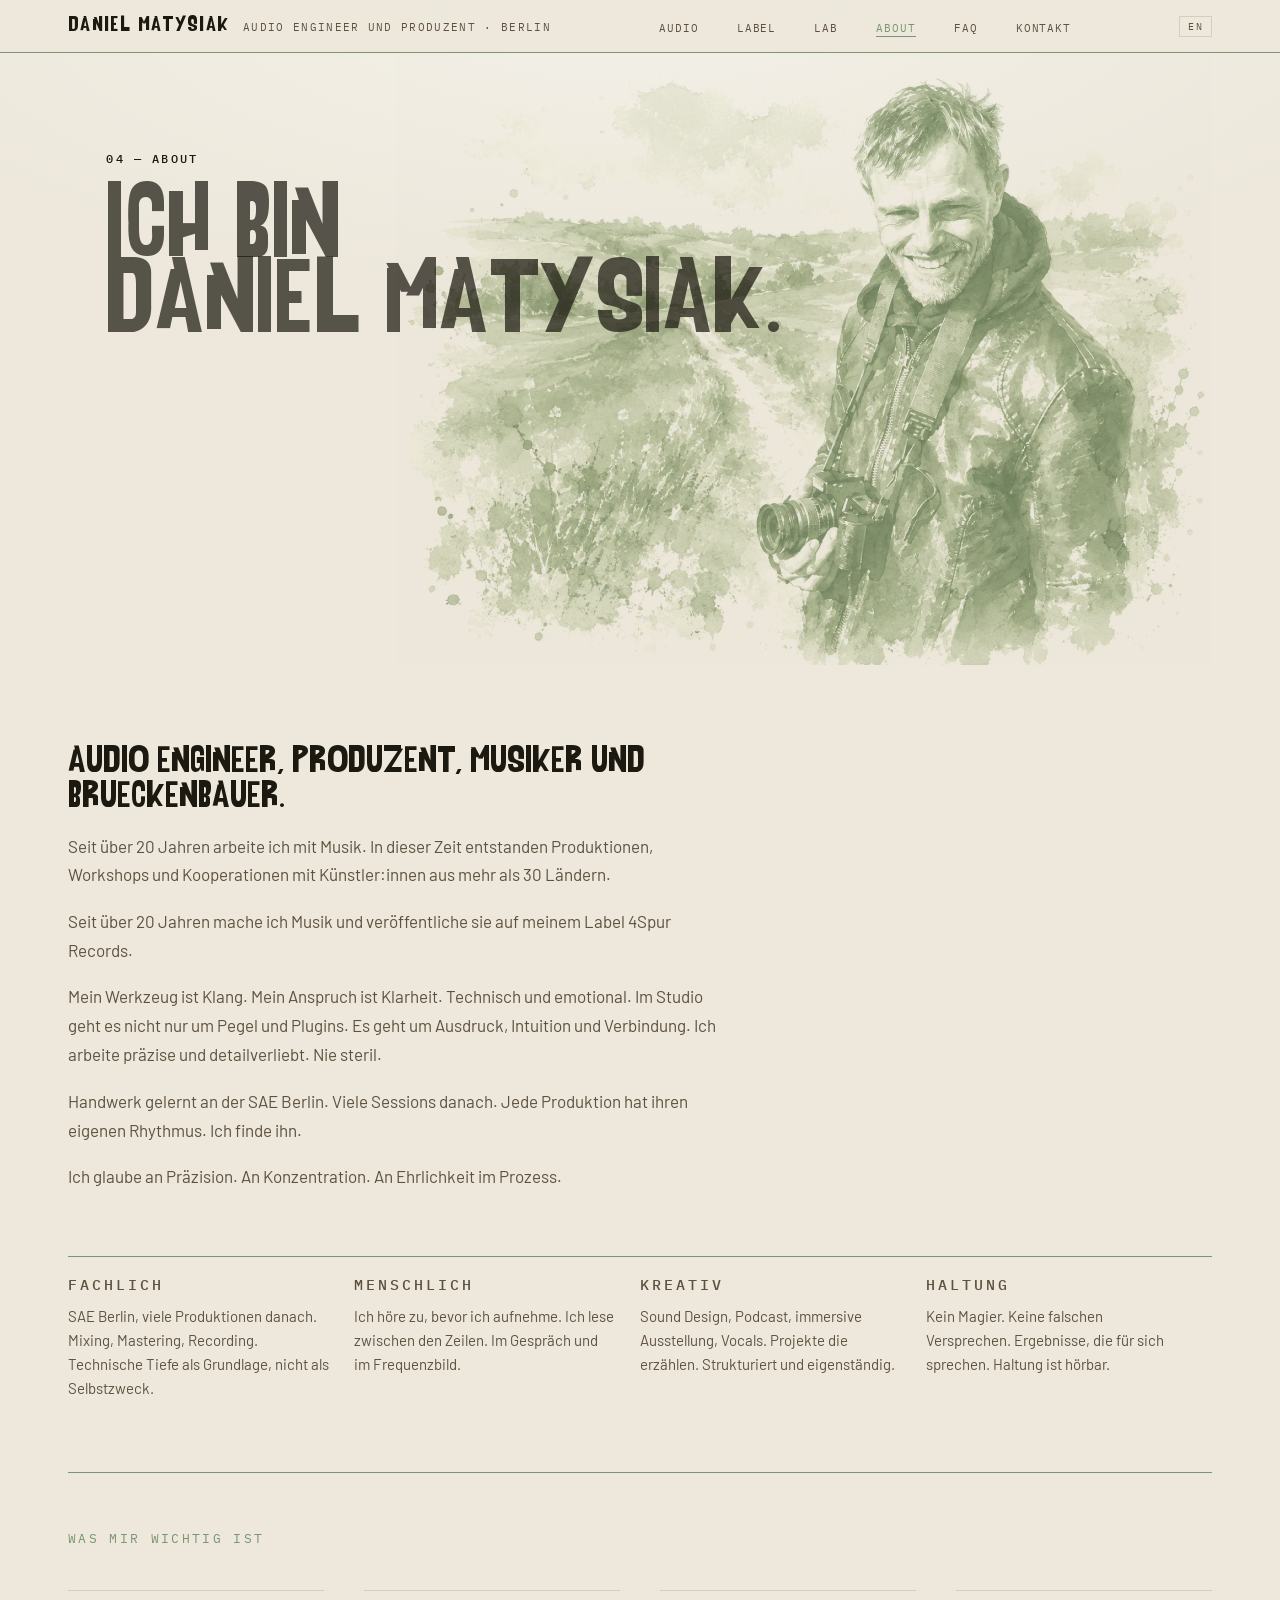
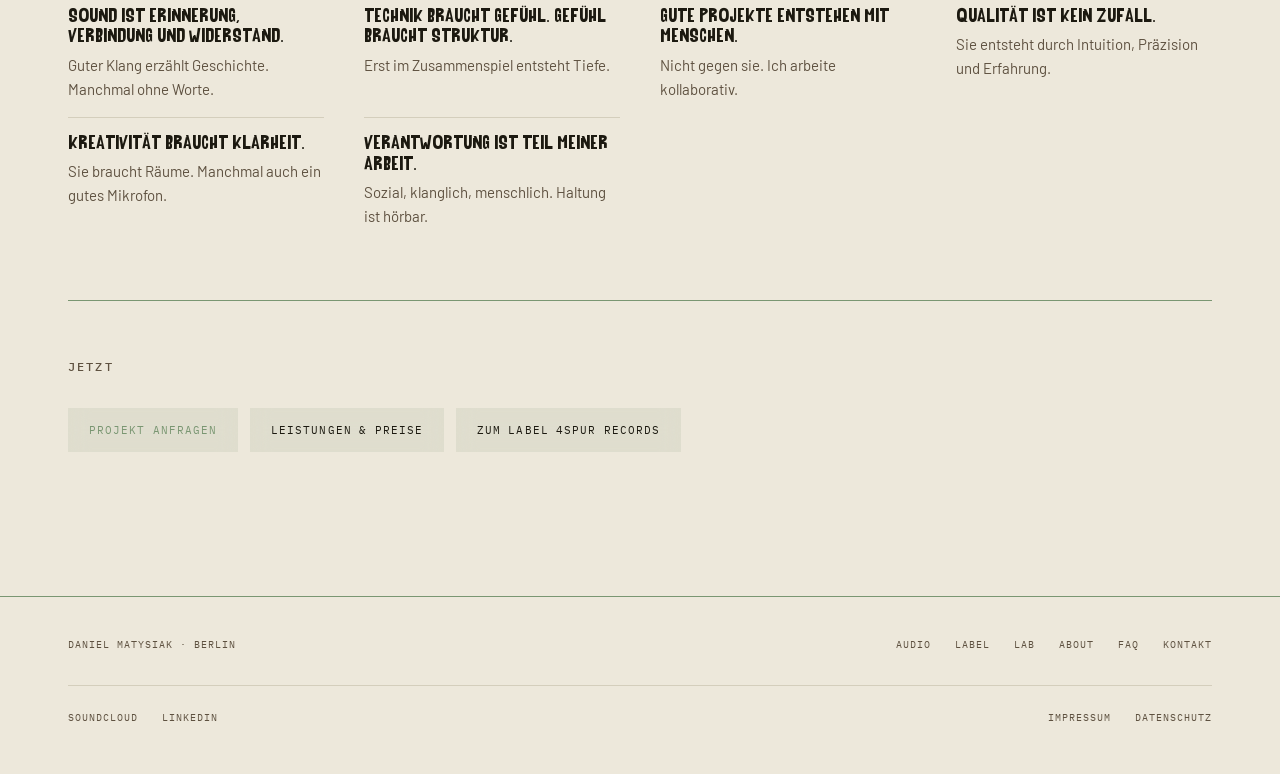
==== commit c6cbf048: "Display-Schrift: Umlaute repariert (Ä Ö Ü) und Ersatzschreibungen durch echte Umlaute ersetzt Co-Aut" ====
--- a/about.html
+++ b/about.html
@@ -102,7 +102,7 @@
           <p data-en="Good sound tells stories. Sometimes without words.">Guter Klang erzählt Geschichte. Manchmal ohne Worte.</p>
         </div>
         <div class="value-item">
-          <h4 data-en="Technique needs feeling. Feeling needs structure.">Technik braucht Gefuehl. Gefuehl braucht Struktur.</h4>
+          <h4 data-en="Technique needs feeling. Feeling needs structure.">Technik braucht Gefühl. Gefühl braucht Struktur.</h4>
           <p data-en="Depth only emerges in the interplay of both.">Erst im Zusammenspiel entsteht Tiefe.</p>
         </div>
         <div class="value-item">
@@ -110,11 +110,11 @@
           <p data-en="Not against them. I work collaboratively.">Nicht gegen sie. Ich arbeite kollaborativ.</p>
         </div>
         <div class="value-item">
-          <h4 data-en="Quality is no accident.">Qualitaet ist kein Zufall.</h4>
+          <h4 data-en="Quality is no accident.">Qualität ist kein Zufall.</h4>
           <p data-en="It comes from intuition, precision, and experience.">Sie entsteht durch Intuition, Präzision und Erfahrung.</p>
         </div>
         <div class="value-item">
-          <h4 data-en="Creativity needs clarity.">Kreativitaet braucht Klarheit.</h4>
+          <h4 data-en="Creativity needs clarity.">Kreativität braucht Klarheit.</h4>
           <p data-en="It needs space. Sometimes also a good microphone.">Sie braucht Räume. Manchmal auch ein gutes Mikrofon.</p>
         </div>
         <div class="value-item">
--- a/styles.css
+++ b/styles.css
@@ -61,8 +61,8 @@
 }
 
 body.page-label {
-  --accent:    #3a9a96;
-  --accent-h:  #4fb0ab;
+  --accent:    #4e25ba;
+  --accent-h:  #603aaf;
 }
 
 body.page-about {
@@ -775,7 +775,7 @@
   .chapter-item:nth-child(1):hover,
   .chapter-item:nth-child(1):hover .chapter-title { color: #4878b0; }
   .chapter-item:nth-child(2):hover,
-  .chapter-item:nth-child(2):hover .chapter-title { color: #3a9a96; }
+  .chapter-item:nth-child(2):hover .chapter-title { color: #4e25ba; }
   .chapter-item:nth-child(3):hover,
   .chapter-item:nth-child(3):hover .chapter-title { color: #cf7338; }
   .chapter-item:nth-child(4):hover,
@@ -2263,7 +2263,7 @@
 
 /* Hero-Überschrift „4SPUR RECORDS.“: am Desktop dunkel und beim Hover petrol, auf dem Handy (kein Hover) dauerhaft petrol */
 .page-label .hero h1 { color: #172223; }
-@media (hover: hover) and (pointer: fine) { .page-label .hero:hover h1 { color: #3f7f82; } }
+@media (hover: hover) and (pointer: fine) { .page-label .hero:hover h1 { color: #4e25ba; } }
 @media (max-width: 780px) { .page-label .hero-deco h1 { color: var(--accent); } }
 
 /* Wischen im Panel: senkrechtes Scrollen bleibt dem Browser, waagerechte Gesten laufen über label.js */
@@ -2302,3 +2302,17 @@
 
 /* Handy: Künstlertext in der Spalte; die Flex-Basis 50ch wäre dort die Höhe und ließ leeren Raum zwischen Text und Foto */
 @media (max-width: 800px) { .artist-intro-text { flex: none; } }
+
+/* Lab-Hero: Textfläche und Formate-Infobox gleich hoch (wie auf der Label-Seite) */
+.page-lab .hero-grid { align-items: stretch; }
+.page-lab .hero-panel { align-self: stretch; }
+
+/* Hero-Bilder auf Start-, Audio- und Lab-Seite komplett zeigen statt anzuschneiden (wie About/Kontakt/Label); Start bleibt wie urspruenglich: Bild fuellt den Hero; ohne Parallax-Überhöhe */
+.page-audio .hero-deco-img.hero-deco-full,
+.page-lab .hero-deco-img.hero-deco-full { object-fit: contain; height: 100% !important; transform: none !important; }
+
+/* Audio-Hero mit Neve-Konsole: ein paar Prozent kleiner, damit die Unterkante (auch beim Parallax) nicht abgeschnitten wird */
+.page-audio .hero-deco-img.hero-deco-full[src*="audio_neve"] { height: 92% !important; }
+
+/* Lab-Hero mit Koffer: ebenfalls etwas kleiner (Unterkante nicht abschneiden) */
+.page-lab .hero-deco-img.hero-deco-full[src*="lab_hero4"] { height: 92% !important; }
